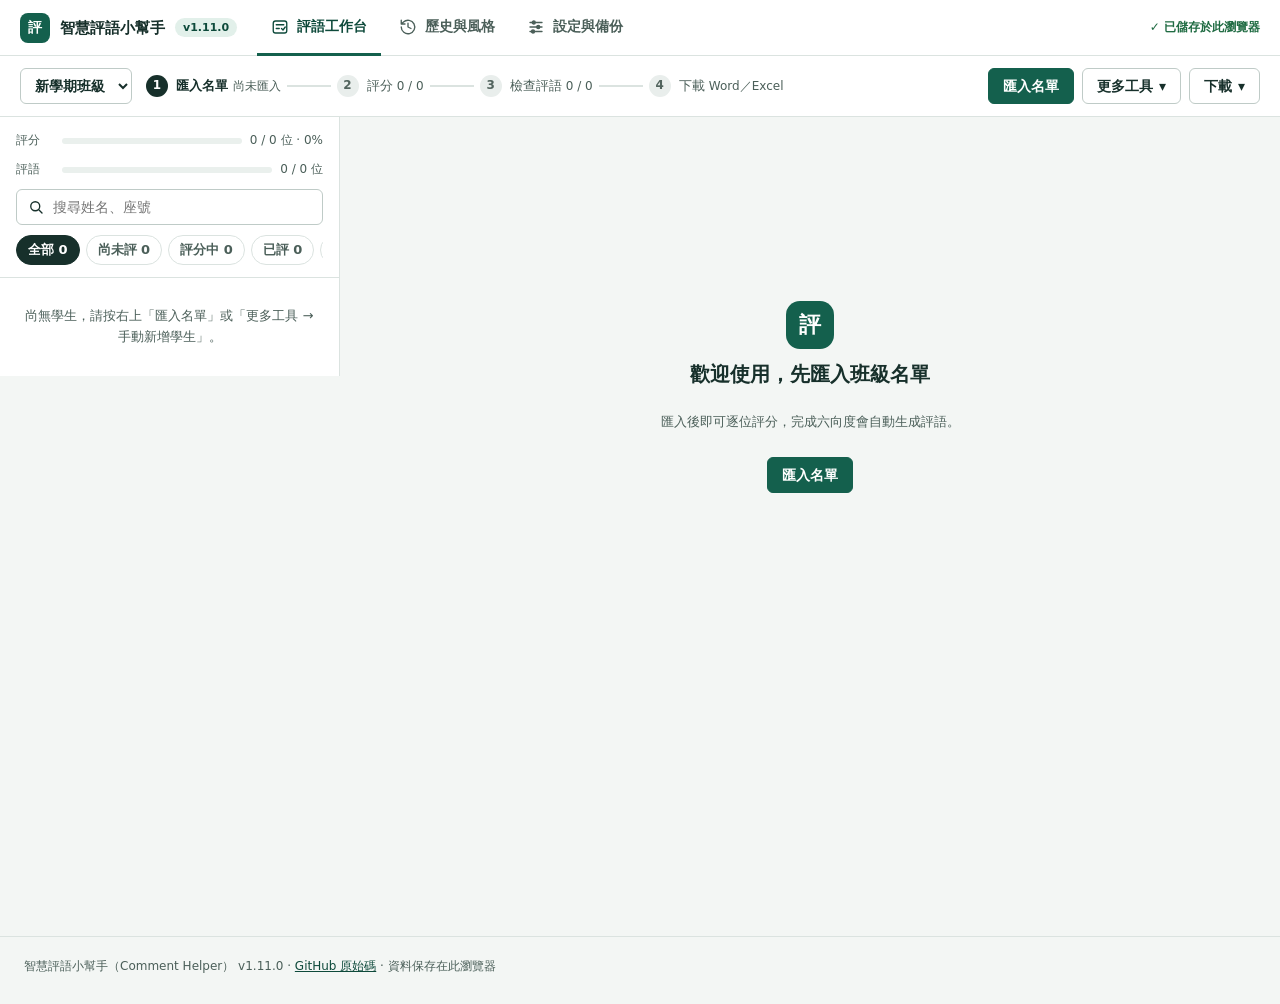
==== index.html @ 434d15a1 "Merge origin/main into redesign; renumber UI redesign to v1.11.0 main already shipped v1.10.0 / NLG " ====
<!doctype html><html lang="zh-Hant"><head><meta charset="utf-8"><meta name="viewport" content="width=device-width,initial-scale=1"><meta http-equiv="Content-Security-Policy" content="connect-src 'self'"><title>智慧評語小幫手（Comment Helper） v1.11.0</title><link rel="stylesheet" href="style.css"><script src="vendor/xlsx.full.min.js" defer></script><script src="vendor/jszip.min.js" defer></script><script type="module" src="app.mjs"></script></head><body><header class="top"><div class="brand"><span class="mark" aria-hidden="true">評</span><span>智慧評語小幫手</span><span class="ver" data-version>v1.11.0</span></div><nav class="tabs" aria-label="主要頁面"><button class="tab" data-tab="work" aria-current="page"><svg class="ic" viewBox="0 0 24 24" fill="none" stroke="currentColor" stroke-width="1.8" stroke-linecap="round" stroke-linejoin="round" aria-hidden="true"><rect x="3" y="4" width="18" height="16" rx="3"/><path d="M7 9h10M7 14h4M14 14l2 2 3-4"/></svg>評語工作台</button><button class="tab" data-tab="history"><svg class="ic" viewBox="0 0 24 24" fill="none" stroke="currentColor" stroke-width="1.8" stroke-linecap="round" stroke-linejoin="round" aria-hidden="true"><path d="M3 12a9 9 0 1 0 3-6.7L3 8m0-5v5h5M12 7v5l4 2"/></svg>歷史與風格</button><button class="tab" data-tab="settings"><svg class="ic" viewBox="0 0 24 24" fill="none" stroke="currentColor" stroke-width="1.8" stroke-linecap="round" aria-hidden="true"><path d="M4 6h16M4 12h16M4 18h16"/><circle cx="9" cy="6" r="2" fill="currentColor"/><circle cx="15" cy="12" r="2" fill="currentColor"/><circle cx="8" cy="18" r="2" fill="currentColor"/></svg>設定與備份</button></nav><div id="saved" role="status" class="saved">本機儲存</div></header><main><section id="work"><div class="ctx"><select id="project" class="sel" aria-label="學期班級"></select><ol class="rail" id="rail" aria-label="工作流程"></ol><div class="acts"><button id="primaryAct" class="btn pri" type="button">匯入名單</button><details class="menu" id="menuTools"><summary class="btn">更多工具 <span aria-hidden="true">▾</span></summary><div class="pop"><h4>班級</h4><button class="pi" id="newProject" type="button"><span><strong>新增學期班級</strong><small>建立另一個班級或學期</small></span></button><button class="pi" id="importBtn" type="button"><span><strong>匯入名單</strong><small>Excel、CSV、Word 報表或貼上文字</small></span></button><button class="pi" id="addStudent" type="button"><span><strong>手動新增學生</strong></span></button><h4>全班作業</h4><button class="pi" id="matrixBtn" type="button"><span><strong>全班快速評分</strong><small>以表格一次評完整班</small></span></button><button class="pi" id="classEditBtn" type="button"><span><strong>全班評語編輯</strong><small>逐位直接修改評語</small></span></button><button class="pi" id="baseline" type="button"><span><strong>全班基準評分</strong><small>只填補尚未評分的向度</small></span></button><button class="pi" id="batch" type="button" title="保留已完成及教師手動編輯的評語"><span><strong>補齊未完成評語</strong><small>為評分完整者生成評語</small></span></button><button class="pi" id="auditBtn" type="button"><span><strong>全班品質檢視</strong><small>下載前檢查字數、重複與提醒</small></span></button><h4>選用 AI 協作</h4><button class="pi handoff-action" id="handoffBtn" type="button"><span><strong>下載 AI 交接檔</strong><small>程式不會替你傳送任何資料</small></span></button><button class="pi handoff-action" id="returnBtn" type="button"><span><strong>匯入 AI 結果</strong></span></button><h4>選項</h4><label class="pi"><input type="checkbox" id="instant" checked><span><strong>自動生成評語</strong><small>完成六向度後立即生成</small></span></label><p class="note2" id="mode"></p></div></details><details class="menu" id="menuDl"><summary class="btn">下載 <span aria-hidden="true">▾</span></summary><div class="pop"><h4>正式評語</h4><button id="word" class="pi download-word" type="button"><span><strong>下載 Word</strong><small>座號、姓名、評語</small></span></button><button id="excel" class="pi download-excel" type="button"><span><strong>下載 Excel</strong><small>座號、姓名、評語</small></span></button><button id="copyAll" class="pi copy-action" type="button"><span><strong>複製正式評語</strong><small>貼到表格或文件</small></span></button><h4>教師留存</h4><button id="fullExcel" class="pi download-excel-full" type="button" title="包含六向度、星等、觀察及草稿的教師內部紀錄"><span><strong>下載完整 Excel</strong><small>含評分、觀察與個資，僅供教師留存</small></span></button></div></details></div></div><div class="split" id="split" data-view="list"><div class="roster"><div class="rhead"><div class="meter"><span>評分</span><div class="progress"><i id="bar"></i></div><span id="progressText" class="num">0 / 0</span></div><div class="meter"><span>評語</span><div class="progress comment-progress"><i id="commentBar"></i></div><span id="commentProgressText" class="num">0 / 0</span></div><label class="search"><svg class="ic" viewBox="0 0 24 24" fill="none" stroke="currentColor" stroke-width="1.8" stroke-linecap="round" aria-hidden="true"><circle cx="11" cy="11" r="6"/><path d="m20 20-4-4"/></svg><input id="search" placeholder="搜尋姓名、座號" aria-label="搜尋姓名、座號"></label><div class="seg" id="seg" role="group" aria-label="篩選學生"></div><select id="filter" hidden aria-hidden="true" tabindex="-1"><option value="all">全部學生</option><option value="new">尚未評</option><option value="doing">評分中</option><option value="done">已評</option><option value="attention">評語需留意</option></select></div><div class="rows" id="list"></div></div><div class="detail" id="panel"></div></div></section><section id="history" class="page" hidden><h2>歷史評語與教師風格</h2><p>匯入含「評語」欄的 Excel／CSV／Word 校務報表，或每行一則評語的文字檔。若有學號，會保留對應關係。</p><input type="file" id="historyFile" accept=".xlsx,.csv,.txt,.docx"><textarea id="historyText" placeholder="每行一則歷史評語"></textarea><button id="addHistory">加入歷史評語</button><div id="styleMetrics" class="style-metrics"></div><pre id="profile"></pre><p id="styleActive" class="muted"></p><div class="toolbar"><button id="styleReview">審核教師風格</button><select id="styleVersionSelect" aria-label="歷史風格版本"></select><button id="styleRestore" disabled>由舊版建立新版本</button></div><div id="styleEditor" hidden><label>教師偏好用詞（以頓號分隔）<textarea id="styleWords"></textarea></label><div class="toolbar"><button id="styleCancel">取消</button><button id="styleApprove" class="primary">確認並儲存新風格版本</button></div></div><label>搜尋歷史評語、姓名或學號<input id="historySearch" placeholder="搜尋歷史資料"></label><p class="muted">沒有學號的歷史資料，請核對後手動補入學號，避免升班或座號改變造成誤連結。</p><div id="historyList"></div></section><section id="settings" class="page" hidden><h2>設定與備份</h2><div class="admin-panel"><h3>學生名單管理</h3><p class="muted">可管理各班名單，不影響其他班級。修改已確認學生的學號會解除評語鎖定以供重新核對；修改姓名或座號則保留原評語。移除學生會移入本機回收區，仍可還原。</p><div class="toolbar"><select id="adminProject" aria-label="管理班級"></select><button id="adminAdd" class="primary">＋ 新增學生</button><input id="adminSearch" placeholder="搜尋姓名、座號、學號" aria-label="搜尋管理名單"></div><div id="adminRoster"></div><details class="trash-panel"><summary id="trashTitle">已移除學生</summary><div id="adminTrash"></div></details></div><p>本機資料不會跨裝置同步，清除瀏覽器資料可能遺失。</p><button id="backup">下載完整 JSON 備份</button><input id="restore" type="file" accept=".json"><div class="admin-panel"><h3>本機深層自然語言引擎</h3><p class="muted">先建立證據、規劃肯定與期許，再組織語句及自動檢查。全程在瀏覽器內處理，不使用大型語言模型。</p><details><summary>查看內建語意主題</summary><p id="semanticBuiltin"></p><label>搜尋內建語意規則<input id="semanticSearch" placeholder="守時、班級服務、溝通"></label><div class="toolbar semantic-filters"><label>評量向度<select id="semanticDimensionFilter" aria-label="語意庫向度"></select></label><span id="semanticResultCount" class="muted" role="status"></span></div><div id="semanticBuiltinList"></div></details><h3>個人語意庫</h3><p class="muted">新增辨識詞與肯定或成長描述；修改保留舊版，停用不刪除。自訂規則會參與本機生成。</p><div class="semantic-form"><label>主題<input id="semanticTopic" placeholder="例如：借閱管理"></label><label>辨識詞（頓號分隔）<input id="semanticKeywords" placeholder="例如：忘記還書、逾期還書"></label><label>用途<select id="semanticKind"><option value="goal">成長期待</option><option value="positive">肯定描述</option></select></label><label>對應描述<input id="semanticPhrase" placeholder="例如：養成按時歸還的習慣"></label><label>對應向度<select id="semanticDim"><option value="">不限</option><option value="0">日常生活表現</option><option value="1">整潔習慣</option><option value="2">禮節</option><option value="3">班級服務</option><option value="4">待人誠信</option><option value="5">自律自重</option></select></label><label>適用等第（留空不限）<input id="semanticGrades" placeholder="1、2"></label><label>優先序 0–9<input id="semanticPriority" type="number" min="0" max="9" value="0"></label><label>排除詞（選填）<input id="semanticExclude" placeholder="已改善、不再"></label><button id="semanticSave" class="primary">儲存語意規則</button></div><div id="semanticList"></div><details class="semantic-lab"><summary>語意試驗區（不修改學生資料）</summary><p class="muted">輸入合成或去識別的觀察與等第，查看實際辨識及生成結果。試驗不儲存、不參與班級歷史去重，也不會改變評語或風格學習。</p><div id="semanticLabScores" class="semantic-form"></div><label>試驗觀察<textarea id="semanticLabNote" placeholder="例如：熱心協助同學，但經常遲到"></textarea></label><label><input type="checkbox" id="semanticLabUnsaved"> 同時試用目前尚未儲存的語意規則</label><div class="toolbar"><button id="semanticLabRun" class="primary">試生成與檢查</button><button id="semanticLabClear">清空試驗</button></div><div id="semanticLabResult" role="status" aria-live="polite"></div></details><p>所有評語生成、風格學習與歷史比對均在瀏覽器內處理，不需要 API 金鑰、不連接任何 AI 端點。若需要慣用 AI 的協助，可從工作台下載交接檔，自行上傳；程式不會替你傳送任何學生資料。</p><button id="settingsHandoff">開啟 AI 交接</button></div></section><footer class="foot">智慧評語小幫手（Comment Helper） <span data-version>v1.11.0</span> · <a href="https://github.com/derliang/comment-helper" target="_blank" rel="noopener noreferrer">GitHub 原始碼</a> · 資料保存在此瀏覽器</footer></main><nav class="tabbar" aria-label="主要頁面（手機）"><button class="tab" data-go="work" aria-current="page">評語工作台</button><button class="tab" data-go="history">歷史與風格</button><button class="tab" data-go="settings">設定與備份</button></nav><dialog id="importDialog"><h2>匯入學生名單</h2><p>支援多工作表 Excel 與校務 Word 報表，可貼上 Excel 表格（座號、姓名、學號、評分向度）或每行一個姓名。</p><input type="file" id="rosterFile" accept=".xlsx,.csv,.txt,.docx"><textarea id="rosterText" placeholder="座號&#9;姓名&#10;01&#9;示範學生"></textarea><div class="toolbar"><button id="previewImport">預覽匯入</button><button id="cancelImport">取消</button><button class="primary" id="applyImport">新增至目前班級</button></div><pre id="importPreview" aria-live="polite"></pre></dialog><dialog id="studentDialog"><h2 id="studentDialogTitle">學生資料</h2><label>座號<input id="studentSeat" inputmode="numeric"></label><label>姓名<input id="studentName" maxlength="60"></label><label>學號（可留空）<input id="studentId" maxlength="32"></label><p id="studentError" role="alert" class="issues"></p><div class="toolbar"><button id="cancelStudent">取消</button><button id="saveStudent" class="primary">儲存</button></div></dialog><dialog id="auditDialog"><div class="section-heading"><div><h2>全班評語品質檢視</h2><p class="muted">本機檢查不代表教育適切性保證；點選學生可返回核對。</p></div><button id="closeAudit">關閉</button></div><div id="auditSummary"></div><div id="auditRows"></div></dialog><dialog id="handoffDialog"><div class="section-heading"><div><h2>AI 交接／提交準備</h2><p>下載評分、現行評語指令及覆評規範，交由你慣用的 AI 自行處理。</p></div><button id="closeHandoff">關閉</button></div><label>交接任務<select id="handoffTask"><option value="generate">從零生成</option><option value="polish" selected>潤飾現有評語</option><option value="review">品質覆評（不改寫）</option><option value="rewrite">針對問題重寫</option></select></label><label>學生範圍<select id="handoffScope"><option value="pending">評分完整且未保護</option><option value="selected">指定學生</option><option value="all">全班評分完整（含已確認）</option></select></label><div id="handoffStudents" class="handoff-students" hidden></div><div class="handoff-options"><label><input type="checkbox" id="handoffNames"> 包含學生姓名與班級名稱（預設不含）</label><label><input type="checkbox" id="handoffHistory"> 包含歷史評語、同生歷史及教師範例（預設不含）</label></div><p class="privacy-note">評分與觀察會寫入檔案。預設省略姓名、學號及班級名稱；已知姓名與長數字會初步遮蔽，但觀察仍可能可辨識學生，請下載後先檢查並依校方規範決定是否上傳。程式不會自動傳送資料。</p><p id="handoffSummary" role="status"></p><details><summary>預覽即將下載的學生資料（不含完整指令）</summary><pre id="handoffPreview"></pre></details><label>交接命令<textarea id="handoffCommand" readonly></textarea></label><div class="toolbar"><button id="copyHandoff">複製交接命令</button><button id="downloadHandoff" class="primary">下載 AI 交接檔（Markdown）</button></div></dialog><dialog id="classDialog"><div class="section-heading"><div><h2 id="classDialogTitle">全班快速評分</h2><p id="classDialogHint"></p></div><button id="closeClassDialog">完成／關閉</button></div><div id="classView"></div></dialog><dialog id="returnDialog"><div class="section-heading"><div><h2>匯入 AI 結果</h2><p>僅處理本機已下載交接批次。預覽不修改資料；選擇採用後才替換單一正式評語。</p></div><button id="closeReturn">關閉</button></div><label>Excel、CSV、TSV<input type="file" id="returnFile" accept=".xlsx,.csv,.tsv,.txt"></label><label>或貼上含欄名的 TSV／CSV<textarea id="returnText" placeholder="資料代碼　座號　姓名　評語"></textarea></label><div class="toolbar"><button id="previewReturn">預覽及檢查</button><button id="applyReturn" class="primary" disabled>採用選取評語</button></div><p id="returnSummary" role="status"></p><div id="returnRows"></div><details id="returnAudit" hidden><summary>AI 覆核紀錄（僅供參考）</summary><pre id="returnAuditText"></pre></details></dialog><div id="toast" role="status"></div></body></html>
---- style.css ----
/* 智慧評語小幫手 — 全站改版樣式（依 docs/design/DESIGN.md）。
   單一外觀（僅淺色）、tokens 定義於 :root；五級評分色固定 5→1。
   斷點：桌機 ≥1000、平板 640–999、手機 <640（頂部單列導覽、名單＋評分面板、手機名單→評分逐層進入）。 */
:root{
  --font:system-ui,"Noto Sans TC","Microsoft JhengHei",sans-serif;
  --bg:#f3f6f4;--surface:#fff;--sunken:#eaf0ed;
  --ink:#17302b;--ink2:#4b5f59;--line:#dbe3e0;--line2:#bfcbc7;
  --accent:#14604d;--accent-d:#0e4a3b;--accent-soft:#e2f0ea;
  --done-fg:#1f6b42;--done-bg:#e0f2e6;--doing-fg:#8a5a0c;--doing-bg:#fdeed0;--new-fg:#52645e;--new-bg:#e9eeec;
  --warn-fg:#7d4f0b;--warn-bg:#fff3dc;--danger:#b32631;--danger-bg:#fff2f2;--danger-line:#e8b4b8;
  --c5:#16a34a;--p5:#dcfce7;--t5:#15803d;--c4:#84cc16;--p4:#ecfccb;--t4:#53782d;--c3:#eab308;--p3:#fef9c3;--t3:#8a6a10;
  --c2:#f97316;--p2:#ffedd5;--t2:#b45309;--c1:#dc2626;--p1:#fee2e2;--t1:#b91c1c;
  --r1:6px;--r2:10px;--r3:14px;--pop:0 10px 30px #12312a2e;
  color-scheme:light;
}
*{box-sizing:border-box}
body{margin:0;background:var(--bg);color:var(--ink);font:14px/1.6 var(--font)}
h1,h2,h3,h4{line-height:1.3}
.muted{color:var(--ink2);font-size:13px}
.num{font-variant-numeric:tabular-nums}
.ic{width:18px;height:18px;flex:none}
section[hidden],[hidden]{display:none!important}

/* 控制項基底 */
button,input,textarea,select{font:inherit;color:inherit}
button,.btn{display:inline-flex;align-items:center;justify-content:center;gap:6px;min-height:36px;padding:0 14px;border:1px solid var(--line2);background:var(--surface);border-radius:var(--r1);font-weight:600;cursor:pointer;transition:background .14s,border-color .14s}
button:hover,.btn:hover{border-color:var(--accent)}
button:disabled,.btn[disabled]{opacity:.45;cursor:not-allowed}
button:disabled:hover{border-color:var(--line2)}
.pri,.primary{background:var(--accent);border-color:var(--accent);color:#fff}
.pri:hover,.primary:hover{background:var(--accent-d);border-color:var(--accent-d)}
.sub{background:var(--accent-soft);border-color:#b9d8cb;color:var(--accent-d)}
.ghost{border-color:transparent;background:transparent}.ghost:hover{background:var(--sunken);border-color:transparent}
.sm{min-height:30px;padding:0 10px;font-size:13px}
.danger-outline{background:var(--danger-bg);border-color:var(--danger-line);color:var(--danger)}
input:not([type=checkbox]):not([type=file]),select,textarea{border:1px solid var(--line2);border-radius:var(--r1);padding:7px 10px;min-height:36px;background:var(--surface);max-width:100%}
textarea{line-height:1.8;resize:vertical}
input[type=checkbox]{accent-color:var(--accent);width:16px;height:16px}
button:focus-visible,input:focus-visible,select:focus-visible,textarea:focus-visible,summary:focus-visible,a:focus-visible{outline:2px solid var(--accent);outline-offset:2px}
.toolbar{display:flex;gap:8px;align-items:center;flex-wrap:wrap;margin:10px 0}

/* 頂部導覽 */
.top{position:sticky;top:0;z-index:5;display:flex;align-items:center;gap:20px;height:56px;padding:0 20px;background:var(--surface);border-bottom:1px solid var(--line)}
.brand{display:flex;align-items:center;gap:10px;font-weight:750;font-size:15px;white-space:nowrap}
.mark{width:30px;height:30px;border-radius:8px;background:var(--accent);color:#fff;display:grid;place-items:center;font-size:14px;font-weight:750}
.ver{font-size:11px;font-weight:650;color:var(--accent-d);background:var(--accent-soft);padding:1px 8px;border-radius:99px}
.tabs{display:flex;gap:4px;height:100%}
.tab{display:flex;align-items:center;gap:8px;padding:0 14px;min-height:0;border:0;border-radius:0;background:none;border-bottom:3px solid transparent;margin-bottom:-1px;font-weight:600;color:var(--ink2)}
.tab:hover{color:var(--ink);border-color:transparent;border-bottom-color:transparent}
.tab[aria-current=page]{color:var(--accent-d);border-bottom-color:var(--accent)}
.saved{margin-left:auto;display:flex;align-items:center;gap:6px;font-size:12px;color:var(--done-fg);font-weight:600;white-space:nowrap}
.tabbar{display:none;position:fixed;left:0;right:0;bottom:0;z-index:6;background:var(--surface);border-top:1px solid var(--line);grid-template-columns:repeat(3,1fr)}
.tabbar .tab{justify-content:center;min-height:56px;font-size:13px;border-bottom:0;border-top:3px solid transparent;margin:-1px 0 0}
.tabbar .tab[aria-current=page]{border-top-color:var(--accent)}
main{max-width:1440px;margin:0 auto}

/* 情境列：班級、四步驟、主要動作、選單 */
.ctx{display:flex;align-items:center;gap:14px;padding:12px 20px;background:var(--surface);border-bottom:1px solid var(--line);flex-wrap:wrap}
.sel{font-weight:650}
.rail{display:flex;align-items:center;gap:6px;flex:1;min-width:0;list-style:none;margin:0;padding:0}
.rs{display:flex;align-items:center;gap:8px;white-space:nowrap;font-size:13px;color:var(--ink2)}
.rs b{display:grid;place-items:center;width:22px;height:22px;border-radius:50%;background:var(--new-bg);color:var(--new-fg);font-size:12px;flex:none}
.rs.done b{background:var(--accent);color:#fff}.rs.cur{color:var(--ink);font-weight:700}.rs.cur b{background:var(--ink);color:#fff}
.rs small{color:var(--ink2);font-weight:500;font-size:12px}
.rline{flex:1;height:2px;background:var(--line);min-width:12px;max-width:44px}
.acts{display:flex;gap:8px;position:relative;align-items:center}
.menu{position:relative}
.menu>summary{list-style:none}.menu>summary::-webkit-details-marker{display:none}
.menu[open]>summary{border-color:var(--accent);background:var(--accent-soft)}
.pop{position:absolute;right:0;top:calc(100% + 6px);z-index:6;width:min(340px,calc(100vw - 32px));max-height:min(78vh,640px);overflow:auto;background:var(--surface);border:1px solid var(--line2);border-radius:var(--r2);box-shadow:var(--pop);padding:6px}
.pop h4{margin:8px 10px 2px;font-size:12px;color:var(--ink2);font-weight:650;letter-spacing:.04em}
.pi{display:flex;gap:10px;align-items:center;width:100%;min-height:0;padding:9px 10px;border:0;background:none;border-radius:var(--r1);text-align:left;font-weight:400;cursor:pointer}
.pi:hover{background:var(--sunken)}.pi span{display:block}.pi small{display:block;color:var(--ink2);font-size:12px}.pi strong{font-weight:650}
.note2{font-size:12px;color:var(--ink2);background:var(--sunken);padding:8px 10px;border-radius:var(--r1);margin:6px 4px 2px}
.note2:empty{display:none}

/* 雙區：名單＋評分面板 */
.split{display:grid;grid-template-columns:340px minmax(0,1fr);min-height:calc(100vh - 56px - 61px)}
.roster{background:var(--surface);border-right:1px solid var(--line);display:flex;flex-direction:column;min-width:0;position:sticky;top:56px;align-self:start;max-height:calc(100vh - 56px)}
.rhead{padding:14px 16px 10px;display:grid;gap:10px;border-bottom:1px solid var(--line)}
.meter{display:grid;grid-template-columns:38px 1fr auto;align-items:center;gap:8px;font-size:12px;color:var(--ink2)}
.progress{height:6px;border-radius:99px;background:var(--sunken);overflow:hidden}.progress i{display:block;height:100%;width:0;background:var(--accent);border-radius:99px;transition:width .2s}
.search{display:flex;align-items:center;gap:8px;border:1px solid var(--line2);border-radius:var(--r1);padding:0 10px;min-height:36px;background:var(--surface)}
.search input:not([type=checkbox]):not([type=file]){border:0;outline:0;flex:1;min-width:0;background:none;min-height:34px;padding:0}
.search:focus-within{outline:2px solid var(--accent);outline-offset:2px}
.seg{display:flex;gap:6px;overflow-x:auto;padding-bottom:2px}
.seg button{flex:none;border:1px solid var(--line);background:var(--surface);border-radius:99px;padding:3px 11px;font-size:13px;font-weight:600;color:var(--ink2);min-height:30px}
.seg button[aria-pressed=true]{background:var(--ink);border-color:var(--ink);color:#fff}
.rows{overflow:auto;flex:1}
.row{display:grid;grid-template-columns:34px minmax(0,1fr) auto;gap:2px 10px;align-items:center;width:100%;min-height:0;padding:11px 16px;border:0;border-radius:0;border-bottom:1px solid var(--line);background:var(--surface);text-align:left;border-left:3px solid transparent;font-weight:400}
.row:hover{background:#f7faf8;border-color:var(--line);border-left-color:transparent}.row[aria-current=true]{background:var(--accent-soft);border-left-color:var(--accent)}
.row .seat{color:var(--ink2);font-size:13px}
.row .nm{font-weight:700;overflow:hidden;text-overflow:ellipsis;white-space:nowrap}
.dots{display:flex;gap:3px;grid-column:2}
.dots i{width:14px;height:6px;border-radius:2px;background:var(--sunken);border:1px solid var(--line2)}
.dots i[data-v="5"]{background:var(--c5);border-color:var(--c5)}.dots i[data-v="4"]{background:var(--c4);border-color:var(--c4)}.dots i[data-v="3"]{background:var(--c3);border-color:var(--c3)}.dots i[data-v="2"]{background:var(--c2);border-color:var(--c2)}.dots i[data-v="1"]{background:var(--c1);border-color:var(--c1)}
.row .rt{display:flex;flex-direction:column;align-items:flex-end;gap:3px;grid-row:1/3;grid-column:3}
.star{font-size:13px;font-weight:700;font-variant-numeric:tabular-nums}.star:before{content:"★ ";color:var(--c3)}
.empty-note{padding:28px 18px;color:var(--ink2);text-align:center;font-size:13px}
.chip{display:inline-flex;align-items:center;gap:4px;padding:2px 9px;border-radius:99px;font-size:12px;font-weight:650;line-height:1.6;white-space:nowrap}
.chip.done{background:var(--done-bg);color:var(--done-fg)}.chip.doing{background:var(--doing-bg);color:var(--doing-fg)}.chip.new{background:var(--new-bg);color:var(--new-fg)}.chip.warn{background:var(--warn-bg);color:var(--warn-fg)}.chip.lock{background:var(--accent-soft);color:var(--accent-d)}
.attention{color:#a85a17;font-size:14px;line-height:1}.attention.critical{color:var(--t1)}

/* 評分面板 */
.detail{min-width:0;padding:20px 24px 0;display:flex;flex-direction:column;gap:14px}
.detail>article{display:flex;flex-direction:column;gap:14px;min-height:calc(100vh - 56px - 61px - 20px)}
.dh{display:flex;align-items:center;gap:12px;flex-wrap:wrap}
.dh h2{margin:0;font-size:22px;line-height:1.2}.dh .seatno{color:var(--ink2);font-weight:600}
.dh .sp{margin-left:auto;display:flex;gap:10px;align-items:center}
.sbtn{display:none}
.stars{display:inline-block;position:relative;font-size:18px;letter-spacing:.7px;color:#d4dad6;white-space:nowrap}.stars span{position:absolute;top:0;left:0;overflow:hidden;white-space:nowrap}
.card{background:var(--surface);border:1px solid var(--line);border-radius:var(--r3);padding:16px 18px;min-width:0}
.card h3{margin:0 0 10px;font-size:14px;display:flex;align-items:center;gap:8px;font-weight:700}
.card h3 small{font-weight:500;color:var(--ink2);font-size:12px;margin-left:auto;text-align:right}
.rate{display:grid;grid-template-columns:104px minmax(0,300px) minmax(0,1fr);gap:10px 14px;align-items:center;padding:6px 0;border-top:1px dashed var(--line)}
.rating .rate:first-child{border-top:0}
.rate label{font-weight:650}
.rate-legend{padding:0 0 2px;border-top:0}.rate-legend .lv span{text-align:center;font-size:12px;color:var(--ink2);font-weight:650}
.lv{display:grid;grid-template-columns:repeat(5,1fr);gap:6px}
.lv button{min-height:40px;padding:0;border-radius:var(--r1);border:1px solid transparent;font-weight:750;font-size:15px;font-variant-numeric:tabular-nums}
.lv button[data-v="5"]{background:var(--p5);color:var(--t5)}.lv button[data-v="4"]{background:var(--p4);color:var(--t4)}.lv button[data-v="3"]{background:var(--p3);color:var(--t3)}.lv button[data-v="2"]{background:var(--p2);color:var(--t2)}.lv button[data-v="1"]{background:var(--p1);color:var(--t1)}
.lv button:hover{border-color:var(--ink2)}
.lv button[aria-pressed=true]{box-shadow:0 0 0 2px var(--surface),0 0 0 4px var(--ink);color:#fff}
.lv button[aria-pressed=true][data-v="5"]{background:var(--c5)}.lv button[aria-pressed=true][data-v="4"]{background:var(--c4);color:var(--ink)}.lv button[aria-pressed=true][data-v="3"]{background:var(--c3);color:var(--ink)}.lv button[aria-pressed=true][data-v="2"]{background:var(--c2)}.lv button[aria-pressed=true][data-v="1"]{background:var(--c1)}
.lv button:disabled{cursor:not-allowed;opacity:.7}
.lvt{font-size:13px;color:var(--ink2);min-height:20px}
.quick{margin:10px 0 0;gap:6px}
.rubric{margin-top:10px;background:var(--sunken);border-radius:var(--r1);padding:8px 12px;font-size:13px}.rubric summary{cursor:pointer;font-weight:650}.rubric details{padding:4px 0}.rubric p{line-height:1.6;margin:4px 0}
.two{display:grid;grid-template-columns:minmax(0,1fr) minmax(0,1.1fr);gap:14px}
.field{display:grid;gap:5px;font-weight:650;font-size:13px;margin:8px 0}
.field input,.field select,.field textarea{font-weight:400;font-size:14px}
textarea.ta,.field textarea{width:100%;min-height:92px}
.prior{background:var(--sunken);border-radius:var(--r1);padding:8px 12px;margin:6px 0;font-size:13px}.prior p{margin:6px 0}
.preview h3{margin:0 0 8px;font-size:14px;display:flex;align-items:center;justify-content:space-between;gap:6px}
.preview{display:block}
.card>.preview h3{font-weight:700}
.count-chip{background:var(--sunken);color:var(--ink2);border-radius:99px;padding:2px 9px;font-size:12px;font-weight:650;font-variant-numeric:tabular-nums}
.preview textarea{width:100%;background:var(--accent-soft);border-color:#c5ddd1;font-size:15px;line-height:1.9;min-height:110px}
.preview textarea:read-only{background:var(--sunken)}
.review-meta{font-size:12px;color:var(--ink2);margin-top:6px}.review-meta:empty,.issues:empty{display:none}
.issues{margin-top:8px;font-size:13px}
.issues:not(:empty){padding:8px 12px;border-radius:var(--r1);background:var(--warn-bg);color:var(--warn-fg);font-weight:600;line-height:1.6}
.comment-actions{margin:8px 0 0;gap:6px}
.comment-actions [data-copy]{margin-left:auto}
.abar{position:sticky;bottom:0;display:flex;align-items:center;gap:10px;padding:12px 0;margin-top:auto;background:var(--bg);border-top:1px solid var(--line)}
.abar .hint{margin-right:auto;font-size:12px;color:var(--ink2)}
.abar .pri{min-width:180px;min-height:40px}

/* 空白狀態 */
.emp{display:grid;place-items:center;padding:56px 20px;min-height:520px}
.emp .eb{max-width:440px;text-align:center;display:grid;gap:12px;justify-items:center}
.emp h2{margin:0;font-size:20px}.emp .mark{width:48px;height:48px;font-size:22px;border-radius:14px}

/* 評分下方的候選與比對 */
.choice-panel{margin-top:10px;padding:10px 12px;border:1px solid var(--line);border-radius:var(--r2);background:var(--surface)}
.choice-title{display:flex;align-items:center;justify-content:space-between;font-size:13px;font-weight:700}.choice-title button{min-height:28px;padding:0 8px;font-size:12px}
.choice-row{display:flex;gap:8px;align-items:center;padding:9px 0;border-top:1px solid var(--line)}
.choice-row p,.match-row p{margin:4px 0;line-height:1.7;font-size:13px;flex:1}.choice-row button{white-space:nowrap;min-height:30px;color:var(--accent-d)}
.match-row{border-bottom:1px solid var(--line);padding:6px 0}.match-row small{font-size:12px;color:var(--ink2)}.choice-panel h4{font-size:12px;margin:10px 0 3px;color:var(--ink2)}

/* 歷史與設定頁 */
.page{padding:22px 24px;max-width:1100px;margin:0 auto;display:block}
.page h2{margin:0 0 6px;font-size:22px}.page h3{margin:22px 0 8px;font-size:16px}
.page>p{color:var(--ink2)}
.page textarea{display:block;width:100%;min-height:90px;margin:10px 0}
.page label{display:block;margin:9px 0;font-weight:600}
.page label input:not([type=checkbox]):not([type=file]),.page label select{font-weight:400}
.page .semantic-form label,.page .semantic-filters label{font-weight:600}
#profile{white-space:pre-wrap;background:var(--accent-soft);border:1px solid #c5ddd1;border-radius:var(--r2);padding:14px;line-height:1.8;font-family:inherit}
.style-metrics{display:grid;grid-template-columns:repeat(4,minmax(0,1fr));gap:10px;margin:14px 0}
.style-metrics>div{padding:12px 14px;background:var(--surface);border:1px solid var(--line);border-radius:var(--r2)}.style-metrics small{display:block;color:var(--ink2);font-size:12px}.style-metrics strong{display:block;font-size:20px;margin-top:4px}
#styleEditor{padding:14px;border:1px solid var(--line2);border-radius:var(--r2);margin:12px 0;background:var(--surface)}
#historySearch{display:block;width:100%;margin:8px 0 12px}
#historyList{display:grid;gap:8px}.historyItem{background:var(--surface);padding:12px 14px;border:1px solid var(--line);border-radius:var(--r2)}.historyItem p{margin:6px 0}
.admin-panel{border:1px solid var(--line);padding:16px 18px;border-radius:var(--r3);background:var(--surface);margin:16px 0 22px}
.admin-panel h3{margin:0 0 8px}.admin-count{font-size:13px;color:var(--ink2);margin:12px 0}
.admin-table-wrap{overflow-x:auto}.admin-table{width:100%;border-collapse:collapse;font-size:14px}
.admin-table th,.admin-table td{text-align:left;padding:9px 10px;border-bottom:1px solid var(--line);white-space:nowrap}
.admin-table th{background:var(--sunken);font-size:12px;color:var(--ink2)}.admin-table td{font-size:13px}.admin-actions{display:flex;gap:6px}
.admin-actions button,.trash-row button{min-height:30px;padding:0 10px;font-size:13px}
.trash-panel{margin-top:16px;padding:10px 12px;background:var(--sunken);border-radius:var(--r1)}
.trash-row{display:flex;align-items:center;justify-content:space-between;padding:8px 0;border-bottom:1px solid var(--line)}
.semantic-form{display:grid;grid-template-columns:1fr 1fr;gap:10px;margin:12px 0}.semantic-form label{display:grid;gap:5px;font-size:13px;margin:0}.semantic-form input,.semantic-form select{width:100%;min-width:0}.semantic-form button{justify-self:start}
.semantic-row{display:flex;align-items:center;gap:8px;padding:10px 0;border-top:1px solid var(--line)}.semantic-row>div{flex:1;min-width:0;overflow-wrap:anywhere}.semantic-row p{margin:4px 0;font-size:13px}.semantic-row small{color:var(--ink2)}
#semanticBuiltin{font-size:13px;line-height:1.8}
.semantic-lab{margin:18px 0;padding:14px;border:1px solid var(--line);border-radius:var(--r2);background:var(--sunken)}.semantic-lab>summary{font-weight:700;color:var(--accent-d);cursor:pointer}.semantic-lab>label{display:block;margin:10px 0;font-size:13px}.semantic-lab textarea{width:100%;min-height:70px}
.builtin-rule{padding:8px 0;border-bottom:1px solid var(--line);font-size:13px}.builtin-rule summary{cursor:pointer;line-height:1.6}.builtin-rule small{color:var(--ink2);margin-left:8px}.builtin-rule dl{display:grid;grid-template-columns:100px minmax(0,1fr);gap:5px;font-size:12px}.builtin-rule dd{margin:0;overflow-wrap:anywhere}.builtin-rule dt{color:var(--ink2)}
.lab-result{display:grid;grid-template-columns:repeat(2,minmax(0,1fr));gap:8px;margin-top:12px}.lab-result>div{background:var(--surface);border:1px solid var(--line);border-radius:var(--r1);padding:10px;font-size:13px;overflow-wrap:anywhere}.lab-result p{margin:6px 0;line-height:1.65}.lab-result .lab-comment{grid-column:1/-1;border-color:#b8d4c9}.lab-comment p{font-size:16px}.lab-comment small{color:var(--ink2)}
.semantic-filters label{display:flex;align-items:center;gap:8px;font-size:13px}.semantic-filters select{min-width:140px}
.foot{margin:36px 0 0;padding:20px 24px 28px;border-top:1px solid var(--line);font-size:12px;color:var(--ink2)}.foot a{color:var(--accent-d)}
pre{white-space:pre-wrap;background:var(--surface);border:1px solid var(--line);padding:14px;border-radius:var(--r2);overflow-wrap:anywhere}

/* 對話框：桌機置中、手機由下方滑出 */
.section-heading{display:flex;align-items:flex-start;justify-content:space-between;gap:12px}.section-heading h2{margin:0;font-size:19px}.section-heading p{margin:4px 0 0;color:var(--ink2);font-size:13px}
dialog{border:0;border-radius:16px;box-shadow:var(--pop);background:var(--surface);color:var(--ink);padding:20px;width:min(560px,calc(100vw - 32px));max-height:90vh;overflow:auto}
dialog::backdrop{background:#16332680}
dialog h2{margin:0 0 6px;font-size:19px}
dialog textarea{width:100%;height:140px;margin:12px 0}
#studentDialog label{display:grid;gap:5px;margin:12px 0;font-weight:600}
#importPreview:empty{display:none}#importPreview{max-height:220px;overflow:auto}
#auditDialog{width:min(730px,calc(100vw - 32px))}#auditSummary{background:var(--accent-soft);border-radius:var(--r1);padding:12px;margin:12px 0;font-size:13px}#auditRows{display:grid;gap:5px}
.audit-row{display:grid;grid-template-columns:minmax(85px,125px) minmax(0,1fr);align-items:start;gap:8px;border-bottom:1px solid var(--line);padding:7px 0}.audit-row button{justify-content:flex-start;text-align:left}.audit-row strong{font-size:13px}.audit-row p{font-size:12px;color:var(--warn-fg);margin:3px 0;line-height:1.5}
#handoffDialog{width:min(690px,calc(100vw - 32px))}#handoffDialog>label{display:grid;gap:6px;margin:12px 0;font-weight:650}#handoffDialog select{width:100%}
.handoff-options{display:grid;gap:7px;margin:10px 0}.handoff-options label{display:flex;gap:8px;align-items:start}
.privacy-note{background:var(--warn-bg);border:1px solid #ecd3a3;padding:10px 12px;border-radius:var(--r1);color:var(--warn-fg);font-size:12px;line-height:1.6}
#handoffSummary{background:var(--accent-soft);border-radius:var(--r1);padding:10px 12px;color:var(--accent-d);font-weight:650}
#handoffPreview{max-height:260px;overflow:auto;font-size:12px}#handoffCommand{height:95px;min-height:75px;margin:0;font-size:13px}#handoffDialog summary{cursor:pointer;font-size:13px}
.handoff-students{display:grid;grid-template-columns:repeat(3,minmax(0,1fr));gap:8px;max-height:180px;overflow:auto;padding:10px;border:1px solid var(--line);border-radius:var(--r1)}.handoff-students label{font-size:13px;overflow-wrap:anywhere;margin:0}
#classDialog{width:min(1030px,calc(100vw - 32px))}#classDialog .section-heading{position:sticky;top:-20px;background:var(--surface);z-index:2;padding:8px 0 13px;border-bottom:1px solid var(--line)}
.matrix-scroll{overflow:auto}.matrix{width:100%;border-collapse:collapse;min-width:560px}.matrix th,.matrix td{padding:6px;border-bottom:1px solid var(--line);text-align:center;font-size:13px}.matrix th:first-child{text-align:left;position:sticky;left:0;background:var(--surface)}.matrix select{width:100%;min-width:48px;text-align:center;font-weight:700}
.class-comment-row{display:grid;grid-template-columns:minmax(95px,135px) minmax(0,1fr);gap:5px 12px;padding:12px 0;border-bottom:1px solid var(--line);align-items:start}.class-comment-row small{display:block;color:var(--ink2);margin-top:5px}.class-comment-row textarea{width:100%;min-height:64px;margin:0;height:auto}.class-comment-row>small{grid-column:2;color:var(--warn-fg);margin:0}.class-comment-row>small:empty{display:none}
#returnDialog{width:min(850px,calc(100vw - 32px))}#returnDialog>label{display:grid;gap:5px;margin:12px 0;font-weight:600}#returnDialog textarea{min-height:80px;height:auto}
#returnSummary{padding:10px 12px;background:var(--sunken);border-radius:var(--r1);font-size:13px;font-weight:650}
.return-row{padding:12px 0;border-bottom:1px solid var(--line)}.return-row label{font-weight:700;font-size:13px}
.return-comparison{display:grid;grid-template-columns:1fr 1fr;gap:8px;margin-top:8px}.return-comparison>div{padding:10px;border-radius:var(--r1);background:var(--sunken)}.return-comparison>div:nth-child(2){background:var(--accent-soft)}.return-comparison p{font-size:14px;line-height:1.6;margin:6px 0}.return-comparison small{color:var(--ink2)}
.return-error{color:var(--warn-fg);font-size:12px;margin:5px 0}.return-error:empty{display:none}#returnAuditText{max-height:200px;overflow:auto}

#toast{position:fixed;bottom:20px;right:20px;z-index:20;background:var(--ink);color:#fff;padding:12px 18px;border-radius:var(--r2);display:none;max-width:90vw;box-shadow:var(--pop)}

/* 平板 640–999 */
@media(max-width:999px){
  .top{padding:0 14px;gap:14px}.tab{padding:0 10px}
  .split{grid-template-columns:260px minmax(0,1fr)}
  .dots{display:none}.row .rt{grid-row:auto}
  .rate{grid-template-columns:90px minmax(0,1fr)}.rate .lvt{grid-column:2}.rate-legend>span:last-child{display:none}
  .two{grid-template-columns:1fr}
  .rs small{display:none}
  .detail{padding:16px 16px 0}
  .style-metrics{grid-template-columns:repeat(2,minmax(0,1fr))}
}
/* 手機 <640 */
@media(max-width:639px){
  body{padding-bottom:56px}
  .top{height:52px}.tabs{display:none}.tabbar{display:grid}.saved{font-size:11px}
  .ctx{padding:10px 14px;gap:10px}.rail{display:none}.acts{width:100%}.acts>.btn,.acts>.menu{flex:1}.acts>.menu>summary{width:100%}
  .pop{position:fixed;left:8px;right:8px;top:auto;bottom:64px;width:auto;max-height:70vh}
  .split{grid-template-columns:1fr;min-height:0}
  .split[data-view=list] .detail,.split[data-view=detail] .roster{display:none}
  .roster{position:static;max-height:none;border-right:0}
  .row{padding:12px 14px;min-height:60px;grid-template-columns:30px minmax(0,1fr) auto}
  .dots{display:flex}.row .rt{grid-row:1/3}
  .detail{padding:14px 14px 0;gap:12px}.detail>article{min-height:0}
  .sbtn{display:inline-flex}.dh h2{font-size:20px}.dh .sp{margin-left:0;width:100%;justify-content:space-between}
  .lv button{min-height:48px}
  .rate{grid-template-columns:1fr;gap:6px;padding:10px 0}.rate .lvt{grid-column:1}.rate-legend{display:none}
  .abar{bottom:56px;padding:10px 0}.abar .hint{display:none}.abar .pri{flex:1;min-height:46px}
  .page{padding:16px 14px}
  button,.btn,.sel{min-height:44px}.sm{min-height:40px}.seg button{min-height:40px}
  .pi{min-height:44px}
  .card{padding:14px}
  .comment-actions [data-copy]{margin-left:0}
  dialog{margin:auto 0 0;width:100%;max-width:100%;border-radius:16px 16px 0 0;max-height:92vh;padding:16px}
  #auditDialog,#handoffDialog,#classDialog,#returnDialog{width:100%}
  #classDialog .section-heading{flex-wrap:wrap;top:-16px}
  .class-comment-row{grid-template-columns:minmax(0,1fr)}.class-comment-row>small{grid-column:1}.class-comment-row>div,.class-comment-row textarea,.class-comment-row small{min-width:0;max-width:100%;overflow-wrap:anywhere}
  .return-comparison{grid-template-columns:1fr}.handoff-students{grid-template-columns:1fr 1fr}
  .semantic-form{grid-template-columns:1fr}.lab-result{grid-template-columns:minmax(0,1fr)}.builtin-rule dl{grid-template-columns:85px minmax(0,1fr)}
  .audit-row{grid-template-columns:1fr}
  .admin-panel{padding:12px}.foot{padding:16px 14px 24px}
  #toast{left:12px;right:12px;bottom:72px;max-width:none}
}
@media(prefers-reduced-motion:reduce){*{transition:none!important;animation:none!important}}
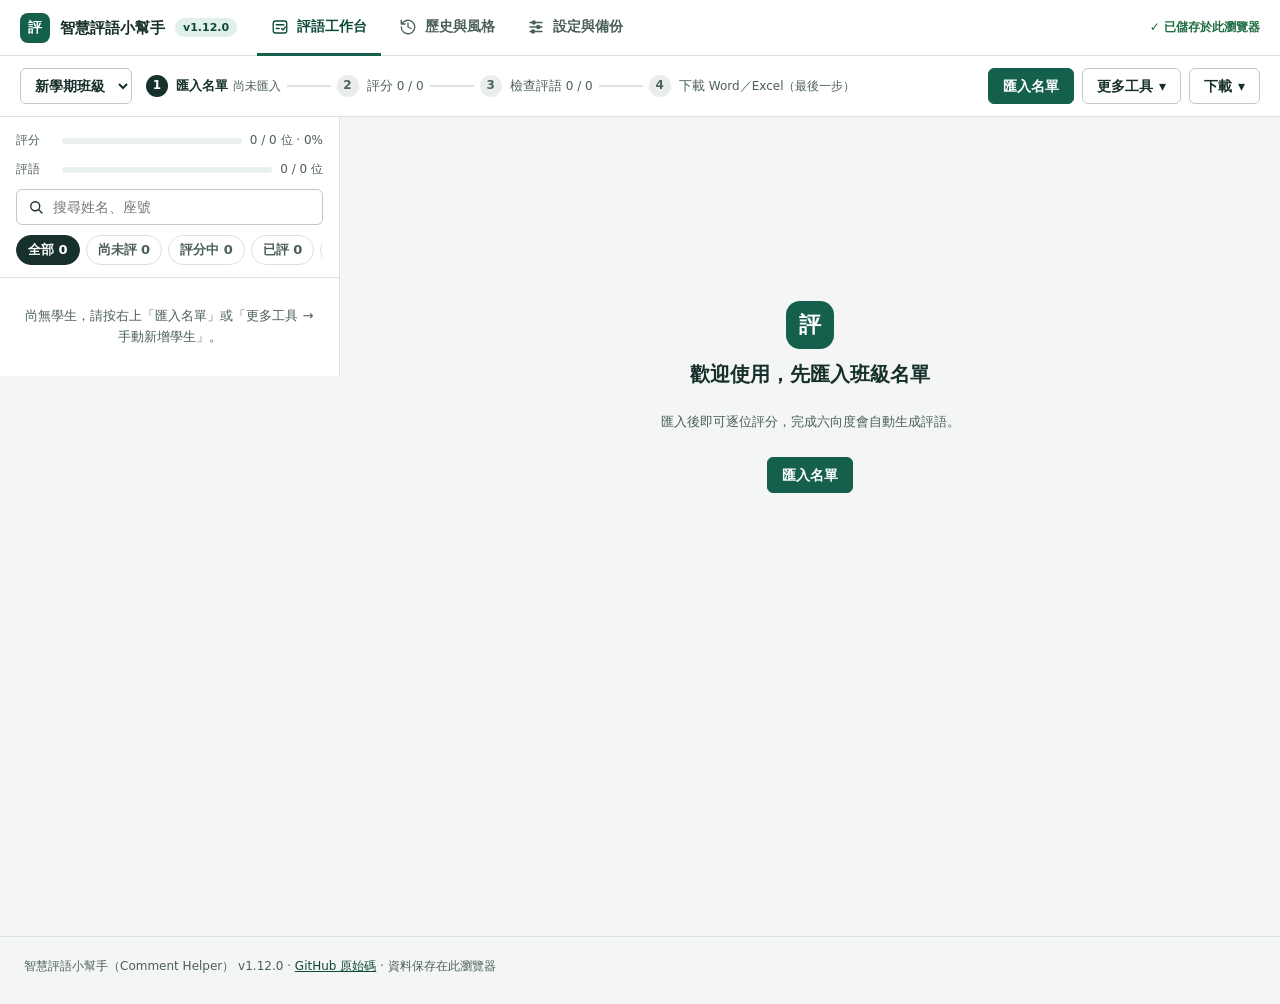
==== commit 88c57e1c: "Synchronize integrated release version without changing UI behavior" ====
--- a/index.html
+++ b/index.html
@@ -1 +1 @@
-<!doctype html><html lang="zh-Hant"><head><meta charset="utf-8"><meta name="viewport" content="width=device-width,initial-scale=1"><meta http-equiv="Content-Security-Policy" content="connect-src 'self'"><title>智慧評語小幫手（Comment Helper） v1.11.0</title><link rel="stylesheet" href="style.css"><script src="vendor/xlsx.full.min.js" defer></script><script src="vendor/jszip.min.js" defer></script><script type="module" src="app.mjs"></script></head><body><header class="top"><div class="brand"><span class="mark" aria-hidden="true">評</span><span>智慧評語小幫手</span><span class="ver" data-version>v1.11.0</span></div><nav class="tabs" aria-label="主要頁面"><button class="tab" data-tab="work" aria-current="page"><svg class="ic" viewBox="0 0 24 24" fill="none" stroke="currentColor" stroke-width="1.8" stroke-linecap="round" stroke-linejoin="round" aria-hidden="true"><rect x="3" y="4" width="18" height="16" rx="3"/><path d="M7 9h10M7 14h4M14 14l2 2 3-4"/></svg>評語工作台</button><button class="tab" data-tab="history"><svg class="ic" viewBox="0 0 24 24" fill="none" stroke="currentColor" stroke-width="1.8" stroke-linecap="round" stroke-linejoin="round" aria-hidden="true"><path d="M3 12a9 9 0 1 0 3-6.7L3 8m0-5v5h5M12 7v5l4 2"/></svg>歷史與風格</button><button class="tab" data-tab="settings"><svg class="ic" viewBox="0 0 24 24" fill="none" stroke="currentColor" stroke-width="1.8" stroke-linecap="round" aria-hidden="true"><path d="M4 6h16M4 12h16M4 18h16"/><circle cx="9" cy="6" r="2" fill="currentColor"/><circle cx="15" cy="12" r="2" fill="currentColor"/><circle cx="8" cy="18" r="2" fill="currentColor"/></svg>設定與備份</button></nav><div id="saved" role="status" class="saved">本機儲存</div></header><main><section id="work"><div class="ctx"><select id="project" class="sel" aria-label="學期班級"></select><ol class="rail" id="rail" aria-label="工作流程"></ol><div class="acts"><button id="primaryAct" class="btn pri" type="button">匯入名單</button><details class="menu" id="menuTools"><summary class="btn">更多工具 <span aria-hidden="true">▾</span></summary><div class="pop"><h4>班級</h4><button class="pi" id="newProject" type="button"><span><strong>新增學期班級</strong><small>建立另一個班級或學期</small></span></button><button class="pi" id="importBtn" type="button"><span><strong>匯入名單</strong><small>Excel、CSV、Word 報表或貼上文字</small></span></button><button class="pi" id="addStudent" type="button"><span><strong>手動新增學生</strong></span></button><h4>全班作業</h4><button class="pi" id="matrixBtn" type="button"><span><strong>全班快速評分</strong><small>以表格一次評完整班</small></span></button><button class="pi" id="classEditBtn" type="button"><span><strong>全班評語編輯</strong><small>逐位直接修改評語</small></span></button><button class="pi" id="baseline" type="button"><span><strong>全班基準評分</strong><small>只填補尚未評分的向度</small></span></button><button class="pi" id="batch" type="button" title="保留已完成及教師手動編輯的評語"><span><strong>補齊未完成評語</strong><small>為評分完整者生成評語</small></span></button><button class="pi" id="auditBtn" type="button"><span><strong>全班品質檢視</strong><small>下載前檢查字數、重複與提醒</small></span></button><h4>選用 AI 協作</h4><button class="pi handoff-action" id="handoffBtn" type="button"><span><strong>下載 AI 交接檔</strong><small>程式不會替你傳送任何資料</small></span></button><button class="pi handoff-action" id="returnBtn" type="button"><span><strong>匯入 AI 結果</strong></span></button><h4>選項</h4><label class="pi"><input type="checkbox" id="instant" checked><span><strong>自動生成評語</strong><small>完成六向度後立即生成</small></span></label><p class="note2" id="mode"></p></div></details><details class="menu" id="menuDl"><summary class="btn">下載 <span aria-hidden="true">▾</span></summary><div class="pop"><h4>正式評語</h4><button id="word" class="pi download-word" type="button"><span><strong>下載 Word</strong><small>座號、姓名、評語</small></span></button><button id="excel" class="pi download-excel" type="button"><span><strong>下載 Excel</strong><small>座號、姓名、評語</small></span></button><button id="copyAll" class="pi copy-action" type="button"><span><strong>複製正式評語</strong><small>貼到表格或文件</small></span></button><h4>教師留存</h4><button id="fullExcel" class="pi download-excel-full" type="button" title="包含六向度、星等、觀察及草稿的教師內部紀錄"><span><strong>下載完整 Excel</strong><small>含評分、觀察與個資，僅供教師留存</small></span></button></div></details></div></div><div class="split" id="split" data-view="list"><div class="roster"><div class="rhead"><div class="meter"><span>評分</span><div class="progress"><i id="bar"></i></div><span id="progressText" class="num">0 / 0</span></div><div class="meter"><span>評語</span><div class="progress comment-progress"><i id="commentBar"></i></div><span id="commentProgressText" class="num">0 / 0</span></div><label class="search"><svg class="ic" viewBox="0 0 24 24" fill="none" stroke="currentColor" stroke-width="1.8" stroke-linecap="round" aria-hidden="true"><circle cx="11" cy="11" r="6"/><path d="m20 20-4-4"/></svg><input id="search" placeholder="搜尋姓名、座號" aria-label="搜尋姓名、座號"></label><div class="seg" id="seg" role="group" aria-label="篩選學生"></div><select id="filter" hidden aria-hidden="true" tabindex="-1"><option value="all">全部學生</option><option value="new">尚未評</option><option value="doing">評分中</option><option value="done">已評</option><option value="attention">評語需留意</option></select></div><div class="rows" id="list"></div></div><div class="detail" id="panel"></div></div></section><section id="history" class="page" hidden><h2>歷史評語與教師風格</h2><p>匯入含「評語」欄的 Excel／CSV／Word 校務報表，或每行一則評語的文字檔。若有學號，會保留對應關係。</p><input type="file" id="historyFile" accept=".xlsx,.csv,.txt,.docx"><textarea id="historyText" placeholder="每行一則歷史評語"></textarea><button id="addHistory">加入歷史評語</button><div id="styleMetrics" class="style-metrics"></div><pre id="profile"></pre><p id="styleActive" class="muted"></p><div class="toolbar"><button id="styleReview">審核教師風格</button><select id="styleVersionSelect" aria-label="歷史風格版本"></select><button id="styleRestore" disabled>由舊版建立新版本</button></div><div id="styleEditor" hidden><label>教師偏好用詞（以頓號分隔）<textarea id="styleWords"></textarea></label><div class="toolbar"><button id="styleCancel">取消</button><button id="styleApprove" class="primary">確認並儲存新風格版本</button></div></div><label>搜尋歷史評語、姓名或學號<input id="historySearch" placeholder="搜尋歷史資料"></label><p class="muted">沒有學號的歷史資料，請核對後手動補入學號，避免升班或座號改變造成誤連結。</p><div id="historyList"></div></section><section id="settings" class="page" hidden><h2>設定與備份</h2><div class="admin-panel"><h3>學生名單管理</h3><p class="muted">可管理各班名單，不影響其他班級。修改已確認學生的學號會解除評語鎖定以供重新核對；修改姓名或座號則保留原評語。移除學生會移入本機回收區，仍可還原。</p><div class="toolbar"><select id="adminProject" aria-label="管理班級"></select><button id="adminAdd" class="primary">＋ 新增學生</button><input id="adminSearch" placeholder="搜尋姓名、座號、學號" aria-label="搜尋管理名單"></div><div id="adminRoster"></div><details class="trash-panel"><summary id="trashTitle">已移除學生</summary><div id="adminTrash"></div></details></div><p>本機資料不會跨裝置同步，清除瀏覽器資料可能遺失。</p><button id="backup">下載完整 JSON 備份</button><input id="restore" type="file" accept=".json"><div class="admin-panel"><h3>本機深層自然語言引擎</h3><p class="muted">先建立證據、規劃肯定與期許，再組織語句及自動檢查。全程在瀏覽器內處理，不使用大型語言模型。</p><details><summary>查看內建語意主題</summary><p id="semanticBuiltin"></p><label>搜尋內建語意規則<input id="semanticSearch" placeholder="守時、班級服務、溝通"></label><div class="toolbar semantic-filters"><label>評量向度<select id="semanticDimensionFilter" aria-label="語意庫向度"></select></label><span id="semanticResultCount" class="muted" role="status"></span></div><div id="semanticBuiltinList"></div></details><h3>個人語意庫</h3><p class="muted">新增辨識詞與肯定或成長描述；修改保留舊版，停用不刪除。自訂規則會參與本機生成。</p><div class="semantic-form"><label>主題<input id="semanticTopic" placeholder="例如：借閱管理"></label><label>辨識詞（頓號分隔）<input id="semanticKeywords" placeholder="例如：忘記還書、逾期還書"></label><label>用途<select id="semanticKind"><option value="goal">成長期待</option><option value="positive">肯定描述</option></select></label><label>對應描述<input id="semanticPhrase" placeholder="例如：養成按時歸還的習慣"></label><label>對應向度<select id="semanticDim"><option value="">不限</option><option value="0">日常生活表現</option><option value="1">整潔習慣</option><option value="2">禮節</option><option value="3">班級服務</option><option value="4">待人誠信</option><option value="5">自律自重</option></select></label><label>適用等第（留空不限）<input id="semanticGrades" placeholder="1、2"></label><label>優先序 0–9<input id="semanticPriority" type="number" min="0" max="9" value="0"></label><label>排除詞（選填）<input id="semanticExclude" placeholder="已改善、不再"></label><button id="semanticSave" class="primary">儲存語意規則</button></div><div id="semanticList"></div><details class="semantic-lab"><summary>語意試驗區（不修改學生資料）</summary><p class="muted">輸入合成或去識別的觀察與等第，查看實際辨識及生成結果。試驗不儲存、不參與班級歷史去重，也不會改變評語或風格學習。</p><div id="semanticLabScores" class="semantic-form"></div><label>試驗觀察<textarea id="semanticLabNote" placeholder="例如：熱心協助同學，但經常遲到"></textarea></label><label><input type="checkbox" id="semanticLabUnsaved"> 同時試用目前尚未儲存的語意規則</label><div class="toolbar"><button id="semanticLabRun" class="primary">試生成與檢查</button><button id="semanticLabClear">清空試驗</button></div><div id="semanticLabResult" role="status" aria-live="polite"></div></details><p>所有評語生成、風格學習與歷史比對均在瀏覽器內處理，不需要 API 金鑰、不連接任何 AI 端點。若需要慣用 AI 的協助，可從工作台下載交接檔，自行上傳；程式不會替你傳送任何學生資料。</p><button id="settingsHandoff">開啟 AI 交接</button></div></section><footer class="foot">智慧評語小幫手（Comment Helper） <span data-version>v1.11.0</span> · <a href="https://github.com/derliang/comment-helper" target="_blank" rel="noopener noreferrer">GitHub 原始碼</a> · 資料保存在此瀏覽器</footer></main><nav class="tabbar" aria-label="主要頁面（手機）"><button class="tab" data-go="work" aria-current="page">評語工作台</button><button class="tab" data-go="history">歷史與風格</button><button class="tab" data-go="settings">設定與備份</button></nav><dialog id="importDialog"><h2>匯入學生名單</h2><p>支援多工作表 Excel 與校務 Word 報表，可貼上 Excel 表格（座號、姓名、學號、評分向度）或每行一個姓名。</p><input type="file" id="rosterFile" accept=".xlsx,.csv,.txt,.docx"><textarea id="rosterText" placeholder="座號&#9;姓名&#10;01&#9;示範學生"></textarea><div class="toolbar"><button id="previewImport">預覽匯入</button><button id="cancelImport">取消</button><button class="primary" id="applyImport">新增至目前班級</button></div><pre id="importPreview" aria-live="polite"></pre></dialog><dialog id="studentDialog"><h2 id="studentDialogTitle">學生資料</h2><label>座號<input id="studentSeat" inputmode="numeric"></label><label>姓名<input id="studentName" maxlength="60"></label><label>學號（可留空）<input id="studentId" maxlength="32"></label><p id="studentError" role="alert" class="issues"></p><div class="toolbar"><button id="cancelStudent">取消</button><button id="saveStudent" class="primary">儲存</button></div></dialog><dialog id="auditDialog"><div class="section-heading"><div><h2>全班評語品質檢視</h2><p class="muted">本機檢查不代表教育適切性保證；點選學生可返回核對。</p></div><button id="closeAudit">關閉</button></div><div id="auditSummary"></div><div id="auditRows"></div></dialog><dialog id="handoffDialog"><div class="section-heading"><div><h2>AI 交接／提交準備</h2><p>下載評分、現行評語指令及覆評規範，交由你慣用的 AI 自行處理。</p></div><button id="closeHandoff">關閉</button></div><label>交接任務<select id="handoffTask"><option value="generate">從零生成</option><option value="polish" selected>潤飾現有評語</option><option value="review">品質覆評（不改寫）</option><option value="rewrite">針對問題重寫</option></select></label><label>學生範圍<select id="handoffScope"><option value="pending">評分完整且未保護</option><option value="selected">指定學生</option><option value="all">全班評分完整（含已確認）</option></select></label><div id="handoffStudents" class="handoff-students" hidden></div><div class="handoff-options"><label><input type="checkbox" id="handoffNames"> 包含學生姓名與班級名稱（預設不含）</label><label><input type="checkbox" id="handoffHistory"> 包含歷史評語、同生歷史及教師範例（預設不含）</label></div><p class="privacy-note">評分與觀察會寫入檔案。預設省略姓名、學號及班級名稱；已知姓名與長數字會初步遮蔽，但觀察仍可能可辨識學生，請下載後先檢查並依校方規範決定是否上傳。程式不會自動傳送資料。</p><p id="handoffSummary" role="status"></p><details><summary>預覽即將下載的學生資料（不含完整指令）</summary><pre id="handoffPreview"></pre></details><label>交接命令<textarea id="handoffCommand" readonly></textarea></label><div class="toolbar"><button id="copyHandoff">複製交接命令</button><button id="downloadHandoff" class="primary">下載 AI 交接檔（Markdown）</button></div></dialog><dialog id="classDialog"><div class="section-heading"><div><h2 id="classDialogTitle">全班快速評分</h2><p id="classDialogHint"></p></div><button id="closeClassDialog">完成／關閉</button></div><div id="classView"></div></dialog><dialog id="returnDialog"><div class="section-heading"><div><h2>匯入 AI 結果</h2><p>僅處理本機已下載交接批次。預覽不修改資料；選擇採用後才替換單一正式評語。</p></div><button id="closeReturn">關閉</button></div><label>Excel、CSV、TSV<input type="file" id="returnFile" accept=".xlsx,.csv,.tsv,.txt"></label><label>或貼上含欄名的 TSV／CSV<textarea id="returnText" placeholder="資料代碼　座號　姓名　評語"></textarea></label><div class="toolbar"><button id="previewReturn">預覽及檢查</button><button id="applyReturn" class="primary" disabled>採用選取評語</button></div><p id="returnSummary" role="status"></p><div id="returnRows"></div><details id="returnAudit" hidden><summary>AI 覆核紀錄（僅供參考）</summary><pre id="returnAuditText"></pre></details></dialog><div id="toast" role="status"></div></body></html>
+<!doctype html><html lang="zh-Hant"><head><meta charset="utf-8"><meta name="viewport" content="width=device-width,initial-scale=1"><meta http-equiv="Content-Security-Policy" content="connect-src 'self'"><title>智慧評語小幫手（Comment Helper） v1.12.0</title><link rel="stylesheet" href="style.css"><script src="vendor/xlsx.full.min.js" defer></script><script src="vendor/jszip.min.js" defer></script><script type="module" src="app.mjs"></script></head><body><header class="top"><div class="brand"><span class="mark" aria-hidden="true">評</span><span>智慧評語小幫手</span><span class="ver" data-version>v1.12.0</span></div><nav class="tabs" aria-label="主要頁面"><button class="tab" data-tab="work" aria-current="page"><svg class="ic" viewBox="0 0 24 24" fill="none" stroke="currentColor" stroke-width="1.8" stroke-linecap="round" stroke-linejoin="round" aria-hidden="true"><rect x="3" y="4" width="18" height="16" rx="3"/><path d="M7 9h10M7 14h4M14 14l2 2 3-4"/></svg>評語工作台</button><button class="tab" data-tab="history"><svg class="ic" viewBox="0 0 24 24" fill="none" stroke="currentColor" stroke-width="1.8" stroke-linecap="round" stroke-linejoin="round" aria-hidden="true"><path d="M3 12a9 9 0 1 0 3-6.7L3 8m0-5v5h5M12 7v5l4 2"/></svg>歷史與風格</button><button class="tab" data-tab="settings"><svg class="ic" viewBox="0 0 24 24" fill="none" stroke="currentColor" stroke-width="1.8" stroke-linecap="round" aria-hidden="true"><path d="M4 6h16M4 12h16M4 18h16"/><circle cx="9" cy="6" r="2" fill="currentColor"/><circle cx="15" cy="12" r="2" fill="currentColor"/><circle cx="8" cy="18" r="2" fill="currentColor"/></svg>設定與備份</button></nav><div id="saved" role="status" class="saved">本機儲存</div></header><main><section id="work"><div class="ctx"><select id="project" class="sel" aria-label="學期班級"></select><ol class="rail" id="rail" aria-label="工作流程"></ol><div class="acts"><button id="primaryAct" class="btn pri" type="button">匯入名單</button><details class="menu" id="menuTools"><summary class="btn">更多工具 <span aria-hidden="true">▾</span></summary><div class="pop"><h4>班級</h4><button class="pi" id="newProject" type="button"><span><strong>新增學期班級</strong><small>建立另一個班級或學期</small></span></button><button class="pi" id="importBtn" type="button"><span><strong>匯入名單</strong><small>Excel、CSV、Word 報表或貼上文字</small></span></button><button class="pi" id="addStudent" type="button"><span><strong>手動新增學生</strong></span></button><h4>全班作業</h4><button class="pi" id="matrixBtn" type="button"><span><strong>全班快速評分</strong><small>以表格一次評完整班</small></span></button><button class="pi" id="classEditBtn" type="button"><span><strong>全班評語編輯</strong><small>逐位直接修改評語</small></span></button><button class="pi" id="baseline" type="button"><span><strong>全班基準評分</strong><small>只填補尚未評分的向度</small></span></button><button class="pi" id="batch" type="button" title="保留已完成及教師手動編輯的評語"><span><strong>補齊未完成評語</strong><small>為評分完整者生成評語</small></span></button><button class="pi" id="auditBtn" type="button"><span><strong>全班品質檢視</strong><small>下載前檢查字數、重複與提醒</small></span></button><h4>選用 AI 協作</h4><button class="pi handoff-action" id="handoffBtn" type="button"><span><strong>下載 AI 交接檔</strong><small>程式不會替你傳送任何資料</small></span></button><button class="pi handoff-action" id="returnBtn" type="button"><span><strong>匯入 AI 結果</strong></span></button><h4>選項</h4><label class="pi"><input type="checkbox" id="instant" checked><span><strong>自動生成評語</strong><small>完成六向度後立即生成</small></span></label><p class="note2" id="mode"></p></div></details><details class="menu" id="menuDl"><summary class="btn">下載 <span aria-hidden="true">▾</span></summary><div class="pop"><h4>正式評語</h4><button id="word" class="pi download-word" type="button"><span><strong>下載 Word</strong><small>座號、姓名、評語</small></span></button><button id="excel" class="pi download-excel" type="button"><span><strong>下載 Excel</strong><small>座號、姓名、評語</small></span></button><button id="copyAll" class="pi copy-action" type="button"><span><strong>複製正式評語</strong><small>貼到表格或文件</small></span></button><h4>教師留存</h4><button id="fullExcel" class="pi download-excel-full" type="button" title="包含六向度、星等、觀察及草稿的教師內部紀錄"><span><strong>下載完整 Excel</strong><small>含評分、觀察與個資，僅供教師留存</small></span></button></div></details></div></div><div class="split" id="split" data-view="list"><div class="roster"><div class="rhead"><div class="meter"><span>評分</span><div class="progress"><i id="bar"></i></div><span id="progressText" class="num">0 / 0</span></div><div class="meter"><span>評語</span><div class="progress comment-progress"><i id="commentBar"></i></div><span id="commentProgressText" class="num">0 / 0</span></div><label class="search"><svg class="ic" viewBox="0 0 24 24" fill="none" stroke="currentColor" stroke-width="1.8" stroke-linecap="round" aria-hidden="true"><circle cx="11" cy="11" r="6"/><path d="m20 20-4-4"/></svg><input id="search" placeholder="搜尋姓名、座號" aria-label="搜尋姓名、座號"></label><div class="seg" id="seg" role="group" aria-label="篩選學生"></div><select id="filter" hidden aria-hidden="true" tabindex="-1"><option value="all">全部學生</option><option value="new">尚未評</option><option value="doing">評分中</option><option value="done">已評</option><option value="attention">評語需留意</option></select></div><div class="rows" id="list"></div></div><div class="detail" id="panel"></div></div></section><section id="history" class="page" hidden><h2>歷史評語與教師風格</h2><p>匯入含「評語」欄的 Excel／CSV／Word 校務報表，或每行一則評語的文字檔。若有學號，會保留對應關係。</p><input type="file" id="historyFile" accept=".xlsx,.csv,.txt,.docx"><textarea id="historyText" placeholder="每行一則歷史評語"></textarea><button id="addHistory">加入歷史評語</button><div id="styleMetrics" class="style-metrics"></div><pre id="profile"></pre><p id="styleActive" class="muted"></p><div class="toolbar"><button id="styleReview">審核教師風格</button><select id="styleVersionSelect" aria-label="歷史風格版本"></select><button id="styleRestore" disabled>由舊版建立新版本</button></div><div id="styleEditor" hidden><label>教師偏好用詞（以頓號分隔）<textarea id="styleWords"></textarea></label><div class="toolbar"><button id="styleCancel">取消</button><button id="styleApprove" class="primary">確認並儲存新風格版本</button></div></div><label>搜尋歷史評語、姓名或學號<input id="historySearch" placeholder="搜尋歷史資料"></label><p class="muted">沒有學號的歷史資料，請核對後手動補入學號，避免升班或座號改變造成誤連結。</p><div id="historyList"></div></section><section id="settings" class="page" hidden><h2>設定與備份</h2><div class="admin-panel"><h3>學生名單管理</h3><p class="muted">可管理各班名單，不影響其他班級。修改已確認學生的學號會解除評語鎖定以供重新核對；修改姓名或座號則保留原評語。移除學生會移入本機回收區，仍可還原。</p><div class="toolbar"><select id="adminProject" aria-label="管理班級"></select><button id="adminAdd" class="primary">＋ 新增學生</button><input id="adminSearch" placeholder="搜尋姓名、座號、學號" aria-label="搜尋管理名單"></div><div id="adminRoster"></div><details class="trash-panel"><summary id="trashTitle">已移除學生</summary><div id="adminTrash"></div></details></div><p>本機資料不會跨裝置同步，清除瀏覽器資料可能遺失。</p><button id="backup">下載完整 JSON 備份</button><input id="restore" type="file" accept=".json" aria-label="還原備份"><div class="admin-panel"><h3>本機深層自然語言引擎</h3><p class="muted">先建立證據、規劃肯定與期許，再組織語句及自動檢查。全程在瀏覽器內處理，不使用大型語言模型。</p><details><summary>查看內建語意主題</summary><p id="semanticBuiltin"></p><label>搜尋內建語意規則<input id="semanticSearch" placeholder="守時、班級服務、溝通"></label><div class="toolbar semantic-filters"><label>評量向度<select id="semanticDimensionFilter" aria-label="語意庫向度"></select></label><span id="semanticResultCount" class="muted" role="status"></span></div><div id="semanticBuiltinList"></div></details><h3>個人語意庫</h3><p class="muted">新增辨識詞與肯定或成長描述；修改保留舊版，停用不刪除。自訂規則會參與本機生成。</p><div class="semantic-form"><label>主題<input id="semanticTopic" placeholder="例如：借閱管理"></label><label>辨識詞（頓號分隔）<input id="semanticKeywords" placeholder="例如：忘記還書、逾期還書"></label><label>用途<select id="semanticKind"><option value="goal">成長期待</option><option value="positive">肯定描述</option></select></label><label>對應描述<input id="semanticPhrase" placeholder="例如：養成按時歸還的習慣"></label><label>對應向度<select id="semanticDim"><option value="">不限</option><option value="0">日常生活表現</option><option value="1">整潔習慣</option><option value="2">禮節</option><option value="3">班級服務</option><option value="4">待人誠信</option><option value="5">自律自重</option></select></label><label>適用等第（留空不限）<input id="semanticGrades" placeholder="1、2"></label><label>優先序 0–9<input id="semanticPriority" type="number" min="0" max="9" value="0"></label><label>排除詞（選填）<input id="semanticExclude" placeholder="已改善、不再"></label><button id="semanticSave" class="primary">儲存語意規則</button></div><div id="semanticList"></div><details class="semantic-lab"><summary>語意試驗區（不修改學生資料）</summary><p class="muted">輸入合成或去識別的觀察與等第，查看實際辨識及生成結果。試驗不儲存、不參與班級歷史去重，也不會改變評語或風格學習。</p><div id="semanticLabScores" class="semantic-form"></div><label>試驗觀察<textarea id="semanticLabNote" placeholder="例如：熱心協助同學，但經常遲到"></textarea></label><label><input type="checkbox" id="semanticLabUnsaved"> 同時試用目前尚未儲存的語意規則</label><div class="toolbar"><button id="semanticLabRun" class="primary">試生成與檢查</button><button id="semanticLabClear">清空試驗</button></div><div id="semanticLabResult" role="status" aria-live="polite"></div></details><p>所有評語生成、風格學習與歷史比對均在瀏覽器內處理，不需要 API 金鑰、不連接任何 AI 端點。若需要慣用 AI 的協助，可從工作台下載交接檔，自行上傳；程式不會替你傳送任何學生資料。</p><button id="settingsHandoff">開啟 AI 交接</button></div></section><footer class="foot">智慧評語小幫手（Comment Helper） <span data-version>v1.12.0</span> · <a href="https://github.com/derliang/comment-helper" target="_blank" rel="noopener noreferrer">GitHub 原始碼</a> · 資料保存在此瀏覽器</footer></main><nav class="tabbar" aria-label="主要頁面（手機）"><button class="tab" data-go="work" aria-current="page">評語工作台</button><button class="tab" data-go="history">歷史與風格</button><button class="tab" data-go="settings">設定與備份</button></nav><dialog id="importDialog"><h2>匯入學生名單</h2><p>支援多工作表 Excel 與校務 Word 報表，可貼上 Excel 表格（座號、姓名、學號、評分向度）或每行一個姓名。</p><input type="file" id="rosterFile" accept=".xlsx,.csv,.txt,.docx"><textarea id="rosterText" placeholder="座號&#9;姓名&#10;01&#9;示範學生"></textarea><div class="toolbar"><button id="previewImport">預覽匯入</button><button id="cancelImport">取消</button><button class="primary" id="applyImport">新增至目前班級</button></div><pre id="importPreview" aria-live="polite"></pre></dialog><dialog id="studentDialog"><h2 id="studentDialogTitle">學生資料</h2><label>座號<input id="studentSeat" inputmode="numeric"></label><label>姓名<input id="studentName" maxlength="60"></label><label>學號（可留空）<input id="studentId" maxlength="32"></label><p id="studentError" role="alert" class="issues"></p><div class="toolbar"><button id="cancelStudent">取消</button><button id="saveStudent" class="primary">儲存</button></div></dialog><dialog id="auditDialog"><div class="section-heading"><div><h2>全班評語品質檢視</h2><p class="muted">本機檢查不代表教育適切性保證；點選學生可返回核對。</p></div><button id="closeAudit">關閉</button></div><div id="auditSummary"></div><div id="auditRows"></div></dialog><dialog id="handoffDialog"><div class="section-heading"><div><h2>AI 交接／提交準備</h2><p>下載評分、現行評語指令及覆評規範，交由你慣用的 AI 自行處理。</p></div><button id="closeHandoff">關閉</button></div><label>交接任務<select id="handoffTask"><option value="generate">從零生成</option><option value="polish" selected>潤飾現有評語</option><option value="review">品質覆評（不改寫）</option><option value="rewrite">針對問題重寫</option></select></label><label>學生範圍<select id="handoffScope"><option value="pending">評分完整且未保護</option><option value="selected">指定學生</option><option value="all">全班評分完整（含已確認）</option></select></label><div id="handoffStudents" class="handoff-students" hidden></div><div class="handoff-options"><label><input type="checkbox" id="handoffNames"> 包含學生姓名與班級名稱（預設不含）</label><label><input type="checkbox" id="handoffHistory"> 包含歷史評語、同生歷史及教師範例（預設不含）</label></div><p class="privacy-note">評分與觀察會寫入檔案。預設省略姓名、學號及班級名稱；已知姓名與長數字會初步遮蔽，但觀察仍可能可辨識學生，請下載後先檢查並依校方規範決定是否上傳。程式不會自動傳送資料。</p><p id="handoffSummary" role="status"></p><details><summary>預覽即將下載的學生資料（不含完整指令）</summary><pre id="handoffPreview"></pre></details><label>交接命令<textarea id="handoffCommand" readonly></textarea></label><div class="toolbar"><button id="copyHandoff">複製交接命令</button><button id="downloadHandoff" class="primary">下載 AI 交接檔（Markdown）</button></div></dialog><dialog id="classDialog"><div class="section-heading"><div><h2 id="classDialogTitle">全班快速評分</h2><p id="classDialogHint"></p></div><button id="closeClassDialog">完成／關閉</button></div><div id="classView"></div></dialog><dialog id="returnDialog"><div class="section-heading"><div><h2>匯入 AI 結果</h2><p>僅處理本機已下載交接批次。預覽不修改資料；選擇採用後才替換單一正式評語。</p></div><button id="closeReturn">關閉</button></div><label>Excel、CSV、TSV<input type="file" id="returnFile" accept=".xlsx,.csv,.tsv,.txt"></label><label>或貼上含欄名的 TSV／CSV<textarea id="returnText" placeholder="資料代碼　座號　姓名　評語"></textarea></label><div class="toolbar"><button id="previewReturn">預覽及檢查</button><button id="applyReturn" class="primary" disabled>採用選取評語</button></div><p id="returnSummary" role="status"></p><div id="returnRows"></div><details id="returnAudit" hidden><summary>AI 覆核紀錄（僅供參考）</summary><pre id="returnAuditText"></pre></details></dialog><div id="toast" role="status"></div></body></html>
--- a/style.css
+++ b/style.css
@@ -260,3 +260,5 @@
   #toast{left:12px;right:12px;bottom:72px;max-width:none}
 }
 @media(prefers-reduced-motion:reduce){*{transition:none!important;animation:none!important}}
+
+@media(max-width:760px){#menuTools>summary{white-space:nowrap} .admin-table-wrap{max-width:100%;min-width:0} .admin-panel{min-width:0}}
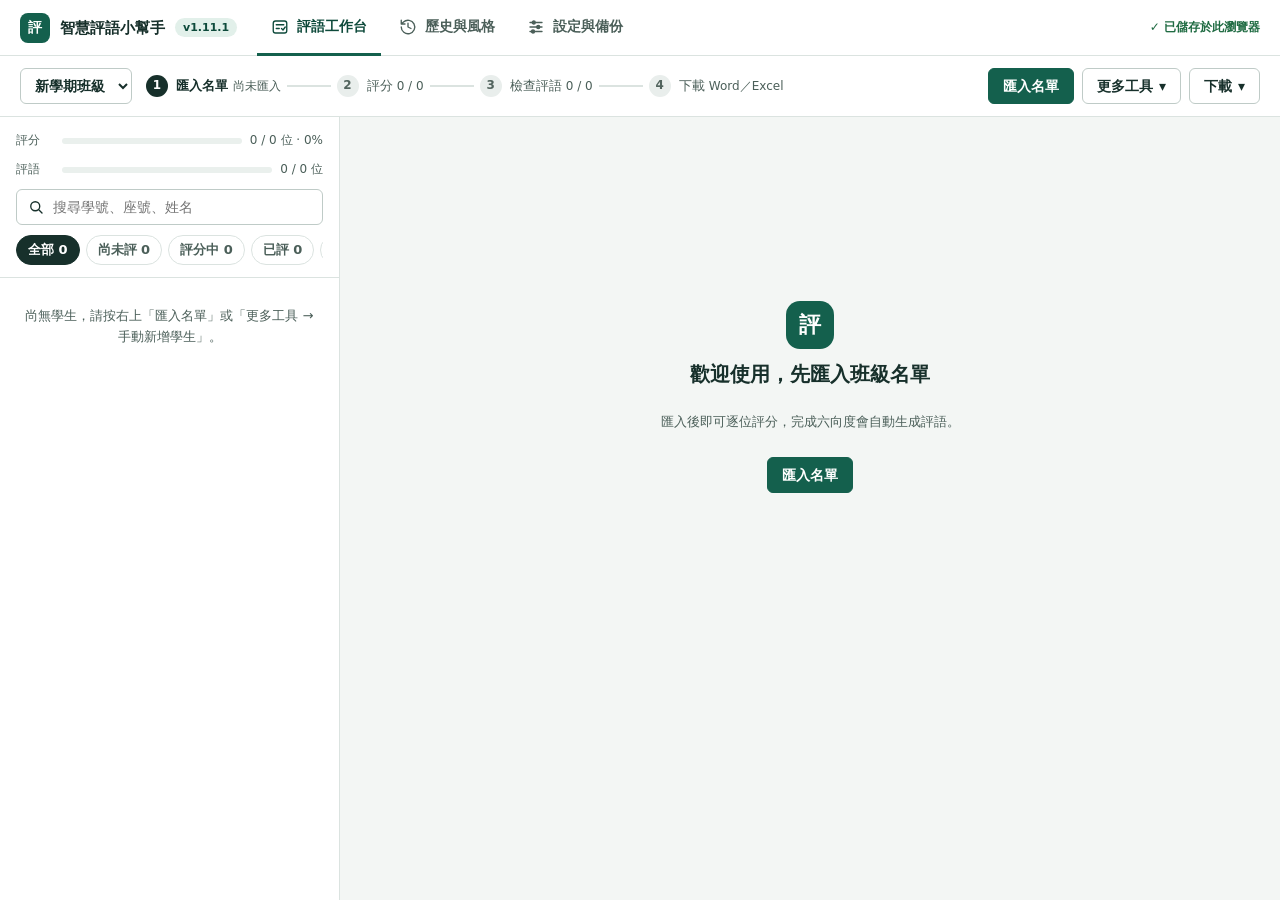
==== commit 59b46136: "feat: v1.11.1 scoring page fits one screen, field order, UI fixes - Desktop scoring page fits the vi" ====
--- a/index.html
+++ b/index.html
@@ -1 +1 @@
-<!doctype html><html lang="zh-Hant"><head><meta charset="utf-8"><meta name="viewport" content="width=device-width,initial-scale=1"><meta http-equiv="Content-Security-Policy" content="connect-src 'self'"><title>智慧評語小幫手（Comment Helper） v1.12.0</title><link rel="stylesheet" href="style.css"><script src="vendor/xlsx.full.min.js" defer></script><script src="vendor/jszip.min.js" defer></script><script type="module" src="app.mjs"></script></head><body><header class="top"><div class="brand"><span class="mark" aria-hidden="true">評</span><span>智慧評語小幫手</span><span class="ver" data-version>v1.12.0</span></div><nav class="tabs" aria-label="主要頁面"><button class="tab" data-tab="work" aria-current="page"><svg class="ic" viewBox="0 0 24 24" fill="none" stroke="currentColor" stroke-width="1.8" stroke-linecap="round" stroke-linejoin="round" aria-hidden="true"><rect x="3" y="4" width="18" height="16" rx="3"/><path d="M7 9h10M7 14h4M14 14l2 2 3-4"/></svg>評語工作台</button><button class="tab" data-tab="history"><svg class="ic" viewBox="0 0 24 24" fill="none" stroke="currentColor" stroke-width="1.8" stroke-linecap="round" stroke-linejoin="round" aria-hidden="true"><path d="M3 12a9 9 0 1 0 3-6.7L3 8m0-5v5h5M12 7v5l4 2"/></svg>歷史與風格</button><button class="tab" data-tab="settings"><svg class="ic" viewBox="0 0 24 24" fill="none" stroke="currentColor" stroke-width="1.8" stroke-linecap="round" aria-hidden="true"><path d="M4 6h16M4 12h16M4 18h16"/><circle cx="9" cy="6" r="2" fill="currentColor"/><circle cx="15" cy="12" r="2" fill="currentColor"/><circle cx="8" cy="18" r="2" fill="currentColor"/></svg>設定與備份</button></nav><div id="saved" role="status" class="saved">本機儲存</div></header><main><section id="work"><div class="ctx"><select id="project" class="sel" aria-label="學期班級"></select><ol class="rail" id="rail" aria-label="工作流程"></ol><div class="acts"><button id="primaryAct" class="btn pri" type="button">匯入名單</button><details class="menu" id="menuTools"><summary class="btn">更多工具 <span aria-hidden="true">▾</span></summary><div class="pop"><h4>班級</h4><button class="pi" id="newProject" type="button"><span><strong>新增學期班級</strong><small>建立另一個班級或學期</small></span></button><button class="pi" id="importBtn" type="button"><span><strong>匯入名單</strong><small>Excel、CSV、Word 報表或貼上文字</small></span></button><button class="pi" id="addStudent" type="button"><span><strong>手動新增學生</strong></span></button><h4>全班作業</h4><button class="pi" id="matrixBtn" type="button"><span><strong>全班快速評分</strong><small>以表格一次評完整班</small></span></button><button class="pi" id="classEditBtn" type="button"><span><strong>全班評語編輯</strong><small>逐位直接修改評語</small></span></button><button class="pi" id="baseline" type="button"><span><strong>全班基準評分</strong><small>只填補尚未評分的向度</small></span></button><button class="pi" id="batch" type="button" title="保留已完成及教師手動編輯的評語"><span><strong>補齊未完成評語</strong><small>為評分完整者生成評語</small></span></button><button class="pi" id="auditBtn" type="button"><span><strong>全班品質檢視</strong><small>下載前檢查字數、重複與提醒</small></span></button><h4>選用 AI 協作</h4><button class="pi handoff-action" id="handoffBtn" type="button"><span><strong>下載 AI 交接檔</strong><small>程式不會替你傳送任何資料</small></span></button><button class="pi handoff-action" id="returnBtn" type="button"><span><strong>匯入 AI 結果</strong></span></button><h4>選項</h4><label class="pi"><input type="checkbox" id="instant" checked><span><strong>自動生成評語</strong><small>完成六向度後立即生成</small></span></label><p class="note2" id="mode"></p></div></details><details class="menu" id="menuDl"><summary class="btn">下載 <span aria-hidden="true">▾</span></summary><div class="pop"><h4>正式評語</h4><button id="word" class="pi download-word" type="button"><span><strong>下載 Word</strong><small>座號、姓名、評語</small></span></button><button id="excel" class="pi download-excel" type="button"><span><strong>下載 Excel</strong><small>座號、姓名、評語</small></span></button><button id="copyAll" class="pi copy-action" type="button"><span><strong>複製正式評語</strong><small>貼到表格或文件</small></span></button><h4>教師留存</h4><button id="fullExcel" class="pi download-excel-full" type="button" title="包含六向度、星等、觀察及草稿的教師內部紀錄"><span><strong>下載完整 Excel</strong><small>含評分、觀察與個資，僅供教師留存</small></span></button></div></details></div></div><div class="split" id="split" data-view="list"><div class="roster"><div class="rhead"><div class="meter"><span>評分</span><div class="progress"><i id="bar"></i></div><span id="progressText" class="num">0 / 0</span></div><div class="meter"><span>評語</span><div class="progress comment-progress"><i id="commentBar"></i></div><span id="commentProgressText" class="num">0 / 0</span></div><label class="search"><svg class="ic" viewBox="0 0 24 24" fill="none" stroke="currentColor" stroke-width="1.8" stroke-linecap="round" aria-hidden="true"><circle cx="11" cy="11" r="6"/><path d="m20 20-4-4"/></svg><input id="search" placeholder="搜尋姓名、座號" aria-label="搜尋姓名、座號"></label><div class="seg" id="seg" role="group" aria-label="篩選學生"></div><select id="filter" hidden aria-hidden="true" tabindex="-1"><option value="all">全部學生</option><option value="new">尚未評</option><option value="doing">評分中</option><option value="done">已評</option><option value="attention">評語需留意</option></select></div><div class="rows" id="list"></div></div><div class="detail" id="panel"></div></div></section><section id="history" class="page" hidden><h2>歷史評語與教師風格</h2><p>匯入含「評語」欄的 Excel／CSV／Word 校務報表，或每行一則評語的文字檔。若有學號，會保留對應關係。</p><input type="file" id="historyFile" accept=".xlsx,.csv,.txt,.docx"><textarea id="historyText" placeholder="每行一則歷史評語"></textarea><button id="addHistory">加入歷史評語</button><div id="styleMetrics" class="style-metrics"></div><pre id="profile"></pre><p id="styleActive" class="muted"></p><div class="toolbar"><button id="styleReview">審核教師風格</button><select id="styleVersionSelect" aria-label="歷史風格版本"></select><button id="styleRestore" disabled>由舊版建立新版本</button></div><div id="styleEditor" hidden><label>教師偏好用詞（以頓號分隔）<textarea id="styleWords"></textarea></label><div class="toolbar"><button id="styleCancel">取消</button><button id="styleApprove" class="primary">確認並儲存新風格版本</button></div></div><label>搜尋歷史評語、姓名或學號<input id="historySearch" placeholder="搜尋歷史資料"></label><p class="muted">沒有學號的歷史資料，請核對後手動補入學號，避免升班或座號改變造成誤連結。</p><div id="historyList"></div></section><section id="settings" class="page" hidden><h2>設定與備份</h2><div class="admin-panel"><h3>學生名單管理</h3><p class="muted">可管理各班名單，不影響其他班級。修改已確認學生的學號會解除評語鎖定以供重新核對；修改姓名或座號則保留原評語。移除學生會移入本機回收區，仍可還原。</p><div class="toolbar"><select id="adminProject" aria-label="管理班級"></select><button id="adminAdd" class="primary">＋ 新增學生</button><input id="adminSearch" placeholder="搜尋姓名、座號、學號" aria-label="搜尋管理名單"></div><div id="adminRoster"></div><details class="trash-panel"><summary id="trashTitle">已移除學生</summary><div id="adminTrash"></div></details></div><p>本機資料不會跨裝置同步，清除瀏覽器資料可能遺失。</p><button id="backup">下載完整 JSON 備份</button><input id="restore" type="file" accept=".json" aria-label="還原備份"><div class="admin-panel"><h3>本機深層自然語言引擎</h3><p class="muted">先建立證據、規劃肯定與期許，再組織語句及自動檢查。全程在瀏覽器內處理，不使用大型語言模型。</p><details><summary>查看內建語意主題</summary><p id="semanticBuiltin"></p><label>搜尋內建語意規則<input id="semanticSearch" placeholder="守時、班級服務、溝通"></label><div class="toolbar semantic-filters"><label>評量向度<select id="semanticDimensionFilter" aria-label="語意庫向度"></select></label><span id="semanticResultCount" class="muted" role="status"></span></div><div id="semanticBuiltinList"></div></details><h3>個人語意庫</h3><p class="muted">新增辨識詞與肯定或成長描述；修改保留舊版，停用不刪除。自訂規則會參與本機生成。</p><div class="semantic-form"><label>主題<input id="semanticTopic" placeholder="例如：借閱管理"></label><label>辨識詞（頓號分隔）<input id="semanticKeywords" placeholder="例如：忘記還書、逾期還書"></label><label>用途<select id="semanticKind"><option value="goal">成長期待</option><option value="positive">肯定描述</option></select></label><label>對應描述<input id="semanticPhrase" placeholder="例如：養成按時歸還的習慣"></label><label>對應向度<select id="semanticDim"><option value="">不限</option><option value="0">日常生活表現</option><option value="1">整潔習慣</option><option value="2">禮節</option><option value="3">班級服務</option><option value="4">待人誠信</option><option value="5">自律自重</option></select></label><label>適用等第（留空不限）<input id="semanticGrades" placeholder="1、2"></label><label>優先序 0–9<input id="semanticPriority" type="number" min="0" max="9" value="0"></label><label>排除詞（選填）<input id="semanticExclude" placeholder="已改善、不再"></label><button id="semanticSave" class="primary">儲存語意規則</button></div><div id="semanticList"></div><details class="semantic-lab"><summary>語意試驗區（不修改學生資料）</summary><p class="muted">輸入合成或去識別的觀察與等第，查看實際辨識及生成結果。試驗不儲存、不參與班級歷史去重，也不會改變評語或風格學習。</p><div id="semanticLabScores" class="semantic-form"></div><label>試驗觀察<textarea id="semanticLabNote" placeholder="例如：熱心協助同學，但經常遲到"></textarea></label><label><input type="checkbox" id="semanticLabUnsaved"> 同時試用目前尚未儲存的語意規則</label><div class="toolbar"><button id="semanticLabRun" class="primary">試生成與檢查</button><button id="semanticLabClear">清空試驗</button></div><div id="semanticLabResult" role="status" aria-live="polite"></div></details><p>所有評語生成、風格學習與歷史比對均在瀏覽器內處理，不需要 API 金鑰、不連接任何 AI 端點。若需要慣用 AI 的協助，可從工作台下載交接檔，自行上傳；程式不會替你傳送任何學生資料。</p><button id="settingsHandoff">開啟 AI 交接</button></div></section><footer class="foot">智慧評語小幫手（Comment Helper） <span data-version>v1.12.0</span> · <a href="https://github.com/derliang/comment-helper" target="_blank" rel="noopener noreferrer">GitHub 原始碼</a> · 資料保存在此瀏覽器</footer></main><nav class="tabbar" aria-label="主要頁面（手機）"><button class="tab" data-go="work" aria-current="page">評語工作台</button><button class="tab" data-go="history">歷史與風格</button><button class="tab" data-go="settings">設定與備份</button></nav><dialog id="importDialog"><h2>匯入學生名單</h2><p>支援多工作表 Excel 與校務 Word 報表，可貼上 Excel 表格（座號、姓名、學號、評分向度）或每行一個姓名。</p><input type="file" id="rosterFile" accept=".xlsx,.csv,.txt,.docx"><textarea id="rosterText" placeholder="座號&#9;姓名&#10;01&#9;示範學生"></textarea><div class="toolbar"><button id="previewImport">預覽匯入</button><button id="cancelImport">取消</button><button class="primary" id="applyImport">新增至目前班級</button></div><pre id="importPreview" aria-live="polite"></pre></dialog><dialog id="studentDialog"><h2 id="studentDialogTitle">學生資料</h2><label>座號<input id="studentSeat" inputmode="numeric"></label><label>姓名<input id="studentName" maxlength="60"></label><label>學號（可留空）<input id="studentId" maxlength="32"></label><p id="studentError" role="alert" class="issues"></p><div class="toolbar"><button id="cancelStudent">取消</button><button id="saveStudent" class="primary">儲存</button></div></dialog><dialog id="auditDialog"><div class="section-heading"><div><h2>全班評語品質檢視</h2><p class="muted">本機檢查不代表教育適切性保證；點選學生可返回核對。</p></div><button id="closeAudit">關閉</button></div><div id="auditSummary"></div><div id="auditRows"></div></dialog><dialog id="handoffDialog"><div class="section-heading"><div><h2>AI 交接／提交準備</h2><p>下載評分、現行評語指令及覆評規範，交由你慣用的 AI 自行處理。</p></div><button id="closeHandoff">關閉</button></div><label>交接任務<select id="handoffTask"><option value="generate">從零生成</option><option value="polish" selected>潤飾現有評語</option><option value="review">品質覆評（不改寫）</option><option value="rewrite">針對問題重寫</option></select></label><label>學生範圍<select id="handoffScope"><option value="pending">評分完整且未保護</option><option value="selected">指定學生</option><option value="all">全班評分完整（含已確認）</option></select></label><div id="handoffStudents" class="handoff-students" hidden></div><div class="handoff-options"><label><input type="checkbox" id="handoffNames"> 包含學生姓名與班級名稱（預設不含）</label><label><input type="checkbox" id="handoffHistory"> 包含歷史評語、同生歷史及教師範例（預設不含）</label></div><p class="privacy-note">評分與觀察會寫入檔案。預設省略姓名、學號及班級名稱；已知姓名與長數字會初步遮蔽，但觀察仍可能可辨識學生，請下載後先檢查並依校方規範決定是否上傳。程式不會自動傳送資料。</p><p id="handoffSummary" role="status"></p><details><summary>預覽即將下載的學生資料（不含完整指令）</summary><pre id="handoffPreview"></pre></details><label>交接命令<textarea id="handoffCommand" readonly></textarea></label><div class="toolbar"><button id="copyHandoff">複製交接命令</button><button id="downloadHandoff" class="primary">下載 AI 交接檔（Markdown）</button></div></dialog><dialog id="classDialog"><div class="section-heading"><div><h2 id="classDialogTitle">全班快速評分</h2><p id="classDialogHint"></p></div><button id="closeClassDialog">完成／關閉</button></div><div id="classView"></div></dialog><dialog id="returnDialog"><div class="section-heading"><div><h2>匯入 AI 結果</h2><p>僅處理本機已下載交接批次。預覽不修改資料；選擇採用後才替換單一正式評語。</p></div><button id="closeReturn">關閉</button></div><label>Excel、CSV、TSV<input type="file" id="returnFile" accept=".xlsx,.csv,.tsv,.txt"></label><label>或貼上含欄名的 TSV／CSV<textarea id="returnText" placeholder="資料代碼　座號　姓名　評語"></textarea></label><div class="toolbar"><button id="previewReturn">預覽及檢查</button><button id="applyReturn" class="primary" disabled>採用選取評語</button></div><p id="returnSummary" role="status"></p><div id="returnRows"></div><details id="returnAudit" hidden><summary>AI 覆核紀錄（僅供參考）</summary><pre id="returnAuditText"></pre></details></dialog><div id="toast" role="status"></div></body></html>
+<!doctype html><html lang="zh-Hant"><head><meta charset="utf-8"><meta name="viewport" content="width=device-width,initial-scale=1"><meta http-equiv="Content-Security-Policy" content="connect-src 'self'"><title>智慧評語小幫手（Comment Helper） v1.11.1</title><link rel="stylesheet" href="style.css"><script src="vendor/xlsx.full.min.js" defer></script><script src="vendor/jszip.min.js" defer></script><script type="module" src="app.mjs"></script></head><body><header class="top"><div class="brand"><span class="mark" aria-hidden="true">評</span><span>智慧評語小幫手</span><span class="ver" data-version>v1.11.1</span></div><nav class="tabs" aria-label="主要頁面"><button class="tab" data-tab="work" aria-current="page"><svg class="ic" viewBox="0 0 24 24" fill="none" stroke="currentColor" stroke-width="1.8" stroke-linecap="round" stroke-linejoin="round" aria-hidden="true"><rect x="3" y="4" width="18" height="16" rx="3"/><path d="M7 9h10M7 14h4M14 14l2 2 3-4"/></svg>評語工作台</button><button class="tab" data-tab="history"><svg class="ic" viewBox="0 0 24 24" fill="none" stroke="currentColor" stroke-width="1.8" stroke-linecap="round" stroke-linejoin="round" aria-hidden="true"><path d="M3 12a9 9 0 1 0 3-6.7L3 8m0-5v5h5M12 7v5l4 2"/></svg>歷史與風格</button><button class="tab" data-tab="settings"><svg class="ic" viewBox="0 0 24 24" fill="none" stroke="currentColor" stroke-width="1.8" stroke-linecap="round" aria-hidden="true"><path d="M4 6h16M4 12h16M4 18h16"/><circle cx="9" cy="6" r="2" fill="currentColor"/><circle cx="15" cy="12" r="2" fill="currentColor"/><circle cx="8" cy="18" r="2" fill="currentColor"/></svg>設定與備份</button></nav><div id="saved" role="status" class="saved">本機儲存</div></header><main><section id="work"><div class="ctx"><select id="project" class="sel" aria-label="學期班級"></select><ol class="rail" id="rail" aria-label="工作流程"></ol><div class="acts"><button id="primaryAct" class="btn pri" type="button">匯入名單</button><details class="menu" id="menuTools"><summary class="btn">更多工具 <span aria-hidden="true">▾</span></summary><div class="pop tools-pop"><div class="tree-group"><h4>班級</h4><ul class="tree"><li><button class="pi" id="newProject" type="button"><svg class="ic" viewBox="0 0 24 24" fill="none" stroke="currentColor" stroke-width="1.8" stroke-linecap="round" stroke-linejoin="round" aria-hidden="true"><path d="M12 5v14M5 12h14"/></svg><span><strong>新增學期班級</strong><small>建立另一個班級或學期</small></span></button></li><li><button class="pi" id="importBtn" type="button"><svg class="ic" viewBox="0 0 24 24" fill="none" stroke="currentColor" stroke-width="1.8" stroke-linecap="round" stroke-linejoin="round" aria-hidden="true"><path d="M12 4v11M7 10l5 5 5-5M5 20h14"/></svg><span><strong>匯入名單</strong><small>Excel、CSV、Word 報表或貼上文字</small></span></button></li><li><button class="pi" id="addStudent" type="button"><svg class="ic" viewBox="0 0 24 24" fill="none" stroke="currentColor" stroke-width="1.8" stroke-linecap="round" stroke-linejoin="round" aria-hidden="true"><path d="M16 19v-2a4 4 0 0 0-4-4H6a4 4 0 0 0-4 4v2M9 11a4 4 0 1 0 0-8 4 4 0 0 0 0 8M19 8v6M22 11h-6"/></svg><span><strong>手動新增學生</strong></span></button></li></ul></div><div class="tree-group"><h4>全班作業</h4><ul class="tree"><li><button class="pi" id="matrixBtn" type="button"><svg class="ic" viewBox="0 0 24 24" fill="none" stroke="currentColor" stroke-width="1.8" stroke-linecap="round" stroke-linejoin="round" aria-hidden="true"><path d="M4 4h16v16H4zM4 9h16M4 14h16M9 4v16"/></svg><span><strong>全班快速評分</strong><small>以表格一次評完整班</small></span></button></li><li><button class="pi" id="classEditBtn" type="button"><svg class="ic" viewBox="0 0 24 24" fill="none" stroke="currentColor" stroke-width="1.8" stroke-linecap="round" stroke-linejoin="round" aria-hidden="true"><path d="M4 20h4L19 9l-4-4L4 16z"/></svg><span><strong>全班評語編輯</strong><small>逐位直接修改評語</small></span></button></li><li><button class="pi" id="baseline" type="button"><svg class="ic" viewBox="0 0 24 24" fill="none" stroke="currentColor" stroke-width="1.8" stroke-linecap="round" stroke-linejoin="round" aria-hidden="true"><path d="M5 12l4 4 10-10"/></svg><span><strong>全班基準評分</strong><small>只填補尚未評分的向度</small></span></button></li><li><button class="pi" id="batch" type="button" title="保留已完成及教師手動編輯的評語"><svg class="ic" viewBox="0 0 24 24" fill="none" stroke="currentColor" stroke-width="1.8" stroke-linecap="round" stroke-linejoin="round" aria-hidden="true"><path d="M12 3l2 5 5 2-5 2-2 5-2-5-5-2 5-2z"/></svg><span><strong>補齊未完成評語</strong><small>為評分完整者生成評語</small></span></button></li><li><button class="pi" id="auditBtn" type="button"><svg class="ic" viewBox="0 0 24 24" fill="none" stroke="currentColor" stroke-width="1.8" stroke-linecap="round" stroke-linejoin="round" aria-hidden="true"><path d="M4 12.5l4.5 4.5L20 7"/></svg><span><strong>全班品質檢視</strong><small>下載前檢查字數、重複與提醒</small></span></button></li></ul></div><div class="tree-group"><h4>選用 AI 協作</h4><ul class="tree"><li><button class="pi handoff-action" id="handoffBtn" type="button"><svg class="ic" viewBox="0 0 24 24" fill="none" stroke="currentColor" stroke-width="1.8" stroke-linecap="round" stroke-linejoin="round" aria-hidden="true"><path d="M4 12h10M10 8l4 4-4 4M14 4h6v16h-6"/></svg><span><strong>下載 AI 交接檔</strong><small>程式不會替你傳送任何資料</small></span></button></li><li><button class="pi" id="returnBtn" type="button"><svg class="ic" viewBox="0 0 24 24" fill="none" stroke="currentColor" stroke-width="1.8" stroke-linecap="round" stroke-linejoin="round" aria-hidden="true"><path d="M20 12H10M14 8l-4 4 4 4M10 4H4v16h6"/></svg><span><strong>匯入 AI 結果</strong></span></button></li></ul></div><div class="tree-group"><h4>選項</h4><ul class="tree"><li><label class="pi"><input type="checkbox" id="instant" checked><span><strong>自動生成評語</strong><small>完成六向度後立即生成</small></span></label></li></ul><p class="note2" id="mode"></p></div></div></details><details class="menu" id="menuDl"><summary class="btn">下載 <span aria-hidden="true">▾</span></summary><div class="pop"><h4>正式評語</h4><button id="word" class="pi download-word" type="button"><span><strong>下載 Word</strong><small>學號、座號、姓名、評語</small></span></button><button id="excel" class="pi download-excel" type="button"><span><strong>下載 Excel</strong><small>學號、座號、姓名、評語</small></span></button><button id="copyAll" class="pi copy-action" type="button"><span><strong>複製正式評語</strong><small>貼到表格或文件</small></span></button><h4>教師留存</h4><button id="fullExcel" class="pi download-excel-full" type="button" title="包含六向度、星等、觀察及草稿的教師內部紀錄"><span><strong>下載完整 Excel</strong><small>含評分、觀察與個資，僅供教師留存</small></span></button></div></details></div></div><div class="split" id="split" data-view="list"><div class="roster"><div class="rhead"><div class="meter"><span>評分</span><div class="progress"><i id="bar"></i></div><span id="progressText" class="num">0 / 0</span></div><div class="meter"><span>評語</span><div class="progress comment-progress"><i id="commentBar"></i></div><span id="commentProgressText" class="num">0 / 0</span></div><label class="search"><svg class="ic" viewBox="0 0 24 24" fill="none" stroke="currentColor" stroke-width="1.8" stroke-linecap="round" aria-hidden="true"><circle cx="11" cy="11" r="6"/><path d="m20 20-4-4"/></svg><input id="search" placeholder="搜尋學號、座號、姓名" aria-label="搜尋學號、座號、姓名"></label><div class="seg" id="seg" role="group" aria-label="篩選學生"></div><select id="filter" hidden aria-hidden="true" tabindex="-1"><option value="all">全部學生</option><option value="new">尚未評</option><option value="doing">評分中</option><option value="done">已評</option><option value="attention">評語需留意</option></select></div><div class="rows" id="list"></div></div><div class="detail" id="panel"></div></div></section><section id="history" class="page" hidden><h2>歷史評語與教師風格</h2><p>匯入含「評語」欄的 Excel／CSV／Word 校務報表，或每行一則評語的文字檔。若有學號，會保留對應關係。</p><input type="file" id="historyFile" accept=".xlsx,.csv,.txt,.docx"><textarea id="historyText" placeholder="每行一則歷史評語"></textarea><button id="addHistory">加入歷史評語</button><div id="styleMetrics" class="style-metrics"></div><pre id="profile"></pre><p id="styleActive" class="muted"></p><div class="toolbar"><button id="styleReview">審核教師風格</button><select id="styleVersionSelect" aria-label="歷史風格版本"></select><button id="styleRestore" disabled>由舊版建立新版本</button></div><div id="styleEditor" hidden><label>教師偏好用詞（以頓號分隔）<textarea id="styleWords"></textarea></label><div class="toolbar"><button id="styleCancel">取消</button><button id="styleApprove" class="primary">確認並儲存新風格版本</button></div></div><label>搜尋歷史評語、姓名或學號<input id="historySearch" placeholder="搜尋歷史資料"></label><p class="muted">沒有學號的歷史資料，請核對後手動補入學號，避免升班或座號改變造成誤連結。</p><div id="historyList"></div></section><section id="settings" class="page" hidden><h2>設定與備份</h2><div class="admin-panel"><h3>學生名單管理</h3><p class="muted">可管理各班名單，不影響其他班級。修改已確認學生的學號會解除評語鎖定以供重新核對；修改姓名或座號則保留原評語。移除學生會移入本機回收區，仍可還原。</p><div class="toolbar"><select id="adminProject" aria-label="管理班級"></select><button id="adminAdd" class="primary">＋ 新增學生</button><input id="adminSearch" placeholder="搜尋學號、座號、姓名" aria-label="搜尋管理名單"></div><div id="adminRoster"></div><details class="trash-panel"><summary id="trashTitle">已移除學生</summary><div id="adminTrash"></div></details></div><p>本機資料不會跨裝置同步，清除瀏覽器資料可能遺失。</p><button id="backup">下載完整 JSON 備份</button><input id="restore" type="file" accept=".json" aria-label="還原備份"><div class="admin-panel"><h3>本機深層自然語言引擎</h3><p class="muted">先建立證據、規劃肯定與期許，再組織語句及自動檢查。全程在瀏覽器內處理，不使用大型語言模型。</p><details><summary>查看內建語意主題</summary><p id="semanticBuiltin"></p><label>搜尋內建語意規則<input id="semanticSearch" placeholder="守時、班級服務、溝通"></label><div class="toolbar semantic-filters"><label>評量向度<select id="semanticDimensionFilter" aria-label="語意庫向度"></select></label><span id="semanticResultCount" class="muted" role="status"></span></div><div id="semanticBuiltinList"></div></details><h3>個人語意庫</h3><p class="muted">新增辨識詞與肯定或成長描述；修改保留舊版，停用不刪除。自訂規則會參與本機生成。</p><div class="semantic-form"><label>主題<input id="semanticTopic" placeholder="例如：借閱管理"></label><label>辨識詞（頓號分隔）<input id="semanticKeywords" placeholder="例如：忘記還書、逾期還書"></label><label>用途<select id="semanticKind"><option value="goal">成長期待</option><option value="positive">肯定描述</option></select></label><label>對應描述<input id="semanticPhrase" placeholder="例如：養成按時歸還的習慣"></label><label>對應向度<select id="semanticDim"><option value="">不限</option><option value="0">日常生活表現</option><option value="1">整潔習慣</option><option value="2">禮節</option><option value="3">班級服務</option><option value="4">待人誠信</option><option value="5">自律自重</option></select></label><label>適用等第（留空不限）<input id="semanticGrades" placeholder="1、2"></label><label>優先序 0–9<input id="semanticPriority" type="number" min="0" max="9" value="0"></label><label>排除詞（選填）<input id="semanticExclude" placeholder="已改善、不再"></label><button id="semanticSave" class="primary">儲存語意規則</button></div><div id="semanticList"></div><details class="semantic-lab"><summary>語意試驗區（不修改學生資料）</summary><p class="muted">輸入合成或去識別的觀察與等第，查看實際辨識及生成結果。試驗不儲存、不參與班級歷史去重，也不會改變評語或風格學習。</p><div id="semanticLabScores" class="semantic-form"></div><label>試驗觀察<textarea id="semanticLabNote" placeholder="例如：熱心協助同學，但經常遲到"></textarea></label><label><input type="checkbox" id="semanticLabUnsaved"> 同時試用目前尚未儲存的語意規則</label><div class="toolbar"><button id="semanticLabRun" class="primary">試生成與檢查</button><button id="semanticLabClear">清空試驗</button></div><div id="semanticLabResult" role="status" aria-live="polite"></div></details><p>所有評語生成、風格學習與歷史比對均在瀏覽器內處理，不需要 API 金鑰、不連接任何 AI 端點。若需要慣用 AI 的協助，可從工作台下載交接檔，自行上傳；程式不會替你傳送任何學生資料。</p><button id="settingsHandoff">開啟 AI 交接</button></div></section><footer class="foot">智慧評語小幫手（Comment Helper） <span data-version>v1.11.1</span> · <a href="https://github.com/derliang/comment-helper" target="_blank" rel="noopener noreferrer">GitHub 原始碼</a> · 資料保存在此瀏覽器</footer></main><nav class="tabbar" aria-label="主要頁面（手機）"><button class="tab" data-go="work" aria-current="page">評語工作台</button><button class="tab" data-go="history">歷史與風格</button><button class="tab" data-go="settings">設定與備份</button></nav><dialog id="importDialog"><h2>匯入學生名單</h2><p>支援多工作表 Excel 與校務 Word 報表，可貼上 Excel 表格（學號、座號、姓名、評分向度）或每行一個姓名。</p><input type="file" id="rosterFile" accept=".xlsx,.csv,.txt,.docx"><textarea id="rosterText" placeholder="學號&#9;座號&#9;姓名&#10;000001&#9;01&#9;示範學生"></textarea><div class="toolbar"><button id="previewImport">預覽匯入</button><button id="cancelImport">取消</button><button class="primary" id="applyImport">新增至目前班級</button></div><pre id="importPreview" aria-live="polite"></pre></dialog><dialog id="studentDialog"><h2 id="studentDialogTitle">學生資料</h2><label>學號（可留空）<input id="studentId" maxlength="32"></label><label>座號<input id="studentSeat" inputmode="numeric"></label><label>姓名<input id="studentName" maxlength="60"></label><p id="studentError" role="alert" class="issues"></p><div class="toolbar"><button id="cancelStudent">取消</button><button id="saveStudent" class="primary">儲存</button></div></dialog><dialog id="auditDialog"><div class="section-heading"><div><h2>全班評語品質檢視</h2><p class="muted">本機檢查不代表教育適切性保證；點選學生可返回核對。</p></div><button id="closeAudit">關閉</button></div><div id="auditSummary"></div><div id="auditRows"></div></dialog><dialog id="handoffDialog"><div class="section-heading"><div><h2>AI 交接／提交準備</h2><p>下載評分、現行評語指令及覆評規範，交由你慣用的 AI 自行處理。</p></div><button id="closeHandoff">關閉</button></div><label>交接任務<select id="handoffTask"><option value="generate">從零生成</option><option value="polish" selected>潤飾現有評語</option><option value="review">品質覆評（不改寫）</option><option value="rewrite">針對問題重寫</option></select></label><label>學生範圍<select id="handoffScope"><option value="pending">評分完整且未保護</option><option value="selected">指定學生</option><option value="all">全班評分完整（含已確認）</option></select></label><div id="handoffStudents" class="handoff-students" hidden></div><div class="handoff-options"><label><input type="checkbox" id="handoffNames"> 包含學生姓名與班級名稱（預設不含）</label><label><input type="checkbox" id="handoffHistory"> 包含歷史評語、同生歷史及教師範例（預設不含）</label></div><p class="privacy-note">評分與觀察會寫入檔案。預設省略姓名、學號及班級名稱；已知姓名與長數字會初步遮蔽，但觀察仍可能可辨識學生，請下載後先檢查並依校方規範決定是否上傳。程式不會自動傳送資料。</p><p id="handoffSummary" role="status"></p><details><summary>預覽即將下載的學生資料（不含完整指令）</summary><pre id="handoffPreview"></pre></details><label>交接命令<textarea id="handoffCommand" readonly></textarea></label><div class="toolbar"><button id="copyHandoff">複製交接命令</button><button id="downloadHandoff" class="primary">下載 AI 交接檔（Markdown）</button></div></dialog><dialog id="classDialog"><div class="section-heading"><div><h2 id="classDialogTitle">全班快速評分</h2><p id="classDialogHint"></p></div><button id="closeClassDialog">完成／關閉</button></div><div id="classView"></div></dialog><dialog id="returnDialog"><div class="section-heading"><div><h2>匯入 AI 結果</h2><p>僅處理本機已下載交接批次。預覽不修改資料；選擇採用後才替換單一正式評語。</p></div><button id="closeReturn">關閉</button></div><label>Excel、CSV、TSV<input type="file" id="returnFile" accept=".xlsx,.csv,.tsv,.txt"></label><label>或貼上含欄名的 TSV／CSV<textarea id="returnText" placeholder="資料代碼　座號　姓名　評語"></textarea></label><div class="toolbar"><button id="previewReturn">預覽及檢查</button><button id="applyReturn" class="primary" disabled>採用選取評語</button></div><p id="returnSummary" role="status"></p><div id="returnRows"></div><details id="returnAudit" hidden><summary>AI 覆核紀錄（僅供參考）</summary><pre id="returnAuditText"></pre></details></dialog><div id="toast" role="status"></div></body></html>
--- a/style.css
+++ b/style.css
@@ -262,3 +262,44 @@
 @media(prefers-reduced-motion:reduce){*{transition:none!important;animation:none!important}}
 
 @media(max-width:760px){#menuTools>summary{white-space:nowrap} .admin-table-wrap{max-width:100%;min-width:0} .admin-panel{min-width:0}}
+
+/* v1.11.1 更多工具：樹狀分組＋代表圖示 */
+.tools-pop{width:min(360px,calc(100vw - 32px))}
+.tree-group{margin:4px 0 6px}
+.tree-group>h4{margin:8px 10px 4px}
+.tree{list-style:none;margin:0 0 0 14px;padding:0 0 0 14px;border-left:2px solid var(--line2)}
+.tree li{position:relative}
+.tree li::before{content:"";position:absolute;left:-14px;top:50%;width:12px;border-top:2px solid var(--line2)}
+.tree .pi{padding:7px 8px}
+.tree .pi .ic{color:var(--accent)}
+
+/* v1.11.1 評分頁單頁不捲動（寬螢幕）：評分與評語並排，整頁高度固定，只在面板內部捲動 */
+@media(min-width:1000px){
+  .split{height:calc(100vh - 117px);min-height:0;overflow:hidden}
+  .roster{max-height:none;height:100%}
+  .detail{min-height:0;height:100%;overflow:hidden}
+  .detail>article{height:100%;min-height:0;display:grid;grid-template-columns:minmax(0,1.3fr) minmax(0,1fr);grid-template-rows:auto minmax(0,1fr) auto;gap:10px 14px;padding-top:12px;overflow:hidden}
+  .detail>article>.dh{grid-column:1/-1}
+  .detail>article>.score-pane{grid-column:1;grid-row:2;min-height:0;overflow:auto;padding:12px 14px}
+  .detail>article>.two{grid-column:2;grid-row:2;display:flex;flex-direction:column;gap:10px;min-height:0}
+  .detail>article>.two>.card{flex:1 1 0;min-height:0;overflow:auto;padding:12px 14px}
+  .detail>article>.abar{grid-column:1/-1;grid-row:3;margin-top:0;position:static}
+  .rate{padding:2px 0;grid-template-columns:84px minmax(0,220px) minmax(0,1fr)}
+  .rate .lvt{white-space:nowrap;overflow:hidden;text-overflow:ellipsis;min-width:0}
+  .lv button{min-height:26px;font-size:14px}
+  .rubric{margin-top:6px;padding:6px 10px}
+  .preview{display:flex;flex-direction:column;height:100%;min-height:0}
+  .preview textarea{flex:1 1 auto;min-height:72px}
+}
+@media(min-width:1000px){
+  main:has(#work:not([hidden])){height:calc(100vh - 56px);overflow:hidden}
+  main:has(#work:not([hidden])) .foot{display:none}
+  .detail>article>.score-pane .rate:first-child{border-top:0}
+}
+/* v1.11.1 快速設定：加大點擊範圍，避免點不到 */
+.toolbar.quick{gap:8px;margin-top:8px}
+.toolbar.quick .btn{min-height:34px;min-width:52px;padding:0 12px;touch-action:manipulation}
+@media(min-width:1000px){
+  .toolbar.quick{gap:6px;margin-top:6px}
+  .toolbar.quick .btn{min-height:28px;min-width:0;padding:0 9px}
+}
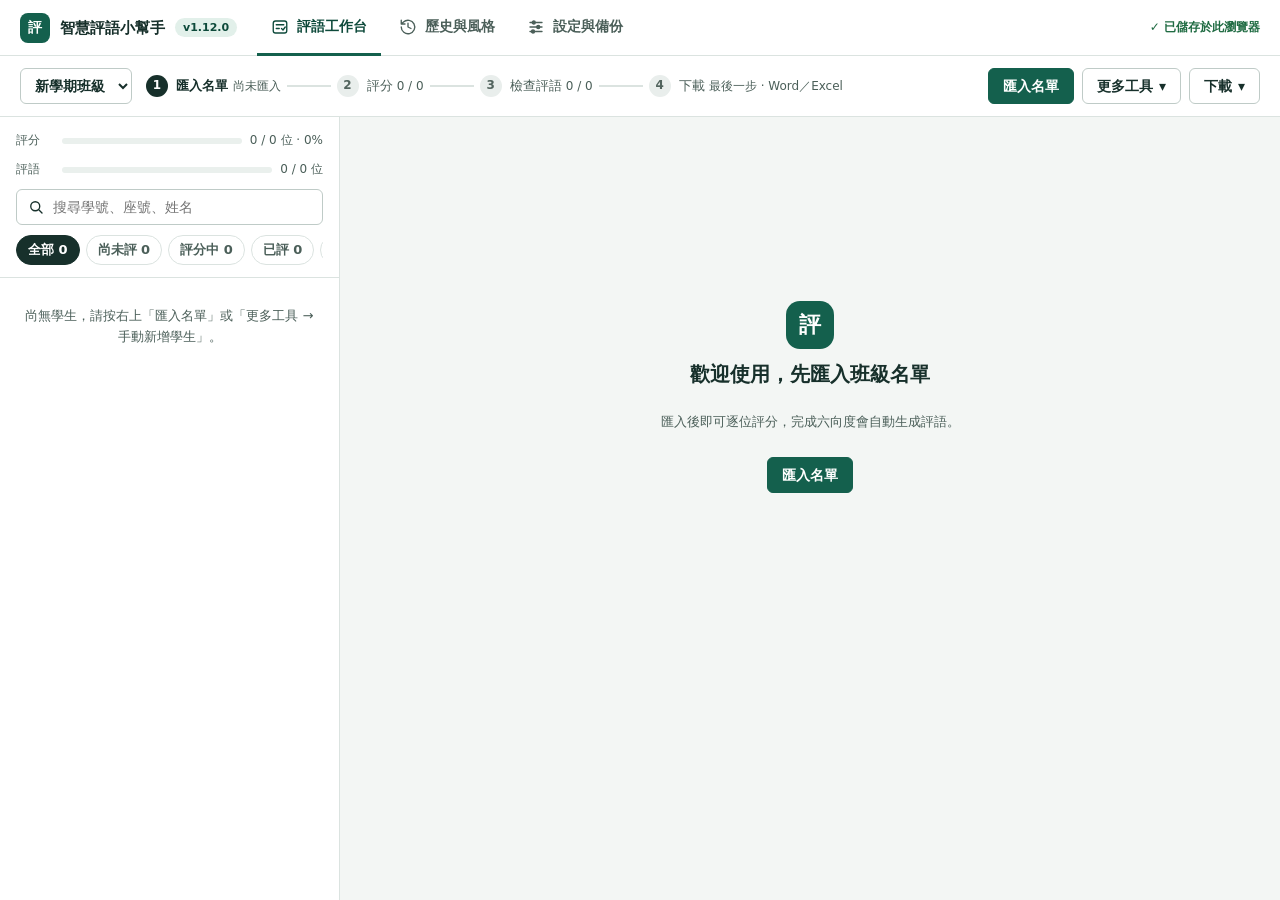
==== commit 73dce2e1: "fix: 流程列「檢查評語／下載」可用 Enter／Space 操作；補上表單控制項的可存取名稱 (#39 #40) - app：流程列補 keydown（Enter／Space 轉為 click）；" ====
--- a/index.html
+++ b/index.html
@@ -1 +1 @@
-<!doctype html><html lang="zh-Hant"><head><meta charset="utf-8"><meta name="viewport" content="width=device-width,initial-scale=1"><meta http-equiv="Content-Security-Policy" content="connect-src 'self'"><title>智慧評語小幫手（Comment Helper） v1.11.1</title><link rel="stylesheet" href="style.css"><script src="vendor/xlsx.full.min.js" defer></script><script src="vendor/jszip.min.js" defer></script><script type="module" src="app.mjs"></script></head><body><header class="top"><div class="brand"><span class="mark" aria-hidden="true">評</span><span>智慧評語小幫手</span><span class="ver" data-version>v1.11.1</span></div><nav class="tabs" aria-label="主要頁面"><button class="tab" data-tab="work" aria-current="page"><svg class="ic" viewBox="0 0 24 24" fill="none" stroke="currentColor" stroke-width="1.8" stroke-linecap="round" stroke-linejoin="round" aria-hidden="true"><rect x="3" y="4" width="18" height="16" rx="3"/><path d="M7 9h10M7 14h4M14 14l2 2 3-4"/></svg>評語工作台</button><button class="tab" data-tab="history"><svg class="ic" viewBox="0 0 24 24" fill="none" stroke="currentColor" stroke-width="1.8" stroke-linecap="round" stroke-linejoin="round" aria-hidden="true"><path d="M3 12a9 9 0 1 0 3-6.7L3 8m0-5v5h5M12 7v5l4 2"/></svg>歷史與風格</button><button class="tab" data-tab="settings"><svg class="ic" viewBox="0 0 24 24" fill="none" stroke="currentColor" stroke-width="1.8" stroke-linecap="round" aria-hidden="true"><path d="M4 6h16M4 12h16M4 18h16"/><circle cx="9" cy="6" r="2" fill="currentColor"/><circle cx="15" cy="12" r="2" fill="currentColor"/><circle cx="8" cy="18" r="2" fill="currentColor"/></svg>設定與備份</button></nav><div id="saved" role="status" class="saved">本機儲存</div></header><main><section id="work"><div class="ctx"><select id="project" class="sel" aria-label="學期班級"></select><ol class="rail" id="rail" aria-label="工作流程"></ol><div class="acts"><button id="primaryAct" class="btn pri" type="button">匯入名單</button><details class="menu" id="menuTools"><summary class="btn">更多工具 <span aria-hidden="true">▾</span></summary><div class="pop tools-pop"><div class="tree-group"><h4>班級</h4><ul class="tree"><li><button class="pi" id="newProject" type="button"><svg class="ic" viewBox="0 0 24 24" fill="none" stroke="currentColor" stroke-width="1.8" stroke-linecap="round" stroke-linejoin="round" aria-hidden="true"><path d="M12 5v14M5 12h14"/></svg><span><strong>新增學期班級</strong><small>建立另一個班級或學期</small></span></button></li><li><button class="pi" id="importBtn" type="button"><svg class="ic" viewBox="0 0 24 24" fill="none" stroke="currentColor" stroke-width="1.8" stroke-linecap="round" stroke-linejoin="round" aria-hidden="true"><path d="M12 4v11M7 10l5 5 5-5M5 20h14"/></svg><span><strong>匯入名單</strong><small>Excel、CSV、Word 報表或貼上文字</small></span></button></li><li><button class="pi" id="addStudent" type="button"><svg class="ic" viewBox="0 0 24 24" fill="none" stroke="currentColor" stroke-width="1.8" stroke-linecap="round" stroke-linejoin="round" aria-hidden="true"><path d="M16 19v-2a4 4 0 0 0-4-4H6a4 4 0 0 0-4 4v2M9 11a4 4 0 1 0 0-8 4 4 0 0 0 0 8M19 8v6M22 11h-6"/></svg><span><strong>手動新增學生</strong></span></button></li></ul></div><div class="tree-group"><h4>全班作業</h4><ul class="tree"><li><button class="pi" id="matrixBtn" type="button"><svg class="ic" viewBox="0 0 24 24" fill="none" stroke="currentColor" stroke-width="1.8" stroke-linecap="round" stroke-linejoin="round" aria-hidden="true"><path d="M4 4h16v16H4zM4 9h16M4 14h16M9 4v16"/></svg><span><strong>全班快速評分</strong><small>以表格一次評完整班</small></span></button></li><li><button class="pi" id="classEditBtn" type="button"><svg class="ic" viewBox="0 0 24 24" fill="none" stroke="currentColor" stroke-width="1.8" stroke-linecap="round" stroke-linejoin="round" aria-hidden="true"><path d="M4 20h4L19 9l-4-4L4 16z"/></svg><span><strong>全班評語編輯</strong><small>逐位直接修改評語</small></span></button></li><li><button class="pi" id="baseline" type="button"><svg class="ic" viewBox="0 0 24 24" fill="none" stroke="currentColor" stroke-width="1.8" stroke-linecap="round" stroke-linejoin="round" aria-hidden="true"><path d="M5 12l4 4 10-10"/></svg><span><strong>全班基準評分</strong><small>只填補尚未評分的向度</small></span></button></li><li><button class="pi" id="batch" type="button" title="保留已完成及教師手動編輯的評語"><svg class="ic" viewBox="0 0 24 24" fill="none" stroke="currentColor" stroke-width="1.8" stroke-linecap="round" stroke-linejoin="round" aria-hidden="true"><path d="M12 3l2 5 5 2-5 2-2 5-2-5-5-2 5-2z"/></svg><span><strong>補齊未完成評語</strong><small>為評分完整者生成評語</small></span></button></li><li><button class="pi" id="auditBtn" type="button"><svg class="ic" viewBox="0 0 24 24" fill="none" stroke="currentColor" stroke-width="1.8" stroke-linecap="round" stroke-linejoin="round" aria-hidden="true"><path d="M4 12.5l4.5 4.5L20 7"/></svg><span><strong>全班品質檢視</strong><small>下載前檢查字數、重複與提醒</small></span></button></li></ul></div><div class="tree-group"><h4>選用 AI 協作</h4><ul class="tree"><li><button class="pi handoff-action" id="handoffBtn" type="button"><svg class="ic" viewBox="0 0 24 24" fill="none" stroke="currentColor" stroke-width="1.8" stroke-linecap="round" stroke-linejoin="round" aria-hidden="true"><path d="M4 12h10M10 8l4 4-4 4M14 4h6v16h-6"/></svg><span><strong>下載 AI 交接檔</strong><small>程式不會替你傳送任何資料</small></span></button></li><li><button class="pi" id="returnBtn" type="button"><svg class="ic" viewBox="0 0 24 24" fill="none" stroke="currentColor" stroke-width="1.8" stroke-linecap="round" stroke-linejoin="round" aria-hidden="true"><path d="M20 12H10M14 8l-4 4 4 4M10 4H4v16h6"/></svg><span><strong>匯入 AI 結果</strong></span></button></li></ul></div><div class="tree-group"><h4>選項</h4><ul class="tree"><li><label class="pi"><input type="checkbox" id="instant" checked><span><strong>自動生成評語</strong><small>完成六向度後立即生成</small></span></label></li></ul><p class="note2" id="mode"></p></div></div></details><details class="menu" id="menuDl"><summary class="btn">下載 <span aria-hidden="true">▾</span></summary><div class="pop"><h4>正式評語</h4><button id="word" class="pi download-word" type="button"><span><strong>下載 Word</strong><small>學號、座號、姓名、評語</small></span></button><button id="excel" class="pi download-excel" type="button"><span><strong>下載 Excel</strong><small>學號、座號、姓名、評語</small></span></button><button id="copyAll" class="pi copy-action" type="button"><span><strong>複製正式評語</strong><small>貼到表格或文件</small></span></button><h4>教師留存</h4><button id="fullExcel" class="pi download-excel-full" type="button" title="包含六向度、星等、觀察及草稿的教師內部紀錄"><span><strong>下載完整 Excel</strong><small>含評分、觀察與個資，僅供教師留存</small></span></button></div></details></div></div><div class="split" id="split" data-view="list"><div class="roster"><div class="rhead"><div class="meter"><span>評分</span><div class="progress"><i id="bar"></i></div><span id="progressText" class="num">0 / 0</span></div><div class="meter"><span>評語</span><div class="progress comment-progress"><i id="commentBar"></i></div><span id="commentProgressText" class="num">0 / 0</span></div><label class="search"><svg class="ic" viewBox="0 0 24 24" fill="none" stroke="currentColor" stroke-width="1.8" stroke-linecap="round" aria-hidden="true"><circle cx="11" cy="11" r="6"/><path d="m20 20-4-4"/></svg><input id="search" placeholder="搜尋學號、座號、姓名" aria-label="搜尋學號、座號、姓名"></label><div class="seg" id="seg" role="group" aria-label="篩選學生"></div><select id="filter" hidden aria-hidden="true" tabindex="-1"><option value="all">全部學生</option><option value="new">尚未評</option><option value="doing">評分中</option><option value="done">已評</option><option value="attention">評語需留意</option></select></div><div class="rows" id="list"></div></div><div class="detail" id="panel"></div></div></section><section id="history" class="page" hidden><h2>歷史評語與教師風格</h2><p>匯入含「評語」欄的 Excel／CSV／Word 校務報表，或每行一則評語的文字檔。若有學號，會保留對應關係。</p><input type="file" id="historyFile" accept=".xlsx,.csv,.txt,.docx"><textarea id="historyText" placeholder="每行一則歷史評語"></textarea><button id="addHistory">加入歷史評語</button><div id="styleMetrics" class="style-metrics"></div><pre id="profile"></pre><p id="styleActive" class="muted"></p><div class="toolbar"><button id="styleReview">審核教師風格</button><select id="styleVersionSelect" aria-label="歷史風格版本"></select><button id="styleRestore" disabled>由舊版建立新版本</button></div><div id="styleEditor" hidden><label>教師偏好用詞（以頓號分隔）<textarea id="styleWords"></textarea></label><div class="toolbar"><button id="styleCancel">取消</button><button id="styleApprove" class="primary">確認並儲存新風格版本</button></div></div><label>搜尋歷史評語、姓名或學號<input id="historySearch" placeholder="搜尋歷史資料"></label><p class="muted">沒有學號的歷史資料，請核對後手動補入學號，避免升班或座號改變造成誤連結。</p><div id="historyList"></div></section><section id="settings" class="page" hidden><h2>設定與備份</h2><div class="admin-panel"><h3>學生名單管理</h3><p class="muted">可管理各班名單，不影響其他班級。修改已確認學生的學號會解除評語鎖定以供重新核對；修改姓名或座號則保留原評語。移除學生會移入本機回收區，仍可還原。</p><div class="toolbar"><select id="adminProject" aria-label="管理班級"></select><button id="adminAdd" class="primary">＋ 新增學生</button><input id="adminSearch" placeholder="搜尋學號、座號、姓名" aria-label="搜尋管理名單"></div><div id="adminRoster"></div><details class="trash-panel"><summary id="trashTitle">已移除學生</summary><div id="adminTrash"></div></details></div><p>本機資料不會跨裝置同步，清除瀏覽器資料可能遺失。</p><button id="backup">下載完整 JSON 備份</button><input id="restore" type="file" accept=".json" aria-label="還原備份"><div class="admin-panel"><h3>本機深層自然語言引擎</h3><p class="muted">先建立證據、規劃肯定與期許，再組織語句及自動檢查。全程在瀏覽器內處理，不使用大型語言模型。</p><details><summary>查看內建語意主題</summary><p id="semanticBuiltin"></p><label>搜尋內建語意規則<input id="semanticSearch" placeholder="守時、班級服務、溝通"></label><div class="toolbar semantic-filters"><label>評量向度<select id="semanticDimensionFilter" aria-label="語意庫向度"></select></label><span id="semanticResultCount" class="muted" role="status"></span></div><div id="semanticBuiltinList"></div></details><h3>個人語意庫</h3><p class="muted">新增辨識詞與肯定或成長描述；修改保留舊版，停用不刪除。自訂規則會參與本機生成。</p><div class="semantic-form"><label>主題<input id="semanticTopic" placeholder="例如：借閱管理"></label><label>辨識詞（頓號分隔）<input id="semanticKeywords" placeholder="例如：忘記還書、逾期還書"></label><label>用途<select id="semanticKind"><option value="goal">成長期待</option><option value="positive">肯定描述</option></select></label><label>對應描述<input id="semanticPhrase" placeholder="例如：養成按時歸還的習慣"></label><label>對應向度<select id="semanticDim"><option value="">不限</option><option value="0">日常生活表現</option><option value="1">整潔習慣</option><option value="2">禮節</option><option value="3">班級服務</option><option value="4">待人誠信</option><option value="5">自律自重</option></select></label><label>適用等第（留空不限）<input id="semanticGrades" placeholder="1、2"></label><label>優先序 0–9<input id="semanticPriority" type="number" min="0" max="9" value="0"></label><label>排除詞（選填）<input id="semanticExclude" placeholder="已改善、不再"></label><button id="semanticSave" class="primary">儲存語意規則</button></div><div id="semanticList"></div><details class="semantic-lab"><summary>語意試驗區（不修改學生資料）</summary><p class="muted">輸入合成或去識別的觀察與等第，查看實際辨識及生成結果。試驗不儲存、不參與班級歷史去重，也不會改變評語或風格學習。</p><div id="semanticLabScores" class="semantic-form"></div><label>試驗觀察<textarea id="semanticLabNote" placeholder="例如：熱心協助同學，但經常遲到"></textarea></label><label><input type="checkbox" id="semanticLabUnsaved"> 同時試用目前尚未儲存的語意規則</label><div class="toolbar"><button id="semanticLabRun" class="primary">試生成與檢查</button><button id="semanticLabClear">清空試驗</button></div><div id="semanticLabResult" role="status" aria-live="polite"></div></details><p>所有評語生成、風格學習與歷史比對均在瀏覽器內處理，不需要 API 金鑰、不連接任何 AI 端點。若需要慣用 AI 的協助，可從工作台下載交接檔，自行上傳；程式不會替你傳送任何學生資料。</p><button id="settingsHandoff">開啟 AI 交接</button></div></section><footer class="foot">智慧評語小幫手（Comment Helper） <span data-version>v1.11.1</span> · <a href="https://github.com/derliang/comment-helper" target="_blank" rel="noopener noreferrer">GitHub 原始碼</a> · 資料保存在此瀏覽器</footer></main><nav class="tabbar" aria-label="主要頁面（手機）"><button class="tab" data-go="work" aria-current="page">評語工作台</button><button class="tab" data-go="history">歷史與風格</button><button class="tab" data-go="settings">設定與備份</button></nav><dialog id="importDialog"><h2>匯入學生名單</h2><p>支援多工作表 Excel 與校務 Word 報表，可貼上 Excel 表格（學號、座號、姓名、評分向度）或每行一個姓名。</p><input type="file" id="rosterFile" accept=".xlsx,.csv,.txt,.docx"><textarea id="rosterText" placeholder="學號&#9;座號&#9;姓名&#10;000001&#9;01&#9;示範學生"></textarea><div class="toolbar"><button id="previewImport">預覽匯入</button><button id="cancelImport">取消</button><button class="primary" id="applyImport">新增至目前班級</button></div><pre id="importPreview" aria-live="polite"></pre></dialog><dialog id="studentDialog"><h2 id="studentDialogTitle">學生資料</h2><label>學號（可留空）<input id="studentId" maxlength="32"></label><label>座號<input id="studentSeat" inputmode="numeric"></label><label>姓名<input id="studentName" maxlength="60"></label><p id="studentError" role="alert" class="issues"></p><div class="toolbar"><button id="cancelStudent">取消</button><button id="saveStudent" class="primary">儲存</button></div></dialog><dialog id="auditDialog"><div class="section-heading"><div><h2>全班評語品質檢視</h2><p class="muted">本機檢查不代表教育適切性保證；點選學生可返回核對。</p></div><button id="closeAudit">關閉</button></div><div id="auditSummary"></div><div id="auditRows"></div></dialog><dialog id="handoffDialog"><div class="section-heading"><div><h2>AI 交接／提交準備</h2><p>下載評分、現行評語指令及覆評規範，交由你慣用的 AI 自行處理。</p></div><button id="closeHandoff">關閉</button></div><label>交接任務<select id="handoffTask"><option value="generate">從零生成</option><option value="polish" selected>潤飾現有評語</option><option value="review">品質覆評（不改寫）</option><option value="rewrite">針對問題重寫</option></select></label><label>學生範圍<select id="handoffScope"><option value="pending">評分完整且未保護</option><option value="selected">指定學生</option><option value="all">全班評分完整（含已確認）</option></select></label><div id="handoffStudents" class="handoff-students" hidden></div><div class="handoff-options"><label><input type="checkbox" id="handoffNames"> 包含學生姓名與班級名稱（預設不含）</label><label><input type="checkbox" id="handoffHistory"> 包含歷史評語、同生歷史及教師範例（預設不含）</label></div><p class="privacy-note">評分與觀察會寫入檔案。預設省略姓名、學號及班級名稱；已知姓名與長數字會初步遮蔽，但觀察仍可能可辨識學生，請下載後先檢查並依校方規範決定是否上傳。程式不會自動傳送資料。</p><p id="handoffSummary" role="status"></p><details><summary>預覽即將下載的學生資料（不含完整指令）</summary><pre id="handoffPreview"></pre></details><label>交接命令<textarea id="handoffCommand" readonly></textarea></label><div class="toolbar"><button id="copyHandoff">複製交接命令</button><button id="downloadHandoff" class="primary">下載 AI 交接檔（Markdown）</button></div></dialog><dialog id="classDialog"><div class="section-heading"><div><h2 id="classDialogTitle">全班快速評分</h2><p id="classDialogHint"></p></div><button id="closeClassDialog">完成／關閉</button></div><div id="classView"></div></dialog><dialog id="returnDialog"><div class="section-heading"><div><h2>匯入 AI 結果</h2><p>僅處理本機已下載交接批次。預覽不修改資料；選擇採用後才替換單一正式評語。</p></div><button id="closeReturn">關閉</button></div><label>Excel、CSV、TSV<input type="file" id="returnFile" accept=".xlsx,.csv,.tsv,.txt"></label><label>或貼上含欄名的 TSV／CSV<textarea id="returnText" placeholder="資料代碼　座號　姓名　評語"></textarea></label><div class="toolbar"><button id="previewReturn">預覽及檢查</button><button id="applyReturn" class="primary" disabled>採用選取評語</button></div><p id="returnSummary" role="status"></p><div id="returnRows"></div><details id="returnAudit" hidden><summary>AI 覆核紀錄（僅供參考）</summary><pre id="returnAuditText"></pre></details></dialog><div id="toast" role="status"></div></body></html>
+<!doctype html><html lang="zh-Hant"><head><meta charset="utf-8"><meta name="viewport" content="width=device-width,initial-scale=1"><meta http-equiv="Content-Security-Policy" content="connect-src 'self'"><title>智慧評語小幫手（Comment Helper） v1.12.0</title><link rel="stylesheet" href="style.css"><script src="vendor/xlsx.full.min.js" defer></script><script src="vendor/jszip.min.js" defer></script><script type="module" src="app.mjs"></script></head><body><header class="top"><div class="brand"><span class="mark" aria-hidden="true">評</span><span>智慧評語小幫手</span><span class="ver" data-version>v1.12.0</span></div><nav class="tabs" aria-label="主要頁面"><button class="tab" data-tab="work" aria-current="page"><svg class="ic" viewBox="0 0 24 24" fill="none" stroke="currentColor" stroke-width="1.8" stroke-linecap="round" stroke-linejoin="round" aria-hidden="true"><rect x="3" y="4" width="18" height="16" rx="3"/><path d="M7 9h10M7 14h4M14 14l2 2 3-4"/></svg>評語工作台</button><button class="tab" data-tab="history"><svg class="ic" viewBox="0 0 24 24" fill="none" stroke="currentColor" stroke-width="1.8" stroke-linecap="round" stroke-linejoin="round" aria-hidden="true"><path d="M3 12a9 9 0 1 0 3-6.7L3 8m0-5v5h5M12 7v5l4 2"/></svg>歷史與風格</button><button class="tab" data-tab="settings"><svg class="ic" viewBox="0 0 24 24" fill="none" stroke="currentColor" stroke-width="1.8" stroke-linecap="round" aria-hidden="true"><path d="M4 6h16M4 12h16M4 18h16"/><circle cx="9" cy="6" r="2" fill="currentColor"/><circle cx="15" cy="12" r="2" fill="currentColor"/><circle cx="8" cy="18" r="2" fill="currentColor"/></svg>設定與備份</button></nav><div id="saved" role="status" class="saved">本機儲存</div></header><main><section id="work"><div class="ctx"><select id="project" class="sel" aria-label="學期班級"></select><ol class="rail" id="rail" aria-label="工作流程"></ol><div class="acts"><button id="primaryAct" class="btn pri" type="button">匯入名單</button><details class="menu" id="menuTools"><summary class="btn">更多工具 <span aria-hidden="true">▾</span></summary><div class="pop tools-pop"><div class="tree-group"><h4>班級</h4><ul class="tree"><li><button class="pi" id="newProject" type="button"><svg class="ic" viewBox="0 0 24 24" fill="none" stroke="currentColor" stroke-width="1.8" stroke-linecap="round" stroke-linejoin="round" aria-hidden="true"><path d="M12 5v14M5 12h14"/></svg><span><strong>新增學期班級</strong><small>建立另一個班級或學期</small></span></button></li><li><button class="pi" id="importBtn" type="button"><svg class="ic" viewBox="0 0 24 24" fill="none" stroke="currentColor" stroke-width="1.8" stroke-linecap="round" stroke-linejoin="round" aria-hidden="true"><path d="M12 4v11M7 10l5 5 5-5M5 20h14"/></svg><span><strong>匯入名單</strong><small>Excel、CSV、Word 報表或貼上文字</small></span></button></li><li><button class="pi" id="addStudent" type="button"><svg class="ic" viewBox="0 0 24 24" fill="none" stroke="currentColor" stroke-width="1.8" stroke-linecap="round" stroke-linejoin="round" aria-hidden="true"><path d="M16 19v-2a4 4 0 0 0-4-4H6a4 4 0 0 0-4 4v2M9 11a4 4 0 1 0 0-8 4 4 0 0 0 0 8M19 8v6M22 11h-6"/></svg><span><strong>手動新增學生</strong></span></button></li></ul></div><div class="tree-group"><h4>全班作業</h4><ul class="tree"><li><button class="pi" id="matrixBtn" type="button"><svg class="ic" viewBox="0 0 24 24" fill="none" stroke="currentColor" stroke-width="1.8" stroke-linecap="round" stroke-linejoin="round" aria-hidden="true"><path d="M4 4h16v16H4zM4 9h16M4 14h16M9 4v16"/></svg><span><strong>全班快速評分</strong><small>以表格一次評完整班</small></span></button></li><li><button class="pi" id="classEditBtn" type="button"><svg class="ic" viewBox="0 0 24 24" fill="none" stroke="currentColor" stroke-width="1.8" stroke-linecap="round" stroke-linejoin="round" aria-hidden="true"><path d="M4 20h4L19 9l-4-4L4 16z"/></svg><span><strong>全班評語編輯</strong><small>逐位直接修改評語</small></span></button></li><li><button class="pi" id="baseline" type="button"><svg class="ic" viewBox="0 0 24 24" fill="none" stroke="currentColor" stroke-width="1.8" stroke-linecap="round" stroke-linejoin="round" aria-hidden="true"><path d="M5 12l4 4 10-10"/></svg><span><strong>全班基準評分</strong><small>只填補尚未評分的向度</small></span></button></li><li><button class="pi" id="batch" type="button" title="保留已完成及教師手動編輯的評語"><svg class="ic" viewBox="0 0 24 24" fill="none" stroke="currentColor" stroke-width="1.8" stroke-linecap="round" stroke-linejoin="round" aria-hidden="true"><path d="M12 3l2 5 5 2-5 2-2 5-2-5-5-2 5-2z"/></svg><span><strong>補齊未完成評語</strong><small>為評分完整者生成評語</small></span></button></li><li><button class="pi" id="auditBtn" type="button"><svg class="ic" viewBox="0 0 24 24" fill="none" stroke="currentColor" stroke-width="1.8" stroke-linecap="round" stroke-linejoin="round" aria-hidden="true"><path d="M4 12.5l4.5 4.5L20 7"/></svg><span><strong>全班品質檢視</strong><small>下載前檢查字數、重複與提醒</small></span></button></li></ul></div><div class="tree-group"><h4>選用 AI 協作</h4><ul class="tree"><li><button class="pi handoff-action" id="handoffBtn" type="button"><svg class="ic" viewBox="0 0 24 24" fill="none" stroke="currentColor" stroke-width="1.8" stroke-linecap="round" stroke-linejoin="round" aria-hidden="true"><path d="M4 12h10M10 8l4 4-4 4M14 4h6v16h-6"/></svg><span><strong>下載 AI 交接檔</strong><small>程式不會替你傳送任何資料</small></span></button></li><li><button class="pi" id="returnBtn" type="button"><svg class="ic" viewBox="0 0 24 24" fill="none" stroke="currentColor" stroke-width="1.8" stroke-linecap="round" stroke-linejoin="round" aria-hidden="true"><path d="M20 12H10M14 8l-4 4 4 4M10 4H4v16h6"/></svg><span><strong>匯入 AI 結果</strong></span></button></li></ul></div><div class="tree-group"><h4>選項</h4><ul class="tree"><li><label class="pi"><input type="checkbox" id="instant" checked><span><strong>自動生成評語</strong><small>完成六向度後立即生成</small></span></label></li></ul><p class="note2" id="mode"></p></div></div></details><details class="menu" id="menuDl"><summary class="btn">下載 <span aria-hidden="true">▾</span></summary><div class="pop"><h4>正式評語</h4><button id="word" class="pi download-word" type="button"><span><strong>下載 Word</strong><small>學號、座號、姓名、評語</small></span></button><button id="excel" class="pi download-excel" type="button"><span><strong>下載 Excel</strong><small>學號、座號、姓名、評語</small></span></button><button id="copyAll" class="pi copy-action" type="button"><span><strong>複製正式評語</strong><small>貼到表格或文件</small></span></button><h4>教師留存</h4><button id="fullExcel" class="pi download-excel-full" type="button" title="包含六向度、星等、觀察及草稿的教師內部紀錄"><span><strong>下載完整 Excel</strong><small>含評分、觀察與個資，僅供教師留存</small></span></button></div></details></div></div><div class="split" id="split" data-view="list"><div class="roster"><div class="rhead"><div class="meter"><span>評分</span><div class="progress"><i id="bar"></i></div><span id="progressText" class="num">0 / 0</span></div><div class="meter"><span>評語</span><div class="progress comment-progress"><i id="commentBar"></i></div><span id="commentProgressText" class="num">0 / 0</span></div><label class="search"><svg class="ic" viewBox="0 0 24 24" fill="none" stroke="currentColor" stroke-width="1.8" stroke-linecap="round" aria-hidden="true"><circle cx="11" cy="11" r="6"/><path d="m20 20-4-4"/></svg><input id="search" placeholder="搜尋學號、座號、姓名" aria-label="搜尋學號、座號、姓名"></label><div class="seg" id="seg" role="group" aria-label="篩選學生"></div><select id="filter" hidden aria-hidden="true" tabindex="-1"><option value="all">全部學生</option><option value="new">尚未評</option><option value="doing">評分中</option><option value="done">已評</option><option value="attention">評語需留意</option></select></div><div class="rows" id="list"></div></div><div class="detail" id="panel"></div></div></section><section id="history" class="page" hidden><h2>歷史評語與教師風格</h2><p>匯入含「評語」欄的 Excel／CSV／Word 校務報表，或每行一則評語的文字檔。若有學號，會保留對應關係。</p><input type="file" id="historyFile" aria-label="歷史評語檔案" accept=".xlsx,.csv,.txt,.docx"><textarea id="historyText" aria-label="歷史評語文字" placeholder="每行一則歷史評語"></textarea><button id="addHistory">加入歷史評語</button><div id="styleMetrics" class="style-metrics"></div><pre id="profile"></pre><p id="styleActive" class="muted"></p><div class="toolbar"><button id="styleReview">審核教師風格</button><select id="styleVersionSelect" aria-label="歷史風格版本"></select><button id="styleRestore" disabled>由舊版建立新版本</button></div><div id="styleEditor" hidden><label>教師偏好用詞（以頓號分隔）<textarea id="styleWords"></textarea></label><div class="toolbar"><button id="styleCancel">取消</button><button id="styleApprove" class="primary">確認並儲存新風格版本</button></div></div><label>搜尋歷史評語、姓名或學號<input id="historySearch" placeholder="搜尋歷史資料"></label><p class="muted">沒有學號的歷史資料，請核對後手動補入學號，避免升班或座號改變造成誤連結。</p><div id="historyList"></div></section><section id="settings" class="page" hidden><h2>設定與備份</h2><div class="admin-panel"><h3>學生名單管理</h3><p class="muted">可管理各班名單，不影響其他班級。修改已確認學生的學號會解除評語鎖定以供重新核對；修改姓名或座號則保留原評語。移除學生會移入本機回收區，仍可還原。</p><div class="toolbar"><select id="adminProject" aria-label="管理班級"></select><button id="adminAdd" class="primary">＋ 新增學生</button><input id="adminSearch" placeholder="搜尋學號、座號、姓名" aria-label="搜尋管理名單"></div><div id="adminRoster"></div><details class="trash-panel"><summary id="trashTitle">已移除學生</summary><div id="adminTrash"></div></details></div><p>本機資料不會跨裝置同步，清除瀏覽器資料可能遺失。</p><button id="backup">下載完整 JSON 備份</button><input id="restore" type="file" accept=".json" aria-label="還原備份"><div class="admin-panel"><h3>本機深層自然語言引擎</h3><p class="muted">先建立證據、規劃肯定與期許，再組織語句及自動檢查。全程在瀏覽器內處理，不使用大型語言模型。</p><details><summary>查看內建語意主題</summary><p id="semanticBuiltin"></p><label>搜尋內建語意規則<input id="semanticSearch" placeholder="守時、班級服務、溝通"></label><div class="toolbar semantic-filters"><label>評量向度<select id="semanticDimensionFilter" aria-label="語意庫向度"></select></label><span id="semanticResultCount" class="muted" role="status"></span></div><div id="semanticBuiltinList"></div></details><h3>個人語意庫</h3><p class="muted">新增辨識詞與肯定或成長描述；修改保留舊版，停用不刪除。自訂規則會參與本機生成。</p><div class="semantic-form"><label>主題<input id="semanticTopic" placeholder="例如：借閱管理"></label><label>辨識詞（頓號分隔）<input id="semanticKeywords" placeholder="例如：忘記還書、逾期還書"></label><label>用途<select id="semanticKind"><option value="goal">成長期待</option><option value="positive">肯定描述</option></select></label><label>對應描述<input id="semanticPhrase" placeholder="例如：養成按時歸還的習慣"></label><label>對應向度<select id="semanticDim"><option value="">不限</option><option value="0">日常生活表現</option><option value="1">整潔習慣</option><option value="2">禮節</option><option value="3">班級服務</option><option value="4">待人誠信</option><option value="5">自律自重</option></select></label><label>適用等第（留空不限）<input id="semanticGrades" placeholder="1、2"></label><label>優先序 0–9<input id="semanticPriority" type="number" min="0" max="9" value="0"></label><label>排除詞（選填）<input id="semanticExclude" placeholder="已改善、不再"></label><button id="semanticSave" class="primary">儲存語意規則</button></div><div id="semanticList"></div><details class="semantic-lab"><summary>語意試驗區（不修改學生資料）</summary><p class="muted">輸入合成或去識別的觀察與等第，查看實際辨識及生成結果。試驗不儲存、不參與班級歷史去重，也不會改變評語或風格學習。</p><div id="semanticLabScores" class="semantic-form"></div><label>試驗觀察<textarea id="semanticLabNote" placeholder="例如：熱心協助同學，但經常遲到"></textarea></label><label><input type="checkbox" id="semanticLabUnsaved"> 同時試用目前尚未儲存的語意規則</label><div class="toolbar"><button id="semanticLabRun" class="primary">試生成與檢查</button><button id="semanticLabClear">清空試驗</button></div><div id="semanticLabResult" role="status" aria-live="polite"></div></details><p>所有評語生成、風格學習與歷史比對均在瀏覽器內處理，不需要 API 金鑰、不連接任何 AI 端點。若需要慣用 AI 的協助，可從工作台下載交接檔，自行上傳；程式不會替你傳送任何學生資料。</p><button id="settingsHandoff">開啟 AI 交接</button></div></section><footer class="foot">智慧評語小幫手（Comment Helper） <span data-version>v1.12.0</span> · <a href="https://github.com/derliang/comment-helper" target="_blank" rel="noopener noreferrer">GitHub 原始碼</a> · 資料保存在此瀏覽器</footer></main><nav class="tabbar" aria-label="主要頁面（手機）"><button class="tab" data-go="work" aria-current="page">評語工作台</button><button class="tab" data-go="history">歷史與風格</button><button class="tab" data-go="settings">設定與備份</button></nav><dialog id="importDialog"><h2>匯入學生名單</h2><p>支援多工作表 Excel 與校務 Word 報表，可貼上 Excel 表格（學號、座號、姓名、評分向度）或每行一個姓名。</p><input type="file" id="rosterFile" aria-label="名單檔案" accept=".xlsx,.csv,.txt,.docx"><textarea id="rosterText" aria-label="貼上名單文字" placeholder="學號&#9;座號&#9;姓名&#10;000001&#9;01&#9;示範學生"></textarea><div class="toolbar"><button id="previewImport">預覽匯入</button><button id="cancelImport">取消</button><button class="primary" id="applyImport">新增至目前班級</button></div><pre id="importPreview" aria-live="polite"></pre></dialog><dialog id="studentDialog"><h2 id="studentDialogTitle">學生資料</h2><label>學號（可留空）<input id="studentId" maxlength="32"></label><label>座號<input id="studentSeat" inputmode="numeric"></label><label>姓名<input id="studentName" maxlength="60"></label><p id="studentError" role="alert" class="issues"></p><div class="toolbar"><button id="cancelStudent">取消</button><button id="saveStudent" class="primary">儲存</button></div></dialog><dialog id="auditDialog"><div class="section-heading"><div><h2>全班評語品質檢視</h2><p class="muted">本機檢查不代表教育適切性保證；點選學生可返回核對。</p></div><button id="closeAudit">關閉</button></div><div id="auditSummary"></div><div id="auditRows"></div></dialog><dialog id="handoffDialog"><div class="section-heading"><div><h2>AI 交接／提交準備</h2><p>下載評分、現行評語指令及覆評規範，交由你慣用的 AI 自行處理。</p></div><button id="closeHandoff">關閉</button></div><label>交接任務<select id="handoffTask"><option value="generate">從零生成</option><option value="polish" selected>潤飾現有評語</option><option value="review">品質覆評（不改寫）</option><option value="rewrite">針對問題重寫</option></select></label><label>學生範圍<select id="handoffScope"><option value="pending">評分完整且未保護</option><option value="selected">指定學生</option><option value="all">全班評分完整（含已確認）</option></select></label><div id="handoffStudents" class="handoff-students" hidden></div><div class="handoff-options"><label><input type="checkbox" id="handoffNames"> 包含學生姓名與班級名稱（預設不含）</label><label><input type="checkbox" id="handoffHistory"> 包含歷史評語、同生歷史及教師範例（預設不含）</label></div><p class="privacy-note">評分與觀察會寫入檔案。預設省略姓名、學號及班級名稱；已知姓名與長數字會初步遮蔽，但觀察仍可能可辨識學生，請下載後先檢查並依校方規範決定是否上傳。程式不會自動傳送資料。</p><p id="handoffSummary" role="status"></p><details><summary>預覽即將下載的學生資料（不含完整指令）</summary><pre id="handoffPreview"></pre></details><label>交接命令<textarea id="handoffCommand" readonly></textarea></label><div class="toolbar"><button id="copyHandoff">複製交接命令</button><button id="downloadHandoff" class="primary">下載 AI 交接檔（Markdown）</button></div></dialog><dialog id="classDialog"><div class="section-heading"><div><h2 id="classDialogTitle">全班快速評分</h2><p id="classDialogHint"></p></div><button id="closeClassDialog">完成／關閉</button></div><div id="classView"></div></dialog><dialog id="returnDialog"><div class="section-heading"><div><h2>匯入 AI 結果</h2><p>僅處理本機已下載交接批次。預覽不修改資料；選擇採用後才替換單一正式評語。</p></div><button id="closeReturn">關閉</button></div><label>Excel、CSV、TSV<input type="file" id="returnFile" accept=".xlsx,.csv,.tsv,.txt"></label><label>或貼上含欄名的 TSV／CSV<textarea id="returnText" placeholder="資料代碼　座號　姓名　評語"></textarea></label><div class="toolbar"><button id="previewReturn">預覽及檢查</button><button id="applyReturn" class="primary" disabled>採用選取評語</button></div><p id="returnSummary" role="status"></p><div id="returnRows"></div><details id="returnAudit" hidden><summary>AI 覆核紀錄（僅供參考）</summary><pre id="returnAuditText"></pre></details></dialog><div id="toast" role="status"></div></body></html>
--- a/style.css
+++ b/style.css
@@ -303,3 +303,30 @@
   .toolbar.quick{gap:6px;margin-top:6px}
   .toolbar.quick .btn{min-height:28px;min-width:0;padding:0 9px}
 }
+
+/* v1.12.1 UI 精修（設計員審視 2026-11-27）：只修版面與觸控，不改結構 */
+/* S1 桌機工作台真正單頁不捲動：split 的單列要可收縮，否則 .detail 被內容撐高而裁掉草稿與操作列 */
+@media(min-width:1000px){.split{grid-template-rows:minmax(0,1fr)}}
+/* S2 更多工具／下載選單項目靠左，圖示與文字對齊樹狀線 */
+.pi{justify-content:flex-start}
+/* S3 評分欄標題 4 字平均斷成 2＋2 */
+.rate-legend .lv span{text-wrap:balance}
+/* S6 原生選檔鈕套用按鈕樣式 */
+input[type=file]{max-width:100%;color:var(--ink2);font-size:13px}
+input[type=file]::file-selector-button{margin-right:10px;min-height:36px;padding:0 14px;border:1px solid var(--line2);border-radius:var(--r1);background:var(--surface);color:var(--ink);font:inherit;font-weight:600;cursor:pointer;transition:border-color .14s}
+input[type=file]::file-selector-button:hover{border-color:var(--accent)}
+/* S7 設定頁收合區與後續標題之間留白 */
+.admin-panel>details{margin-bottom:14px}
+.admin-panel>details+h3{margin-top:18px}
+@media(max-width:639px){
+  /* S4 快速設定按鈕符合手機 .sm 高度 */
+  .toolbar.quick .btn{min-height:40px}
+  /* S5 評分卡標題與提示分兩行 */
+  .card h3{flex-wrap:wrap}.card h3 small{flex-basis:100%;margin-left:0;text-align:left}
+  /* S8 設定與歷史頁的控制項達觸控尺寸 */
+  .page input:not([type=checkbox]):not([type=file]),.page select,.page textarea{min-height:44px}
+  .admin-actions button,.trash-row button{min-height:40px}
+  input[type=file]::file-selector-button{min-height:44px}
+}
+@media(min-width:640px){.tools-pop{max-height:min(78vh,calc(100vh - 150px))}}
+#backup{margin-right:10px}
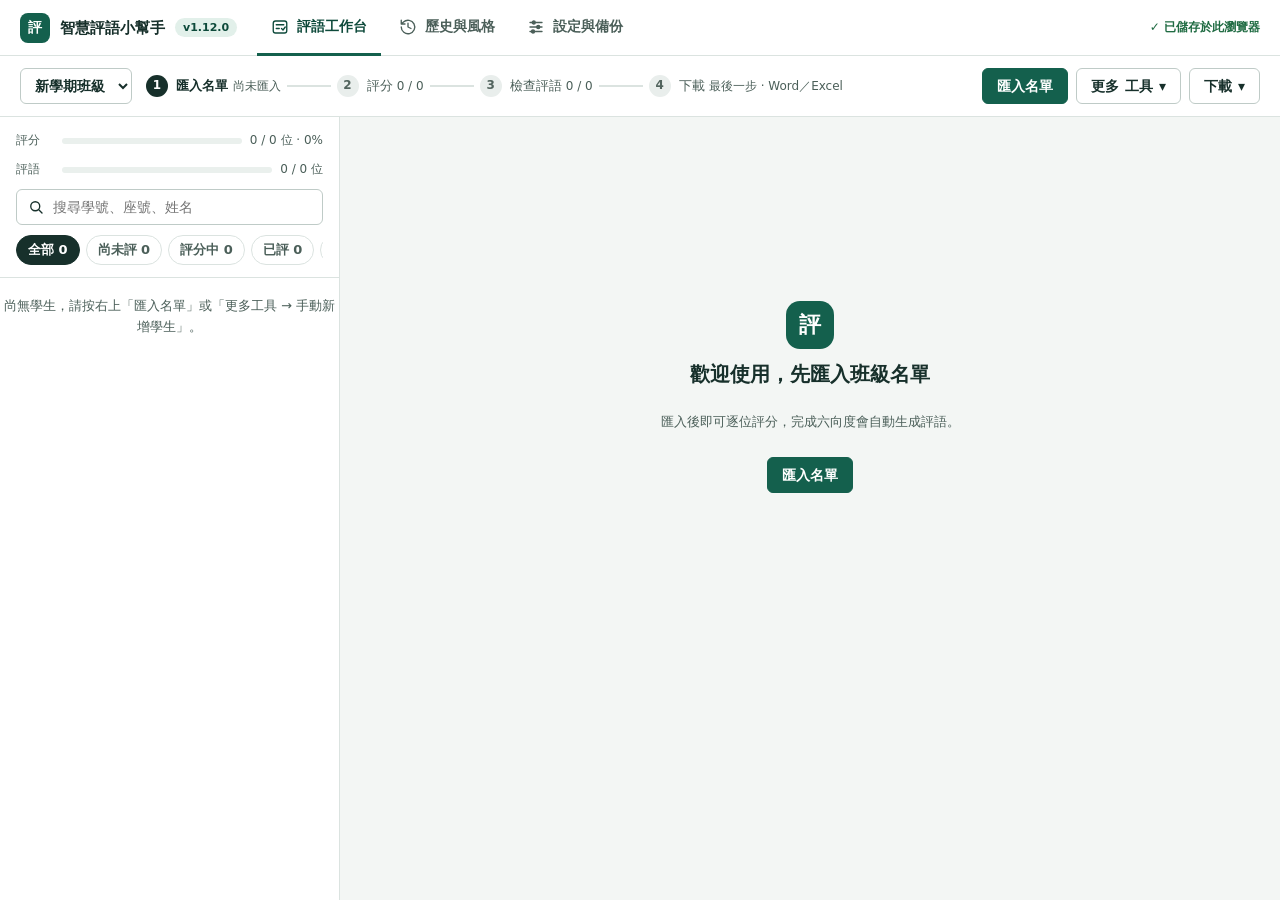
==== commit e0c5a02d: "style: UI 結構調整——歷史與設定頁依定案模擬頁重做、手機單列情境列與底部選單、學號移到修改基本資料 - L1 歷史與風格頁：①匯入②教師風格③歷史清單三步卡片（桌機①②並排）；風格摘要四格＋" ====
--- a/index.html
+++ b/index.html
@@ -1 +1 @@
-<!doctype html><html lang="zh-Hant"><head><meta charset="utf-8"><meta name="viewport" content="width=device-width,initial-scale=1"><meta http-equiv="Content-Security-Policy" content="connect-src 'self'"><title>智慧評語小幫手（Comment Helper） v1.12.0</title><link rel="stylesheet" href="style.css"><script src="vendor/xlsx.full.min.js" defer></script><script src="vendor/jszip.min.js" defer></script><script type="module" src="app.mjs"></script></head><body><header class="top"><div class="brand"><span class="mark" aria-hidden="true">評</span><span>智慧評語小幫手</span><span class="ver" data-version>v1.12.0</span></div><nav class="tabs" aria-label="主要頁面"><button class="tab" data-tab="work" aria-current="page"><svg class="ic" viewBox="0 0 24 24" fill="none" stroke="currentColor" stroke-width="1.8" stroke-linecap="round" stroke-linejoin="round" aria-hidden="true"><rect x="3" y="4" width="18" height="16" rx="3"/><path d="M7 9h10M7 14h4M14 14l2 2 3-4"/></svg>評語工作台</button><button class="tab" data-tab="history"><svg class="ic" viewBox="0 0 24 24" fill="none" stroke="currentColor" stroke-width="1.8" stroke-linecap="round" stroke-linejoin="round" aria-hidden="true"><path d="M3 12a9 9 0 1 0 3-6.7L3 8m0-5v5h5M12 7v5l4 2"/></svg>歷史與風格</button><button class="tab" data-tab="settings"><svg class="ic" viewBox="0 0 24 24" fill="none" stroke="currentColor" stroke-width="1.8" stroke-linecap="round" aria-hidden="true"><path d="M4 6h16M4 12h16M4 18h16"/><circle cx="9" cy="6" r="2" fill="currentColor"/><circle cx="15" cy="12" r="2" fill="currentColor"/><circle cx="8" cy="18" r="2" fill="currentColor"/></svg>設定與備份</button></nav><div id="saved" role="status" class="saved">本機儲存</div></header><main><section id="work"><div class="ctx"><select id="project" class="sel" aria-label="學期班級"></select><ol class="rail" id="rail" aria-label="工作流程"></ol><div class="acts"><button id="primaryAct" class="btn pri" type="button">匯入名單</button><details class="menu" id="menuTools"><summary class="btn">更多工具 <span aria-hidden="true">▾</span></summary><div class="pop tools-pop"><div class="tree-group"><h4>班級</h4><ul class="tree"><li><button class="pi" id="newProject" type="button"><svg class="ic" viewBox="0 0 24 24" fill="none" stroke="currentColor" stroke-width="1.8" stroke-linecap="round" stroke-linejoin="round" aria-hidden="true"><path d="M12 5v14M5 12h14"/></svg><span><strong>新增學期班級</strong><small>建立另一個班級或學期</small></span></button></li><li><button class="pi" id="importBtn" type="button"><svg class="ic" viewBox="0 0 24 24" fill="none" stroke="currentColor" stroke-width="1.8" stroke-linecap="round" stroke-linejoin="round" aria-hidden="true"><path d="M12 4v11M7 10l5 5 5-5M5 20h14"/></svg><span><strong>匯入名單</strong><small>Excel、CSV、Word 報表或貼上文字</small></span></button></li><li><button class="pi" id="addStudent" type="button"><svg class="ic" viewBox="0 0 24 24" fill="none" stroke="currentColor" stroke-width="1.8" stroke-linecap="round" stroke-linejoin="round" aria-hidden="true"><path d="M16 19v-2a4 4 0 0 0-4-4H6a4 4 0 0 0-4 4v2M9 11a4 4 0 1 0 0-8 4 4 0 0 0 0 8M19 8v6M22 11h-6"/></svg><span><strong>手動新增學生</strong></span></button></li></ul></div><div class="tree-group"><h4>全班作業</h4><ul class="tree"><li><button class="pi" id="matrixBtn" type="button"><svg class="ic" viewBox="0 0 24 24" fill="none" stroke="currentColor" stroke-width="1.8" stroke-linecap="round" stroke-linejoin="round" aria-hidden="true"><path d="M4 4h16v16H4zM4 9h16M4 14h16M9 4v16"/></svg><span><strong>全班快速評分</strong><small>以表格一次評完整班</small></span></button></li><li><button class="pi" id="classEditBtn" type="button"><svg class="ic" viewBox="0 0 24 24" fill="none" stroke="currentColor" stroke-width="1.8" stroke-linecap="round" stroke-linejoin="round" aria-hidden="true"><path d="M4 20h4L19 9l-4-4L4 16z"/></svg><span><strong>全班評語編輯</strong><small>逐位直接修改評語</small></span></button></li><li><button class="pi" id="baseline" type="button"><svg class="ic" viewBox="0 0 24 24" fill="none" stroke="currentColor" stroke-width="1.8" stroke-linecap="round" stroke-linejoin="round" aria-hidden="true"><path d="M5 12l4 4 10-10"/></svg><span><strong>全班基準評分</strong><small>只填補尚未評分的向度</small></span></button></li><li><button class="pi" id="batch" type="button" title="保留已完成及教師手動編輯的評語"><svg class="ic" viewBox="0 0 24 24" fill="none" stroke="currentColor" stroke-width="1.8" stroke-linecap="round" stroke-linejoin="round" aria-hidden="true"><path d="M12 3l2 5 5 2-5 2-2 5-2-5-5-2 5-2z"/></svg><span><strong>補齊未完成評語</strong><small>為評分完整者生成評語</small></span></button></li><li><button class="pi" id="auditBtn" type="button"><svg class="ic" viewBox="0 0 24 24" fill="none" stroke="currentColor" stroke-width="1.8" stroke-linecap="round" stroke-linejoin="round" aria-hidden="true"><path d="M4 12.5l4.5 4.5L20 7"/></svg><span><strong>全班品質檢視</strong><small>下載前檢查字數、重複與提醒</small></span></button></li></ul></div><div class="tree-group"><h4>選用 AI 協作</h4><ul class="tree"><li><button class="pi handoff-action" id="handoffBtn" type="button"><svg class="ic" viewBox="0 0 24 24" fill="none" stroke="currentColor" stroke-width="1.8" stroke-linecap="round" stroke-linejoin="round" aria-hidden="true"><path d="M4 12h10M10 8l4 4-4 4M14 4h6v16h-6"/></svg><span><strong>下載 AI 交接檔</strong><small>程式不會替你傳送任何資料</small></span></button></li><li><button class="pi" id="returnBtn" type="button"><svg class="ic" viewBox="0 0 24 24" fill="none" stroke="currentColor" stroke-width="1.8" stroke-linecap="round" stroke-linejoin="round" aria-hidden="true"><path d="M20 12H10M14 8l-4 4 4 4M10 4H4v16h6"/></svg><span><strong>匯入 AI 結果</strong></span></button></li></ul></div><div class="tree-group"><h4>選項</h4><ul class="tree"><li><label class="pi"><input type="checkbox" id="instant" checked><span><strong>自動生成評語</strong><small>完成六向度後立即生成</small></span></label></li></ul><p class="note2" id="mode"></p></div></div></details><details class="menu" id="menuDl"><summary class="btn">下載 <span aria-hidden="true">▾</span></summary><div class="pop"><h4>正式評語</h4><button id="word" class="pi download-word" type="button"><span><strong>下載 Word</strong><small>學號、座號、姓名、評語</small></span></button><button id="excel" class="pi download-excel" type="button"><span><strong>下載 Excel</strong><small>學號、座號、姓名、評語</small></span></button><button id="copyAll" class="pi copy-action" type="button"><span><strong>複製正式評語</strong><small>貼到表格或文件</small></span></button><h4>教師留存</h4><button id="fullExcel" class="pi download-excel-full" type="button" title="包含六向度、星等、觀察及草稿的教師內部紀錄"><span><strong>下載完整 Excel</strong><small>含評分、觀察與個資，僅供教師留存</small></span></button></div></details></div></div><div class="split" id="split" data-view="list"><div class="roster"><div class="rhead"><div class="meter"><span>評分</span><div class="progress"><i id="bar"></i></div><span id="progressText" class="num">0 / 0</span></div><div class="meter"><span>評語</span><div class="progress comment-progress"><i id="commentBar"></i></div><span id="commentProgressText" class="num">0 / 0</span></div><label class="search"><svg class="ic" viewBox="0 0 24 24" fill="none" stroke="currentColor" stroke-width="1.8" stroke-linecap="round" aria-hidden="true"><circle cx="11" cy="11" r="6"/><path d="m20 20-4-4"/></svg><input id="search" placeholder="搜尋學號、座號、姓名" aria-label="搜尋學號、座號、姓名"></label><div class="seg" id="seg" role="group" aria-label="篩選學生"></div><select id="filter" hidden aria-hidden="true" tabindex="-1"><option value="all">全部學生</option><option value="new">尚未評</option><option value="doing">評分中</option><option value="done">已評</option><option value="attention">評語需留意</option></select></div><div class="rows" id="list"></div></div><div class="detail" id="panel"></div></div></section><section id="history" class="page" hidden><h2>歷史評語與教師風格</h2><p>匯入含「評語」欄的 Excel／CSV／Word 校務報表，或每行一則評語的文字檔。若有學號，會保留對應關係。</p><input type="file" id="historyFile" aria-label="歷史評語檔案" accept=".xlsx,.csv,.txt,.docx"><textarea id="historyText" aria-label="歷史評語文字" placeholder="每行一則歷史評語"></textarea><button id="addHistory">加入歷史評語</button><div id="styleMetrics" class="style-metrics"></div><pre id="profile"></pre><p id="styleActive" class="muted"></p><div class="toolbar"><button id="styleReview">審核教師風格</button><select id="styleVersionSelect" aria-label="歷史風格版本"></select><button id="styleRestore" disabled>由舊版建立新版本</button></div><div id="styleEditor" hidden><label>教師偏好用詞（以頓號分隔）<textarea id="styleWords"></textarea></label><div class="toolbar"><button id="styleCancel">取消</button><button id="styleApprove" class="primary">確認並儲存新風格版本</button></div></div><label>搜尋歷史評語、姓名或學號<input id="historySearch" placeholder="搜尋歷史資料"></label><p class="muted">沒有學號的歷史資料，請核對後手動補入學號，避免升班或座號改變造成誤連結。</p><div id="historyList"></div></section><section id="settings" class="page" hidden><h2>設定與備份</h2><div class="admin-panel"><h3>學生名單管理</h3><p class="muted">可管理各班名單，不影響其他班級。修改已確認學生的學號會解除評語鎖定以供重新核對；修改姓名或座號則保留原評語。移除學生會移入本機回收區，仍可還原。</p><div class="toolbar"><select id="adminProject" aria-label="管理班級"></select><button id="adminAdd" class="primary">＋ 新增學生</button><input id="adminSearch" placeholder="搜尋學號、座號、姓名" aria-label="搜尋管理名單"></div><div id="adminRoster"></div><details class="trash-panel"><summary id="trashTitle">已移除學生</summary><div id="adminTrash"></div></details></div><p>本機資料不會跨裝置同步，清除瀏覽器資料可能遺失。</p><button id="backup">下載完整 JSON 備份</button><input id="restore" type="file" accept=".json" aria-label="還原備份"><div class="admin-panel"><h3>本機深層自然語言引擎</h3><p class="muted">先建立證據、規劃肯定與期許，再組織語句及自動檢查。全程在瀏覽器內處理，不使用大型語言模型。</p><details><summary>查看內建語意主題</summary><p id="semanticBuiltin"></p><label>搜尋內建語意規則<input id="semanticSearch" placeholder="守時、班級服務、溝通"></label><div class="toolbar semantic-filters"><label>評量向度<select id="semanticDimensionFilter" aria-label="語意庫向度"></select></label><span id="semanticResultCount" class="muted" role="status"></span></div><div id="semanticBuiltinList"></div></details><h3>個人語意庫</h3><p class="muted">新增辨識詞與肯定或成長描述；修改保留舊版，停用不刪除。自訂規則會參與本機生成。</p><div class="semantic-form"><label>主題<input id="semanticTopic" placeholder="例如：借閱管理"></label><label>辨識詞（頓號分隔）<input id="semanticKeywords" placeholder="例如：忘記還書、逾期還書"></label><label>用途<select id="semanticKind"><option value="goal">成長期待</option><option value="positive">肯定描述</option></select></label><label>對應描述<input id="semanticPhrase" placeholder="例如：養成按時歸還的習慣"></label><label>對應向度<select id="semanticDim"><option value="">不限</option><option value="0">日常生活表現</option><option value="1">整潔習慣</option><option value="2">禮節</option><option value="3">班級服務</option><option value="4">待人誠信</option><option value="5">自律自重</option></select></label><label>適用等第（留空不限）<input id="semanticGrades" placeholder="1、2"></label><label>優先序 0–9<input id="semanticPriority" type="number" min="0" max="9" value="0"></label><label>排除詞（選填）<input id="semanticExclude" placeholder="已改善、不再"></label><button id="semanticSave" class="primary">儲存語意規則</button></div><div id="semanticList"></div><details class="semantic-lab"><summary>語意試驗區（不修改學生資料）</summary><p class="muted">輸入合成或去識別的觀察與等第，查看實際辨識及生成結果。試驗不儲存、不參與班級歷史去重，也不會改變評語或風格學習。</p><div id="semanticLabScores" class="semantic-form"></div><label>試驗觀察<textarea id="semanticLabNote" placeholder="例如：熱心協助同學，但經常遲到"></textarea></label><label><input type="checkbox" id="semanticLabUnsaved"> 同時試用目前尚未儲存的語意規則</label><div class="toolbar"><button id="semanticLabRun" class="primary">試生成與檢查</button><button id="semanticLabClear">清空試驗</button></div><div id="semanticLabResult" role="status" aria-live="polite"></div></details><p>所有評語生成、風格學習與歷史比對均在瀏覽器內處理，不需要 API 金鑰、不連接任何 AI 端點。若需要慣用 AI 的協助，可從工作台下載交接檔，自行上傳；程式不會替你傳送任何學生資料。</p><button id="settingsHandoff">開啟 AI 交接</button></div></section><footer class="foot">智慧評語小幫手（Comment Helper） <span data-version>v1.12.0</span> · <a href="https://github.com/derliang/comment-helper" target="_blank" rel="noopener noreferrer">GitHub 原始碼</a> · 資料保存在此瀏覽器</footer></main><nav class="tabbar" aria-label="主要頁面（手機）"><button class="tab" data-go="work" aria-current="page">評語工作台</button><button class="tab" data-go="history">歷史與風格</button><button class="tab" data-go="settings">設定與備份</button></nav><dialog id="importDialog"><h2>匯入學生名單</h2><p>支援多工作表 Excel 與校務 Word 報表，可貼上 Excel 表格（學號、座號、姓名、評分向度）或每行一個姓名。</p><input type="file" id="rosterFile" aria-label="名單檔案" accept=".xlsx,.csv,.txt,.docx"><textarea id="rosterText" aria-label="貼上名單文字" placeholder="學號&#9;座號&#9;姓名&#10;000001&#9;01&#9;示範學生"></textarea><div class="toolbar"><button id="previewImport">預覽匯入</button><button id="cancelImport">取消</button><button class="primary" id="applyImport">新增至目前班級</button></div><pre id="importPreview" aria-live="polite"></pre></dialog><dialog id="studentDialog"><h2 id="studentDialogTitle">學生資料</h2><label>學號（可留空）<input id="studentId" maxlength="32"></label><label>座號<input id="studentSeat" inputmode="numeric"></label><label>姓名<input id="studentName" maxlength="60"></label><p id="studentError" role="alert" class="issues"></p><div class="toolbar"><button id="cancelStudent">取消</button><button id="saveStudent" class="primary">儲存</button></div></dialog><dialog id="auditDialog"><div class="section-heading"><div><h2>全班評語品質檢視</h2><p class="muted">本機檢查不代表教育適切性保證；點選學生可返回核對。</p></div><button id="closeAudit">關閉</button></div><div id="auditSummary"></div><div id="auditRows"></div></dialog><dialog id="handoffDialog"><div class="section-heading"><div><h2>AI 交接／提交準備</h2><p>下載評分、現行評語指令及覆評規範，交由你慣用的 AI 自行處理。</p></div><button id="closeHandoff">關閉</button></div><label>交接任務<select id="handoffTask"><option value="generate">從零生成</option><option value="polish" selected>潤飾現有評語</option><option value="review">品質覆評（不改寫）</option><option value="rewrite">針對問題重寫</option></select></label><label>學生範圍<select id="handoffScope"><option value="pending">評分完整且未保護</option><option value="selected">指定學生</option><option value="all">全班評分完整（含已確認）</option></select></label><div id="handoffStudents" class="handoff-students" hidden></div><div class="handoff-options"><label><input type="checkbox" id="handoffNames"> 包含學生姓名與班級名稱（預設不含）</label><label><input type="checkbox" id="handoffHistory"> 包含歷史評語、同生歷史及教師範例（預設不含）</label></div><p class="privacy-note">評分與觀察會寫入檔案。預設省略姓名、學號及班級名稱；已知姓名與長數字會初步遮蔽，但觀察仍可能可辨識學生，請下載後先檢查並依校方規範決定是否上傳。程式不會自動傳送資料。</p><p id="handoffSummary" role="status"></p><details><summary>預覽即將下載的學生資料（不含完整指令）</summary><pre id="handoffPreview"></pre></details><label>交接命令<textarea id="handoffCommand" readonly></textarea></label><div class="toolbar"><button id="copyHandoff">複製交接命令</button><button id="downloadHandoff" class="primary">下載 AI 交接檔（Markdown）</button></div></dialog><dialog id="classDialog"><div class="section-heading"><div><h2 id="classDialogTitle">全班快速評分</h2><p id="classDialogHint"></p></div><button id="closeClassDialog">完成／關閉</button></div><div id="classView"></div></dialog><dialog id="returnDialog"><div class="section-heading"><div><h2>匯入 AI 結果</h2><p>僅處理本機已下載交接批次。預覽不修改資料；選擇採用後才替換單一正式評語。</p></div><button id="closeReturn">關閉</button></div><label>Excel、CSV、TSV<input type="file" id="returnFile" accept=".xlsx,.csv,.tsv,.txt"></label><label>或貼上含欄名的 TSV／CSV<textarea id="returnText" placeholder="資料代碼　座號　姓名　評語"></textarea></label><div class="toolbar"><button id="previewReturn">預覽及檢查</button><button id="applyReturn" class="primary" disabled>採用選取評語</button></div><p id="returnSummary" role="status"></p><div id="returnRows"></div><details id="returnAudit" hidden><summary>AI 覆核紀錄（僅供參考）</summary><pre id="returnAuditText"></pre></details></dialog><div id="toast" role="status"></div></body></html>
+<!doctype html><html lang="zh-Hant"><head><meta charset="utf-8"><meta name="viewport" content="width=device-width,initial-scale=1"><meta http-equiv="Content-Security-Policy" content="connect-src 'self'"><title>智慧評語小幫手（Comment Helper） v1.12.0</title><link rel="stylesheet" href="style.css"><script src="vendor/xlsx.full.min.js" defer></script><script src="vendor/jszip.min.js" defer></script><script type="module" src="app.mjs"></script></head><body><header class="top"><div class="brand"><span class="mark" aria-hidden="true">評</span><span>智慧評語小幫手</span><span class="ver" data-version>v1.12.0</span></div><nav class="tabs" aria-label="主要頁面"><button class="tab" data-tab="work" aria-current="page"><svg class="ic" viewBox="0 0 24 24" fill="none" stroke="currentColor" stroke-width="1.8" stroke-linecap="round" stroke-linejoin="round" aria-hidden="true"><rect x="3" y="4" width="18" height="16" rx="3"/><path d="M7 9h10M7 14h4M14 14l2 2 3-4"/></svg>評語工作台</button><button class="tab" data-tab="history"><svg class="ic" viewBox="0 0 24 24" fill="none" stroke="currentColor" stroke-width="1.8" stroke-linecap="round" stroke-linejoin="round" aria-hidden="true"><path d="M3 12a9 9 0 1 0 3-6.7L3 8m0-5v5h5M12 7v5l4 2"/></svg>歷史與風格</button><button class="tab" data-tab="settings"><svg class="ic" viewBox="0 0 24 24" fill="none" stroke="currentColor" stroke-width="1.8" stroke-linecap="round" aria-hidden="true"><path d="M4 6h16M4 12h16M4 18h16"/><circle cx="9" cy="6" r="2" fill="currentColor"/><circle cx="15" cy="12" r="2" fill="currentColor"/><circle cx="8" cy="18" r="2" fill="currentColor"/></svg>設定與備份</button></nav><div id="saved" role="status" class="saved">本機儲存</div></header><main><section id="work"><div class="ctx"><select id="project" class="sel" aria-label="學期班級"></select><ol class="rail" id="rail" aria-label="工作流程"></ol><div class="acts"><button id="primaryAct" class="btn pri" type="button">匯入名單</button><details class="menu" id="menuTools"><summary class="btn">更多<span class="opt">工具</span> <span aria-hidden="true">▾</span></summary><div class="pop tools-pop"><div class="tree-group"><h4>班級</h4><ul class="tree"><li><button class="pi" id="newProject" type="button"><svg class="ic" viewBox="0 0 24 24" fill="none" stroke="currentColor" stroke-width="1.8" stroke-linecap="round" stroke-linejoin="round" aria-hidden="true"><path d="M12 5v14M5 12h14"/></svg><span><strong>新增學期班級</strong><small>建立另一個班級或學期</small></span></button></li><li><button class="pi" id="importBtn" type="button"><svg class="ic" viewBox="0 0 24 24" fill="none" stroke="currentColor" stroke-width="1.8" stroke-linecap="round" stroke-linejoin="round" aria-hidden="true"><path d="M12 4v11M7 10l5 5 5-5M5 20h14"/></svg><span><strong>匯入名單</strong><small>Excel、CSV、Word 報表或貼上文字</small></span></button></li><li><button class="pi" id="addStudent" type="button"><svg class="ic" viewBox="0 0 24 24" fill="none" stroke="currentColor" stroke-width="1.8" stroke-linecap="round" stroke-linejoin="round" aria-hidden="true"><path d="M16 19v-2a4 4 0 0 0-4-4H6a4 4 0 0 0-4 4v2M9 11a4 4 0 1 0 0-8 4 4 0 0 0 0 8M19 8v6M22 11h-6"/></svg><span><strong>手動新增學生</strong></span></button></li></ul></div><div class="tree-group"><h4>全班作業</h4><ul class="tree"><li><button class="pi" id="matrixBtn" type="button"><svg class="ic" viewBox="0 0 24 24" fill="none" stroke="currentColor" stroke-width="1.8" stroke-linecap="round" stroke-linejoin="round" aria-hidden="true"><path d="M4 4h16v16H4zM4 9h16M4 14h16M9 4v16"/></svg><span><strong>全班快速評分</strong><small>以表格一次評完整班</small></span></button></li><li><button class="pi" id="classEditBtn" type="button"><svg class="ic" viewBox="0 0 24 24" fill="none" stroke="currentColor" stroke-width="1.8" stroke-linecap="round" stroke-linejoin="round" aria-hidden="true"><path d="M4 20h4L19 9l-4-4L4 16z"/></svg><span><strong>全班評語編輯</strong><small>逐位直接修改評語</small></span></button></li><li><button class="pi" id="baseline" type="button"><svg class="ic" viewBox="0 0 24 24" fill="none" stroke="currentColor" stroke-width="1.8" stroke-linecap="round" stroke-linejoin="round" aria-hidden="true"><path d="M5 12l4 4 10-10"/></svg><span><strong>全班基準評分</strong><small>只填補尚未評分的向度</small></span></button></li><li><button class="pi" id="batch" type="button" title="保留已完成及教師手動編輯的評語"><svg class="ic" viewBox="0 0 24 24" fill="none" stroke="currentColor" stroke-width="1.8" stroke-linecap="round" stroke-linejoin="round" aria-hidden="true"><path d="M12 3l2 5 5 2-5 2-2 5-2-5-5-2 5-2z"/></svg><span><strong>補齊未完成評語</strong><small>為評分完整者生成評語</small></span></button></li><li><button class="pi" id="auditBtn" type="button"><svg class="ic" viewBox="0 0 24 24" fill="none" stroke="currentColor" stroke-width="1.8" stroke-linecap="round" stroke-linejoin="round" aria-hidden="true"><path d="M4 12.5l4.5 4.5L20 7"/></svg><span><strong>全班品質檢視</strong><small>下載前檢查字數、重複與提醒</small></span></button></li></ul></div><div class="tree-group"><h4>選用 AI 協作</h4><ul class="tree"><li><button class="pi handoff-action" id="handoffBtn" type="button"><svg class="ic" viewBox="0 0 24 24" fill="none" stroke="currentColor" stroke-width="1.8" stroke-linecap="round" stroke-linejoin="round" aria-hidden="true"><path d="M4 12h10M10 8l4 4-4 4M14 4h6v16h-6"/></svg><span><strong>下載 AI 交接檔</strong><small>程式不會替你傳送任何資料</small></span></button></li><li><button class="pi" id="returnBtn" type="button"><svg class="ic" viewBox="0 0 24 24" fill="none" stroke="currentColor" stroke-width="1.8" stroke-linecap="round" stroke-linejoin="round" aria-hidden="true"><path d="M20 12H10M14 8l-4 4 4 4M10 4H4v16h6"/></svg><span><strong>匯入 AI 結果</strong></span></button></li></ul></div><div class="tree-group"><h4>選項</h4><ul class="tree"><li><label class="pi"><input type="checkbox" id="instant" checked><span><strong>自動生成評語</strong><small>完成六向度後立即生成</small></span></label></li></ul><p class="note2" id="mode"></p></div></div></details><details class="menu" id="menuDl"><summary class="btn">下載 <span aria-hidden="true">▾</span></summary><div class="pop"><h4>正式評語</h4><button id="word" class="pi download-word" type="button"><span><strong>下載 Word</strong><small>學號、座號、姓名、評語</small></span></button><button id="excel" class="pi download-excel" type="button"><span><strong>下載 Excel</strong><small>學號、座號、姓名、評語</small></span></button><button id="copyAll" class="pi copy-action" type="button"><span><strong>複製正式評語</strong><small>貼到表格或文件</small></span></button><h4>教師留存</h4><button id="fullExcel" class="pi download-excel-full" type="button" title="包含六向度、星等、觀察及草稿的教師內部紀錄"><span><strong>下載完整 Excel</strong><small>含評分、觀察與個資，僅供教師留存</small></span></button></div></details></div></div><div class="split" id="split" data-view="list"><div class="roster"><div class="rhead"><div class="meter"><span>評分</span><div class="progress"><i id="bar"></i></div><span id="progressText" class="num">0 / 0</span></div><div class="meter"><span>評語</span><div class="progress comment-progress"><i id="commentBar"></i></div><span id="commentProgressText" class="num">0 / 0</span></div><label class="search"><svg class="ic" viewBox="0 0 24 24" fill="none" stroke="currentColor" stroke-width="1.8" stroke-linecap="round" aria-hidden="true"><circle cx="11" cy="11" r="6"/><path d="m20 20-4-4"/></svg><input id="search" placeholder="搜尋學號、座號、姓名" aria-label="搜尋學號、座號、姓名"></label><div class="seg" id="seg" role="group" aria-label="篩選學生"></div><select id="filter" hidden aria-hidden="true" tabindex="-1"><option value="all">全部學生</option><option value="new">尚未評</option><option value="doing">評分中</option><option value="done">已評</option><option value="attention">評語需留意</option></select></div><div class="rows" id="list"></div></div><div class="detail" id="panel"></div></div></section><section id="history" class="page" hidden><div class="ph"><h2>歷史評語與教師風格</h2><p>匯入含「評語」欄的 Excel／CSV／Word 校務報表，或每行一則評語的文字檔。若有學號，會保留對應關係；資料只存在本機。</p></div><div class="cols"><div class="card"><h3><b class="stepno" aria-hidden="true">1</b>匯入歷史評語</h3><div class="drop"><input type="file" id="historyFile" aria-label="歷史評語檔案" accept=".xlsx,.csv,.txt,.docx"></div><label class="field">或貼上（每行一則）<textarea id="historyText" aria-label="歷史評語文字" placeholder="每行一則歷史評語" rows="3"></textarea></label><button id="addHistory" class="btn pri" type="button">加入歷史評語</button><p class="note2">沒有學號的歷史資料，請核對後再手動補入學號，避免升班或座號異動造成誤連結。</p></div><div class="card"><h3><b class="stepno" aria-hidden="true">2</b>教師風格<small id="styleActive" role="status"></small></h3><div id="styleMetrics" class="style-metrics"></div><h4 class="sub-h">偏好用語</h4><div id="profile" class="profile"></div><div class="toolbar"><button id="styleReview" class="btn sub" type="button">審核教師風格</button><select id="styleVersionSelect" class="sel" aria-label="歷史風格版本"></select><button id="styleRestore" class="btn" type="button" disabled>由舊版建立新版本</button></div><div id="styleEditor" hidden><label class="field">教師偏好用詞（以頓號分隔）<textarea id="styleWords"></textarea></label><div class="toolbar"><button id="styleCancel" class="btn" type="button">取消</button><button id="styleApprove" class="btn pri" type="button">確認並儲存新風格版本</button></div></div></div></div><div class="card"><h3><b class="stepno" aria-hidden="true">3</b>歷史清單<small id="historyCount"></small></h3><label class="search"><svg class="ic" viewBox="0 0 24 24" fill="none" stroke="currentColor" stroke-width="1.8" stroke-linecap="round" aria-hidden="true"><circle cx="11" cy="11" r="6"/><path d="m20 20-4-4"/></svg><input id="historySearch" placeholder="搜尋評語、姓名或學號" aria-label="搜尋歷史評語、姓名或學號"></label><div id="historyList"></div></div></section><section id="settings" class="page" hidden><div class="ph"><h2>設定與備份</h2></div><div class="sgrid"><div class="subnav" role="tablist" aria-label="設定項目"><button type="button" role="tab" data-sec="roster" aria-controls="sec-roster" aria-selected="true" aria-current="true">學生名單管理</button><button type="button" role="tab" data-sec="backup" aria-controls="sec-backup" aria-selected="false">備份與還原</button><button type="button" role="tab" data-sec="semantic" aria-controls="sec-semantic" aria-selected="false">本機語意引擎</button><button type="button" role="tab" data-sec="handoff" aria-controls="sec-handoff" aria-selected="false">AI 交接</button></div><div class="panels"><div class="card admin-panel" role="tabpanel" id="sec-roster" data-sec-panel="roster"><h3>學生名單管理</h3><p class="muted">可管理各班名單，不影響其他班級。修改已確認學生的學號會解除評語鎖定以供重新核對；修改姓名或座號則保留原評語。移除學生會移入本機回收區，仍可還原。</p><div class="toolbar"><select id="adminProject" aria-label="管理班級"></select><button id="adminAdd" class="primary">＋ 新增學生</button><input id="adminSearch" placeholder="搜尋學號、座號、姓名" aria-label="搜尋管理名單"></div><div id="adminRoster"></div><details class="trash-panel"><summary id="trashTitle">已移除學生</summary><div id="adminTrash"></div></details></div><div class="card admin-panel" role="tabpanel" id="sec-backup" data-sec-panel="backup" hidden><h3>備份與還原</h3><p class="muted">本機資料不會跨裝置同步，清除瀏覽器資料可能遺失，請定期備份。</p><div class="toolbar"><button id="backup" class="btn pri" type="button">下載完整 JSON 備份</button><input id="restore" type="file" accept=".json" aria-label="還原備份"></div></div><div class="card admin-panel" role="tabpanel" id="sec-semantic" data-sec-panel="semantic" hidden><h3>本機語意引擎<small>不連網、不需金鑰</small></h3><p class="muted">先建立證據、規劃肯定與期許，再組織語句及自動檢查。全程在瀏覽器內處理，不使用大型語言模型。</p><details><summary>查看內建語意主題</summary><p id="semanticBuiltin"></p><label>搜尋內建語意規則<input id="semanticSearch" placeholder="守時、班級服務、溝通"></label><div class="toolbar semantic-filters"><label>評量向度<select id="semanticDimensionFilter" aria-label="語意庫向度"></select></label><span id="semanticResultCount" class="muted" role="status"></span></div><div id="semanticBuiltinList"></div></details><details class="sem-personal"><summary>個人語意庫</summary><p class="muted">新增辨識詞與肯定或成長描述；修改保留舊版，停用不刪除。自訂規則會參與本機生成。</p><div class="semantic-form"><label>主題<input id="semanticTopic" placeholder="例如：借閱管理"></label><label>辨識詞（頓號分隔）<input id="semanticKeywords" placeholder="例如：忘記還書、逾期還書"></label><label>用途<select id="semanticKind"><option value="goal">成長期待</option><option value="positive">肯定描述</option></select></label><label>對應描述<input id="semanticPhrase" placeholder="例如：養成按時歸還的習慣"></label><label>對應向度<select id="semanticDim"><option value="">不限</option><option value="0">日常生活表現</option><option value="1">整潔習慣</option><option value="2">禮節</option><option value="3">班級服務</option><option value="4">待人誠信</option><option value="5">自律自重</option></select></label><label>適用等第（留空不限）<input id="semanticGrades" placeholder="1、2"></label><label>優先序 0–9<input id="semanticPriority" type="number" min="0" max="9" value="0"></label><label>排除詞（選填）<input id="semanticExclude" placeholder="已改善、不再"></label><button id="semanticSave" class="primary">儲存語意規則</button></div><div id="semanticList"></div></details><details class="semantic-lab"><summary>語意試驗區（不修改學生資料）</summary><p class="muted">輸入合成或去識別的觀察與等第，查看實際辨識及生成結果。試驗不儲存、不參與班級歷史去重，也不會改變評語或風格學習。</p><div id="semanticLabScores" class="semantic-form"></div><label>試驗觀察<textarea id="semanticLabNote" placeholder="例如：熱心協助同學，但經常遲到"></textarea></label><label><input type="checkbox" id="semanticLabUnsaved"> 同時試用目前尚未儲存的語意規則</label><div class="toolbar"><button id="semanticLabRun" class="primary">試生成與檢查</button><button id="semanticLabClear">清空試驗</button></div><div id="semanticLabResult" role="status" aria-live="polite"></div></details></div><div class="card admin-panel" role="tabpanel" id="sec-handoff" data-sec-panel="handoff" hidden><h3>AI 交接</h3><p>所有評語生成、風格學習與歷史比對均在瀏覽器內處理，不需要 API 金鑰、不連接任何 AI 端點。若需要慣用 AI 的協助，可從工作台下載交接檔，自行上傳；程式不會替你傳送任何學生資料。</p><button id="settingsHandoff" class="btn pri" type="button">開啟 AI 交接</button></div></div></div></section><footer class="foot">智慧評語小幫手（Comment Helper） <span data-version>v1.12.0</span> · <a href="https://github.com/derliang/comment-helper" target="_blank" rel="noopener noreferrer">GitHub 原始碼</a> · 資料保存在此瀏覽器</footer></main><nav class="tabbar" aria-label="主要頁面（手機）"><button class="tab" data-go="work" aria-current="page">評語工作台</button><button class="tab" data-go="history">歷史與風格</button><button class="tab" data-go="settings">設定與備份</button></nav><dialog id="importDialog"><h2>匯入學生名單</h2><p>支援多工作表 Excel 與校務 Word 報表，可貼上 Excel 表格（學號、座號、姓名、評分向度）或每行一個姓名。</p><input type="file" id="rosterFile" aria-label="名單檔案" accept=".xlsx,.csv,.txt,.docx"><textarea id="rosterText" aria-label="貼上名單文字" placeholder="學號&#9;座號&#9;姓名&#10;000001&#9;01&#9;示範學生"></textarea><div class="toolbar"><button id="previewImport">預覽匯入</button><button id="cancelImport">取消</button><button class="primary" id="applyImport">新增至目前班級</button></div><pre id="importPreview" aria-live="polite"></pre></dialog><dialog id="studentDialog"><h2 id="studentDialogTitle">學生資料</h2><label>學號（跨學期識別，可留空）<input id="studentId" maxlength="32"></label><label>座號<input id="studentSeat" inputmode="numeric"></label><label>姓名<input id="studentName" maxlength="60"></label><p id="studentError" role="alert" class="issues"></p><div class="toolbar"><button id="cancelStudent">取消</button><button id="saveStudent" class="primary">儲存</button></div></dialog><dialog id="auditDialog"><div class="section-heading"><div><h2>全班評語品質檢視</h2><p class="muted">本機檢查不代表教育適切性保證；點選學生可返回核對。</p></div><button id="closeAudit">關閉</button></div><div id="auditSummary"></div><div id="auditRows"></div></dialog><dialog id="handoffDialog"><div class="section-heading"><div><h2>AI 交接／提交準備</h2><p>下載評分、現行評語指令及覆評規範，交由你慣用的 AI 自行處理。</p></div><button id="closeHandoff">關閉</button></div><label>交接任務<select id="handoffTask"><option value="generate">從零生成</option><option value="polish" selected>潤飾現有評語</option><option value="review">品質覆評（不改寫）</option><option value="rewrite">針對問題重寫</option></select></label><label>學生範圍<select id="handoffScope"><option value="pending">評分完整且未保護</option><option value="selected">指定學生</option><option value="all">全班評分完整（含已確認）</option></select></label><div id="handoffStudents" class="handoff-students" hidden></div><div class="handoff-options"><label><input type="checkbox" id="handoffNames"> 包含學生姓名與班級名稱（預設不含）</label><label><input type="checkbox" id="handoffHistory"> 包含歷史評語、同生歷史及教師範例（預設不含）</label></div><p class="privacy-note">評分與觀察會寫入檔案。預設省略姓名、學號及班級名稱；已知姓名與長數字會初步遮蔽，但觀察仍可能可辨識學生，請下載後先檢查並依校方規範決定是否上傳。程式不會自動傳送資料。</p><p id="handoffSummary" role="status"></p><details><summary>預覽即將下載的學生資料（不含完整指令）</summary><pre id="handoffPreview"></pre></details><label>交接命令<textarea id="handoffCommand" readonly></textarea></label><div class="toolbar"><button id="copyHandoff">複製交接命令</button><button id="downloadHandoff" class="primary">下載 AI 交接檔（Markdown）</button></div></dialog><dialog id="classDialog"><div class="section-heading"><div><h2 id="classDialogTitle">全班快速評分</h2><p id="classDialogHint"></p></div><button id="closeClassDialog">完成／關閉</button></div><div id="classView"></div></dialog><dialog id="returnDialog"><div class="section-heading"><div><h2>匯入 AI 結果</h2><p>僅處理本機已下載交接批次。預覽不修改資料；選擇採用後才替換單一正式評語。</p></div><button id="closeReturn">關閉</button></div><label>Excel、CSV、TSV<input type="file" id="returnFile" accept=".xlsx,.csv,.tsv,.txt"></label><label>或貼上含欄名的 TSV／CSV<textarea id="returnText" placeholder="資料代碼　座號　姓名　評語"></textarea></label><div class="toolbar"><button id="previewReturn">預覽及檢查</button><button id="applyReturn" class="primary" disabled>採用選取評語</button></div><p id="returnSummary" role="status"></p><div id="returnRows"></div><details id="returnAudit" hidden><summary>AI 覆核紀錄（僅供參考）</summary><pre id="returnAuditText"></pre></details></dialog><div id="toast" role="status"></div></body></html>
--- a/style.css
+++ b/style.css
@@ -329,4 +329,60 @@
   input[type=file]::file-selector-button{min-height:44px}
 }
 @media(min-width:640px){.tools-pop{max-height:min(78vh,calc(100vh - 150px))}}
-#backup{margin-right:10px}
+
+
+/* v1.12.1 UI 結構調整（設計員 PR-B，2026-11-28）：歷史與風格頁、設定與備份頁依定案模擬頁重做；手機單列情境列與底部選單 */
+.ph{margin-bottom:2px}.page .ph h2{margin:0;font-size:22px}.page .ph p{margin:2px 0 0;color:var(--ink2)}
+.page{display:grid;gap:16px;align-content:start}
+.page .card h3,.page .admin-panel h3{margin:0 0 10px;font-size:14px}
+.page .cols{display:grid;grid-template-columns:minmax(0,1fr) minmax(0,1.2fr);gap:14px;align-items:start}
+.stepno{display:inline-grid;place-items:center;width:22px;height:22px;border-radius:50%;background:var(--ink);color:#fff;font-size:12px;font-weight:700;flex:none}
+.drop{border:1.5px dashed var(--line2);border-radius:var(--r2);padding:14px;text-align:center;color:var(--ink2);background:var(--bg)}
+.drop input[type=file]{max-width:100%}
+.page .card .field{display:grid;gap:5px;margin:10px 0 0;font-size:13px}
+.page .card .field textarea{margin:0;min-height:76px}
+.page .card>.btn.pri{margin-top:10px}
+.page .card>.note2{margin:10px 0 0}
+.sub-h{margin:14px 0 6px;font-size:13px;color:var(--ink2);font-weight:650}
+.profile p{margin:4px 0}
+.tags{display:flex;gap:6px;flex-wrap:wrap;margin:6px 0 2px}.tag{background:var(--sunken);border-radius:var(--r1);padding:2px 9px;font-size:13px}
+.page .cols .style-metrics{margin:0 0 6px}
+#styleEditor{margin-top:6px}
+.page .card>.search{margin-bottom:10px}
+.historyItem .hi-top{display:flex;align-items:center;justify-content:space-between;gap:8px}
+.historyItem label{display:flex;align-items:center;gap:8px;margin:6px 0 0;font-size:13px}
+.historyItem input{min-width:0;flex:1;max-width:220px}
+.empty-note{padding:18px 0;text-align:center}
+.page .search{display:flex;margin:0 0 10px}.page .search input{min-height:0;margin:0;border:0;width:auto;flex:1}
+#profile.profile{white-space:normal;background:none;border:0;padding:0}
+#styleVersionSelect{min-width:150px;flex:1 1 150px;max-width:260px}
+.page .historyItem label input{width:auto;flex:1;max-width:220px}
+
+.page .sgrid{display:grid;grid-template-columns:190px minmax(0,1fr);gap:20px;align-items:start}
+.subnav{display:flex;flex-direction:column;gap:2px;position:sticky;top:72px}
+.subnav button{justify-content:flex-start;border:0;background:none;text-align:left;padding:9px 12px;min-height:40px;border-radius:var(--r1);font-weight:600;color:var(--ink2)}
+.subnav button:hover{background:var(--sunken);color:var(--ink)}
+.subnav button[aria-current=true]{background:var(--accent-soft);color:var(--accent-d)}
+.panels{display:grid;gap:14px;min-width:0}.panels>.admin-panel{margin:0}
+.admin-panel>details>summary,.trash-panel>summary{cursor:pointer;font-weight:650;min-height:36px;display:flex;align-items:center}
+.admin-panel>.toolbar:first-of-type{margin-top:0}
+:root{--scrim:#16332680}
+dialog::backdrop{background:var(--scrim)}
+@media(max-width:999px){
+  .page .cols,.page .sgrid{grid-template-columns:minmax(0,1fr)}
+  .subnav{flex-direction:row;overflow-x:auto;position:static;border-bottom:1px solid var(--line);padding-bottom:6px;gap:4px}
+  .subnav button{white-space:nowrap;flex:none}
+}
+/* L2 手機：情境列單列、選單改為底部滑出（含遮罩） */
+@media(max-width:639px){
+  .ctx{flex-wrap:nowrap;gap:8px;padding:8px 14px}
+  .ctx .sel{flex:1 1 0;min-width:0;text-overflow:ellipsis}
+  .acts{width:auto;flex:none;gap:6px}
+  .acts>.btn,.acts>.menu{flex:none}.acts>.menu>summary{width:auto}
+  .acts .btn{padding:0 10px}.opt{display:none}
+  .menu[open]::before{content:"";position:fixed;inset:0;z-index:30;background:var(--scrim)}
+  .menu .pop,.menu .tools-pop{position:fixed;left:0;right:0;bottom:0;top:auto;width:auto;max-height:80vh;z-index:31;border:0;border-radius:var(--r3) var(--r3) 0 0;padding:8px 8px calc(12px + env(safe-area-inset-bottom));animation:sheet-up .2s ease}
+  .menu .pop::before{content:"";display:block;width:36px;height:4px;border-radius:99px;background:var(--line2);margin:2px auto 8px}
+  .admin-panel>details>summary,.trash-panel>summary{min-height:44px}
+}
+@keyframes sheet-up{from{transform:translateY(24px);opacity:0}to{transform:none;opacity:1}}
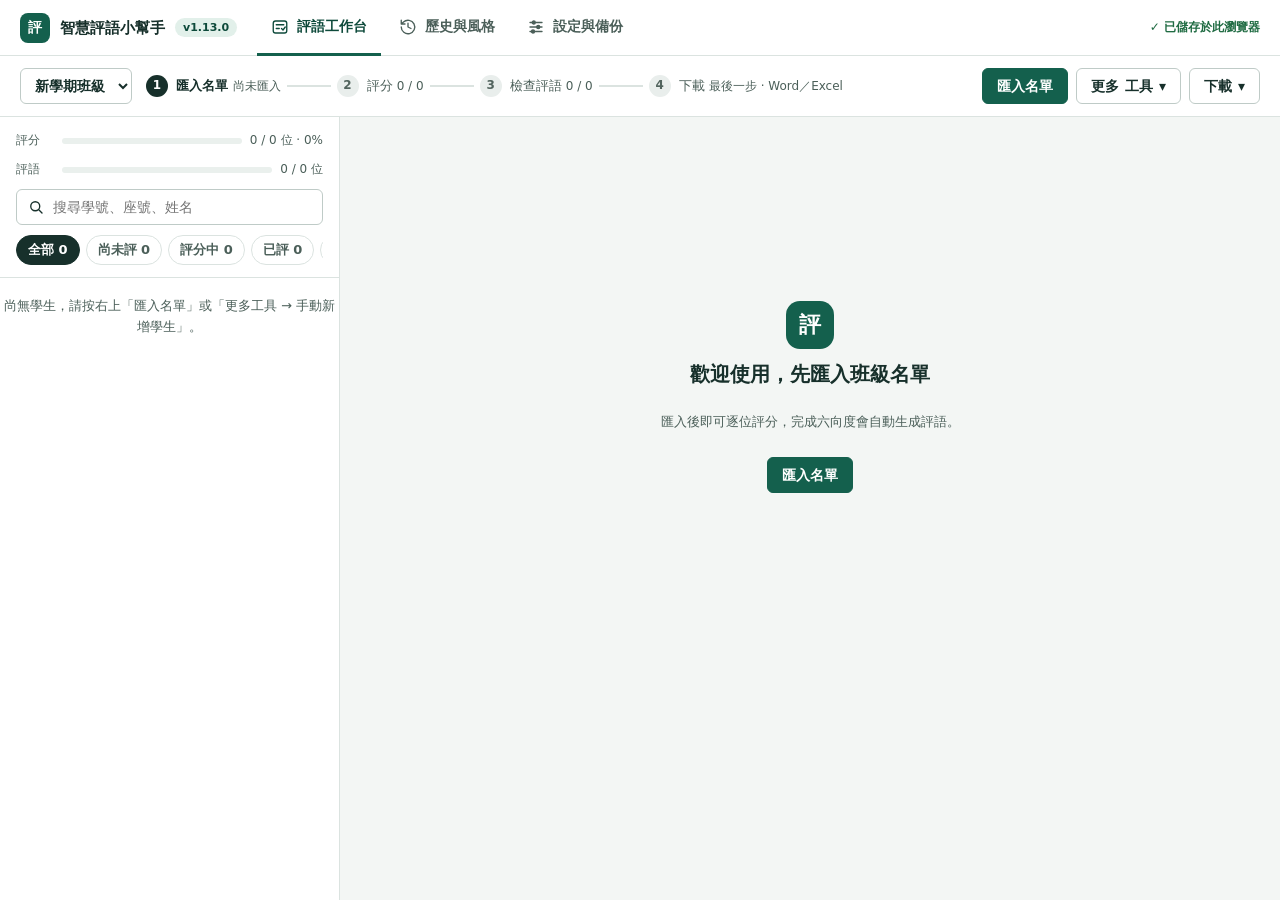
==== commit 84788110: "release: v1.13.0 (audit fixes and UI polish) Co-Authored-By: Claude Sonnet 5.5 <noreply@anthropic.co" ====
--- a/index.html
+++ b/index.html
@@ -1 +1 @@
-<!doctype html><html lang="zh-Hant"><head><meta charset="utf-8"><meta name="viewport" content="width=device-width,initial-scale=1"><meta http-equiv="Content-Security-Policy" content="connect-src 'self'"><title>智慧評語小幫手（Comment Helper） v1.12.0</title><link rel="stylesheet" href="style.css"><script src="vendor/xlsx.full.min.js" defer></script><script src="vendor/jszip.min.js" defer></script><script type="module" src="app.mjs"></script></head><body><header class="top"><div class="brand"><span class="mark" aria-hidden="true">評</span><span>智慧評語小幫手</span><span class="ver" data-version>v1.12.0</span></div><nav class="tabs" aria-label="主要頁面"><button class="tab" data-tab="work" aria-current="page"><svg class="ic" viewBox="0 0 24 24" fill="none" stroke="currentColor" stroke-width="1.8" stroke-linecap="round" stroke-linejoin="round" aria-hidden="true"><rect x="3" y="4" width="18" height="16" rx="3"/><path d="M7 9h10M7 14h4M14 14l2 2 3-4"/></svg>評語工作台</button><button class="tab" data-tab="history"><svg class="ic" viewBox="0 0 24 24" fill="none" stroke="currentColor" stroke-width="1.8" stroke-linecap="round" stroke-linejoin="round" aria-hidden="true"><path d="M3 12a9 9 0 1 0 3-6.7L3 8m0-5v5h5M12 7v5l4 2"/></svg>歷史與風格</button><button class="tab" data-tab="settings"><svg class="ic" viewBox="0 0 24 24" fill="none" stroke="currentColor" stroke-width="1.8" stroke-linecap="round" aria-hidden="true"><path d="M4 6h16M4 12h16M4 18h16"/><circle cx="9" cy="6" r="2" fill="currentColor"/><circle cx="15" cy="12" r="2" fill="currentColor"/><circle cx="8" cy="18" r="2" fill="currentColor"/></svg>設定與備份</button></nav><div id="saved" role="status" class="saved">本機儲存</div></header><main><section id="work"><div class="ctx"><select id="project" class="sel" aria-label="學期班級"></select><ol class="rail" id="rail" aria-label="工作流程"></ol><div class="acts"><button id="primaryAct" class="btn pri" type="button">匯入名單</button><details class="menu" id="menuTools"><summary class="btn">更多<span class="opt">工具</span> <span aria-hidden="true">▾</span></summary><div class="pop tools-pop"><div class="tree-group"><h4>班級</h4><ul class="tree"><li><button class="pi" id="newProject" type="button"><svg class="ic" viewBox="0 0 24 24" fill="none" stroke="currentColor" stroke-width="1.8" stroke-linecap="round" stroke-linejoin="round" aria-hidden="true"><path d="M12 5v14M5 12h14"/></svg><span><strong>新增學期班級</strong><small>建立另一個班級或學期</small></span></button></li><li><button class="pi" id="importBtn" type="button"><svg class="ic" viewBox="0 0 24 24" fill="none" stroke="currentColor" stroke-width="1.8" stroke-linecap="round" stroke-linejoin="round" aria-hidden="true"><path d="M12 4v11M7 10l5 5 5-5M5 20h14"/></svg><span><strong>匯入名單</strong><small>Excel、CSV、Word 報表或貼上文字</small></span></button></li><li><button class="pi" id="addStudent" type="button"><svg class="ic" viewBox="0 0 24 24" fill="none" stroke="currentColor" stroke-width="1.8" stroke-linecap="round" stroke-linejoin="round" aria-hidden="true"><path d="M16 19v-2a4 4 0 0 0-4-4H6a4 4 0 0 0-4 4v2M9 11a4 4 0 1 0 0-8 4 4 0 0 0 0 8M19 8v6M22 11h-6"/></svg><span><strong>手動新增學生</strong></span></button></li></ul></div><div class="tree-group"><h4>全班作業</h4><ul class="tree"><li><button class="pi" id="matrixBtn" type="button"><svg class="ic" viewBox="0 0 24 24" fill="none" stroke="currentColor" stroke-width="1.8" stroke-linecap="round" stroke-linejoin="round" aria-hidden="true"><path d="M4 4h16v16H4zM4 9h16M4 14h16M9 4v16"/></svg><span><strong>全班快速評分</strong><small>以表格一次評完整班</small></span></button></li><li><button class="pi" id="classEditBtn" type="button"><svg class="ic" viewBox="0 0 24 24" fill="none" stroke="currentColor" stroke-width="1.8" stroke-linecap="round" stroke-linejoin="round" aria-hidden="true"><path d="M4 20h4L19 9l-4-4L4 16z"/></svg><span><strong>全班評語編輯</strong><small>逐位直接修改評語</small></span></button></li><li><button class="pi" id="baseline" type="button"><svg class="ic" viewBox="0 0 24 24" fill="none" stroke="currentColor" stroke-width="1.8" stroke-linecap="round" stroke-linejoin="round" aria-hidden="true"><path d="M5 12l4 4 10-10"/></svg><span><strong>全班基準評分</strong><small>只填補尚未評分的向度</small></span></button></li><li><button class="pi" id="batch" type="button" title="保留已完成及教師手動編輯的評語"><svg class="ic" viewBox="0 0 24 24" fill="none" stroke="currentColor" stroke-width="1.8" stroke-linecap="round" stroke-linejoin="round" aria-hidden="true"><path d="M12 3l2 5 5 2-5 2-2 5-2-5-5-2 5-2z"/></svg><span><strong>補齊未完成評語</strong><small>為評分完整者生成評語</small></span></button></li><li><button class="pi" id="auditBtn" type="button"><svg class="ic" viewBox="0 0 24 24" fill="none" stroke="currentColor" stroke-width="1.8" stroke-linecap="round" stroke-linejoin="round" aria-hidden="true"><path d="M4 12.5l4.5 4.5L20 7"/></svg><span><strong>全班品質檢視</strong><small>下載前檢查字數、重複與提醒</small></span></button></li></ul></div><div class="tree-group"><h4>選用 AI 協作</h4><ul class="tree"><li><button class="pi handoff-action" id="handoffBtn" type="button"><svg class="ic" viewBox="0 0 24 24" fill="none" stroke="currentColor" stroke-width="1.8" stroke-linecap="round" stroke-linejoin="round" aria-hidden="true"><path d="M4 12h10M10 8l4 4-4 4M14 4h6v16h-6"/></svg><span><strong>下載 AI 交接檔</strong><small>程式不會替你傳送任何資料</small></span></button></li><li><button class="pi" id="returnBtn" type="button"><svg class="ic" viewBox="0 0 24 24" fill="none" stroke="currentColor" stroke-width="1.8" stroke-linecap="round" stroke-linejoin="round" aria-hidden="true"><path d="M20 12H10M14 8l-4 4 4 4M10 4H4v16h6"/></svg><span><strong>匯入 AI 結果</strong></span></button></li></ul></div><div class="tree-group"><h4>選項</h4><ul class="tree"><li><label class="pi"><input type="checkbox" id="instant" checked><span><strong>自動生成評語</strong><small>完成六向度後立即生成</small></span></label></li></ul><p class="note2" id="mode"></p></div></div></details><details class="menu" id="menuDl"><summary class="btn">下載 <span aria-hidden="true">▾</span></summary><div class="pop"><h4>正式評語</h4><button id="word" class="pi download-word" type="button"><span><strong>下載 Word</strong><small>學號、座號、姓名、評語</small></span></button><button id="excel" class="pi download-excel" type="button"><span><strong>下載 Excel</strong><small>學號、座號、姓名、評語</small></span></button><button id="copyAll" class="pi copy-action" type="button"><span><strong>複製正式評語</strong><small>貼到表格或文件</small></span></button><h4>教師留存</h4><button id="fullExcel" class="pi download-excel-full" type="button" title="包含六向度、星等、觀察及草稿的教師內部紀錄"><span><strong>下載完整 Excel</strong><small>含評分、觀察與個資，僅供教師留存</small></span></button></div></details></div></div><div class="split" id="split" data-view="list"><div class="roster"><div class="rhead"><div class="meter"><span>評分</span><div class="progress"><i id="bar"></i></div><span id="progressText" class="num">0 / 0</span></div><div class="meter"><span>評語</span><div class="progress comment-progress"><i id="commentBar"></i></div><span id="commentProgressText" class="num">0 / 0</span></div><label class="search"><svg class="ic" viewBox="0 0 24 24" fill="none" stroke="currentColor" stroke-width="1.8" stroke-linecap="round" aria-hidden="true"><circle cx="11" cy="11" r="6"/><path d="m20 20-4-4"/></svg><input id="search" placeholder="搜尋學號、座號、姓名" aria-label="搜尋學號、座號、姓名"></label><div class="seg" id="seg" role="group" aria-label="篩選學生"></div><select id="filter" hidden aria-hidden="true" tabindex="-1"><option value="all">全部學生</option><option value="new">尚未評</option><option value="doing">評分中</option><option value="done">已評</option><option value="attention">評語需留意</option></select></div><div class="rows" id="list"></div></div><div class="detail" id="panel"></div></div></section><section id="history" class="page" hidden><div class="ph"><h2>歷史評語與教師風格</h2><p>匯入含「評語」欄的 Excel／CSV／Word 校務報表，或每行一則評語的文字檔。若有學號，會保留對應關係；資料只存在本機。</p></div><div class="cols"><div class="card"><h3><b class="stepno" aria-hidden="true">1</b>匯入歷史評語</h3><div class="drop"><input type="file" id="historyFile" aria-label="歷史評語檔案" accept=".xlsx,.csv,.txt,.docx"></div><label class="field">或貼上（每行一則）<textarea id="historyText" aria-label="歷史評語文字" placeholder="每行一則歷史評語" rows="3"></textarea></label><button id="addHistory" class="btn pri" type="button">加入歷史評語</button><p class="note2">沒有學號的歷史資料，請核對後再手動補入學號，避免升班或座號異動造成誤連結。</p></div><div class="card"><h3><b class="stepno" aria-hidden="true">2</b>教師風格<small id="styleActive" role="status"></small></h3><div id="styleMetrics" class="style-metrics"></div><h4 class="sub-h">偏好用語</h4><div id="profile" class="profile"></div><div class="toolbar"><button id="styleReview" class="btn sub" type="button">審核教師風格</button><select id="styleVersionSelect" class="sel" aria-label="歷史風格版本"></select><button id="styleRestore" class="btn" type="button" disabled>由舊版建立新版本</button></div><div id="styleEditor" hidden><label class="field">教師偏好用詞（以頓號分隔）<textarea id="styleWords"></textarea></label><div class="toolbar"><button id="styleCancel" class="btn" type="button">取消</button><button id="styleApprove" class="btn pri" type="button">確認並儲存新風格版本</button></div></div></div></div><div class="card"><h3><b class="stepno" aria-hidden="true">3</b>歷史清單<small id="historyCount"></small></h3><label class="search"><svg class="ic" viewBox="0 0 24 24" fill="none" stroke="currentColor" stroke-width="1.8" stroke-linecap="round" aria-hidden="true"><circle cx="11" cy="11" r="6"/><path d="m20 20-4-4"/></svg><input id="historySearch" placeholder="搜尋評語、姓名或學號" aria-label="搜尋歷史評語、姓名或學號"></label><div id="historyList"></div></div></section><section id="settings" class="page" hidden><div class="ph"><h2>設定與備份</h2></div><div class="sgrid"><div class="subnav" role="tablist" aria-label="設定項目"><button type="button" role="tab" data-sec="roster" aria-controls="sec-roster" aria-selected="true" aria-current="true">學生名單管理</button><button type="button" role="tab" data-sec="backup" aria-controls="sec-backup" aria-selected="false">備份與還原</button><button type="button" role="tab" data-sec="semantic" aria-controls="sec-semantic" aria-selected="false">本機語意引擎</button><button type="button" role="tab" data-sec="handoff" aria-controls="sec-handoff" aria-selected="false">AI 交接</button></div><div class="panels"><div class="card admin-panel" role="tabpanel" id="sec-roster" data-sec-panel="roster"><h3>學生名單管理</h3><p class="muted">可管理各班名單，不影響其他班級。修改已確認學生的學號會解除評語鎖定以供重新核對；修改姓名或座號則保留原評語。移除學生會移入本機回收區，仍可還原。</p><div class="toolbar"><select id="adminProject" aria-label="管理班級"></select><button id="adminAdd" class="primary">＋ 新增學生</button><input id="adminSearch" placeholder="搜尋學號、座號、姓名" aria-label="搜尋管理名單"></div><div id="adminRoster"></div><details class="trash-panel"><summary id="trashTitle">已移除學生</summary><div id="adminTrash"></div></details></div><div class="card admin-panel" role="tabpanel" id="sec-backup" data-sec-panel="backup" hidden><h3>備份與還原</h3><p class="muted">本機資料不會跨裝置同步，清除瀏覽器資料可能遺失，請定期備份。</p><div class="toolbar"><button id="backup" class="btn pri" type="button">下載完整 JSON 備份</button><input id="restore" type="file" accept=".json" aria-label="還原備份"></div></div><div class="card admin-panel" role="tabpanel" id="sec-semantic" data-sec-panel="semantic" hidden><h3>本機語意引擎<small>不連網、不需金鑰</small></h3><p class="muted">先建立證據、規劃肯定與期許，再組織語句及自動檢查。全程在瀏覽器內處理，不使用大型語言模型。</p><details><summary>查看內建語意主題</summary><p id="semanticBuiltin"></p><label>搜尋內建語意規則<input id="semanticSearch" placeholder="守時、班級服務、溝通"></label><div class="toolbar semantic-filters"><label>評量向度<select id="semanticDimensionFilter" aria-label="語意庫向度"></select></label><span id="semanticResultCount" class="muted" role="status"></span></div><div id="semanticBuiltinList"></div></details><details class="sem-personal"><summary>個人語意庫</summary><p class="muted">新增辨識詞與肯定或成長描述；修改保留舊版，停用不刪除。自訂規則會參與本機生成。</p><div class="semantic-form"><label>主題<input id="semanticTopic" placeholder="例如：借閱管理"></label><label>辨識詞（頓號分隔）<input id="semanticKeywords" placeholder="例如：忘記還書、逾期還書"></label><label>用途<select id="semanticKind"><option value="goal">成長期待</option><option value="positive">肯定描述</option></select></label><label>對應描述<input id="semanticPhrase" placeholder="例如：養成按時歸還的習慣"></label><label>對應向度<select id="semanticDim"><option value="">不限</option><option value="0">日常生活表現</option><option value="1">整潔習慣</option><option value="2">禮節</option><option value="3">班級服務</option><option value="4">待人誠信</option><option value="5">自律自重</option></select></label><label>適用等第（留空不限）<input id="semanticGrades" placeholder="1、2"></label><label>優先序 0–9<input id="semanticPriority" type="number" min="0" max="9" value="0"></label><label>排除詞（選填）<input id="semanticExclude" placeholder="已改善、不再"></label><button id="semanticSave" class="primary">儲存語意規則</button></div><div id="semanticList"></div></details><details class="semantic-lab"><summary>語意試驗區（不修改學生資料）</summary><p class="muted">輸入合成或去識別的觀察與等第，查看實際辨識及生成結果。試驗不儲存、不參與班級歷史去重，也不會改變評語或風格學習。</p><div id="semanticLabScores" class="semantic-form"></div><label>試驗觀察<textarea id="semanticLabNote" placeholder="例如：熱心協助同學，但經常遲到"></textarea></label><label><input type="checkbox" id="semanticLabUnsaved"> 同時試用目前尚未儲存的語意規則</label><div class="toolbar"><button id="semanticLabRun" class="primary">試生成與檢查</button><button id="semanticLabClear">清空試驗</button></div><div id="semanticLabResult" role="status" aria-live="polite"></div></details></div><div class="card admin-panel" role="tabpanel" id="sec-handoff" data-sec-panel="handoff" hidden><h3>AI 交接</h3><p>所有評語生成、風格學習與歷史比對均在瀏覽器內處理，不需要 API 金鑰、不連接任何 AI 端點。若需要慣用 AI 的協助，可從工作台下載交接檔，自行上傳；程式不會替你傳送任何學生資料。</p><button id="settingsHandoff" class="btn pri" type="button">開啟 AI 交接</button></div></div></div></section><footer class="foot">智慧評語小幫手（Comment Helper） <span data-version>v1.12.0</span> · <a href="https://github.com/derliang/comment-helper" target="_blank" rel="noopener noreferrer">GitHub 原始碼</a> · 資料保存在此瀏覽器</footer></main><nav class="tabbar" aria-label="主要頁面（手機）"><button class="tab" data-go="work" aria-current="page">評語工作台</button><button class="tab" data-go="history">歷史與風格</button><button class="tab" data-go="settings">設定與備份</button></nav><dialog id="importDialog"><h2>匯入學生名單</h2><p>支援多工作表 Excel 與校務 Word 報表，可貼上 Excel 表格（學號、座號、姓名、評分向度）或每行一個姓名。</p><input type="file" id="rosterFile" aria-label="名單檔案" accept=".xlsx,.csv,.txt,.docx"><textarea id="rosterText" aria-label="貼上名單文字" placeholder="學號&#9;座號&#9;姓名&#10;000001&#9;01&#9;示範學生"></textarea><div class="toolbar"><button id="previewImport">預覽匯入</button><button id="cancelImport">取消</button><button class="primary" id="applyImport">新增至目前班級</button></div><pre id="importPreview" aria-live="polite"></pre></dialog><dialog id="studentDialog"><h2 id="studentDialogTitle">學生資料</h2><label>學號（跨學期識別，可留空）<input id="studentId" maxlength="32"></label><label>座號<input id="studentSeat" inputmode="numeric"></label><label>姓名<input id="studentName" maxlength="60"></label><p id="studentError" role="alert" class="issues"></p><div class="toolbar"><button id="cancelStudent">取消</button><button id="saveStudent" class="primary">儲存</button></div></dialog><dialog id="auditDialog"><div class="section-heading"><div><h2>全班評語品質檢視</h2><p class="muted">本機檢查不代表教育適切性保證；點選學生可返回核對。</p></div><button id="closeAudit">關閉</button></div><div id="auditSummary"></div><div id="auditRows"></div></dialog><dialog id="handoffDialog"><div class="section-heading"><div><h2>AI 交接／提交準備</h2><p>下載評分、現行評語指令及覆評規範，交由你慣用的 AI 自行處理。</p></div><button id="closeHandoff">關閉</button></div><label>交接任務<select id="handoffTask"><option value="generate">從零生成</option><option value="polish" selected>潤飾現有評語</option><option value="review">品質覆評（不改寫）</option><option value="rewrite">針對問題重寫</option></select></label><label>學生範圍<select id="handoffScope"><option value="pending">評分完整且未保護</option><option value="selected">指定學生</option><option value="all">全班評分完整（含已確認）</option></select></label><div id="handoffStudents" class="handoff-students" hidden></div><div class="handoff-options"><label><input type="checkbox" id="handoffNames"> 包含學生姓名與班級名稱（預設不含）</label><label><input type="checkbox" id="handoffHistory"> 包含歷史評語、同生歷史及教師範例（預設不含）</label></div><p class="privacy-note">評分與觀察會寫入檔案。預設省略姓名、學號及班級名稱；已知姓名與長數字會初步遮蔽，但觀察仍可能可辨識學生，請下載後先檢查並依校方規範決定是否上傳。程式不會自動傳送資料。</p><p id="handoffSummary" role="status"></p><details><summary>預覽即將下載的學生資料（不含完整指令）</summary><pre id="handoffPreview"></pre></details><label>交接命令<textarea id="handoffCommand" readonly></textarea></label><div class="toolbar"><button id="copyHandoff">複製交接命令</button><button id="downloadHandoff" class="primary">下載 AI 交接檔（Markdown）</button></div></dialog><dialog id="classDialog"><div class="section-heading"><div><h2 id="classDialogTitle">全班快速評分</h2><p id="classDialogHint"></p></div><button id="closeClassDialog">完成／關閉</button></div><div id="classView"></div></dialog><dialog id="returnDialog"><div class="section-heading"><div><h2>匯入 AI 結果</h2><p>僅處理本機已下載交接批次。預覽不修改資料；選擇採用後才替換單一正式評語。</p></div><button id="closeReturn">關閉</button></div><label>Excel、CSV、TSV<input type="file" id="returnFile" accept=".xlsx,.csv,.tsv,.txt"></label><label>或貼上含欄名的 TSV／CSV<textarea id="returnText" placeholder="資料代碼　座號　姓名　評語"></textarea></label><div class="toolbar"><button id="previewReturn">預覽及檢查</button><button id="applyReturn" class="primary" disabled>採用選取評語</button></div><p id="returnSummary" role="status"></p><div id="returnRows"></div><details id="returnAudit" hidden><summary>AI 覆核紀錄（僅供參考）</summary><pre id="returnAuditText"></pre></details></dialog><div id="toast" role="status"></div></body></html>
+<!doctype html><html lang="zh-Hant"><head><meta charset="utf-8"><meta name="viewport" content="width=device-width,initial-scale=1"><meta http-equiv="Content-Security-Policy" content="connect-src 'self'"><title>智慧評語小幫手（Comment Helper） v1.13.0</title><link rel="stylesheet" href="style.css"><script src="vendor/xlsx.full.min.js" defer></script><script src="vendor/jszip.min.js" defer></script><script type="module" src="app.mjs"></script></head><body><header class="top"><div class="brand"><span class="mark" aria-hidden="true">評</span><span>智慧評語小幫手</span><span class="ver" data-version>v1.13.0</span></div><nav class="tabs" aria-label="主要頁面"><button class="tab" data-tab="work" aria-current="page"><svg class="ic" viewBox="0 0 24 24" fill="none" stroke="currentColor" stroke-width="1.8" stroke-linecap="round" stroke-linejoin="round" aria-hidden="true"><rect x="3" y="4" width="18" height="16" rx="3"/><path d="M7 9h10M7 14h4M14 14l2 2 3-4"/></svg>評語工作台</button><button class="tab" data-tab="history"><svg class="ic" viewBox="0 0 24 24" fill="none" stroke="currentColor" stroke-width="1.8" stroke-linecap="round" stroke-linejoin="round" aria-hidden="true"><path d="M3 12a9 9 0 1 0 3-6.7L3 8m0-5v5h5M12 7v5l4 2"/></svg>歷史與風格</button><button class="tab" data-tab="settings"><svg class="ic" viewBox="0 0 24 24" fill="none" stroke="currentColor" stroke-width="1.8" stroke-linecap="round" aria-hidden="true"><path d="M4 6h16M4 12h16M4 18h16"/><circle cx="9" cy="6" r="2" fill="currentColor"/><circle cx="15" cy="12" r="2" fill="currentColor"/><circle cx="8" cy="18" r="2" fill="currentColor"/></svg>設定與備份</button></nav><div id="saved" role="status" class="saved">本機儲存</div></header><main><section id="work"><div class="ctx"><select id="project" class="sel" aria-label="學期班級"></select><ol class="rail" id="rail" aria-label="工作流程"></ol><div class="acts"><button id="primaryAct" class="btn pri" type="button">匯入名單</button><details class="menu" id="menuTools"><summary class="btn">更多<span class="opt">工具</span> <span aria-hidden="true">▾</span></summary><div class="pop tools-pop"><div class="tree-group"><h4>班級</h4><ul class="tree"><li><button class="pi" id="newProject" type="button"><svg class="ic" viewBox="0 0 24 24" fill="none" stroke="currentColor" stroke-width="1.8" stroke-linecap="round" stroke-linejoin="round" aria-hidden="true"><path d="M12 5v14M5 12h14"/></svg><span><strong>新增學期班級</strong><small>建立另一個班級或學期</small></span></button></li><li><button class="pi" id="importBtn" type="button"><svg class="ic" viewBox="0 0 24 24" fill="none" stroke="currentColor" stroke-width="1.8" stroke-linecap="round" stroke-linejoin="round" aria-hidden="true"><path d="M12 4v11M7 10l5 5 5-5M5 20h14"/></svg><span><strong>匯入名單</strong><small>Excel、CSV、Word 報表或貼上文字</small></span></button></li><li><button class="pi" id="addStudent" type="button"><svg class="ic" viewBox="0 0 24 24" fill="none" stroke="currentColor" stroke-width="1.8" stroke-linecap="round" stroke-linejoin="round" aria-hidden="true"><path d="M16 19v-2a4 4 0 0 0-4-4H6a4 4 0 0 0-4 4v2M9 11a4 4 0 1 0 0-8 4 4 0 0 0 0 8M19 8v6M22 11h-6"/></svg><span><strong>手動新增學生</strong></span></button></li></ul></div><div class="tree-group"><h4>全班作業</h4><ul class="tree"><li><button class="pi" id="matrixBtn" type="button"><svg class="ic" viewBox="0 0 24 24" fill="none" stroke="currentColor" stroke-width="1.8" stroke-linecap="round" stroke-linejoin="round" aria-hidden="true"><path d="M4 4h16v16H4zM4 9h16M4 14h16M9 4v16"/></svg><span><strong>全班快速評分</strong><small>以表格一次評完整班</small></span></button></li><li><button class="pi" id="classEditBtn" type="button"><svg class="ic" viewBox="0 0 24 24" fill="none" stroke="currentColor" stroke-width="1.8" stroke-linecap="round" stroke-linejoin="round" aria-hidden="true"><path d="M4 20h4L19 9l-4-4L4 16z"/></svg><span><strong>全班評語編輯</strong><small>逐位直接修改評語</small></span></button></li><li><button class="pi" id="baseline" type="button"><svg class="ic" viewBox="0 0 24 24" fill="none" stroke="currentColor" stroke-width="1.8" stroke-linecap="round" stroke-linejoin="round" aria-hidden="true"><path d="M5 12l4 4 10-10"/></svg><span><strong>全班基準評分</strong><small>只填補尚未評分的向度</small></span></button></li><li><button class="pi" id="batch" type="button" title="保留已完成及教師手動編輯的評語"><svg class="ic" viewBox="0 0 24 24" fill="none" stroke="currentColor" stroke-width="1.8" stroke-linecap="round" stroke-linejoin="round" aria-hidden="true"><path d="M12 3l2 5 5 2-5 2-2 5-2-5-5-2 5-2z"/></svg><span><strong>補齊未完成評語</strong><small>為評分完整者生成評語</small></span></button></li><li><button class="pi" id="auditBtn" type="button"><svg class="ic" viewBox="0 0 24 24" fill="none" stroke="currentColor" stroke-width="1.8" stroke-linecap="round" stroke-linejoin="round" aria-hidden="true"><path d="M4 12.5l4.5 4.5L20 7"/></svg><span><strong>全班品質檢視</strong><small>下載前檢查字數、重複與提醒</small></span></button></li></ul></div><div class="tree-group"><h4>選用 AI 協作</h4><ul class="tree"><li><button class="pi handoff-action" id="handoffBtn" type="button"><svg class="ic" viewBox="0 0 24 24" fill="none" stroke="currentColor" stroke-width="1.8" stroke-linecap="round" stroke-linejoin="round" aria-hidden="true"><path d="M4 12h10M10 8l4 4-4 4M14 4h6v16h-6"/></svg><span><strong>下載 AI 交接檔</strong><small>程式不會替你傳送任何資料</small></span></button></li><li><button class="pi" id="returnBtn" type="button"><svg class="ic" viewBox="0 0 24 24" fill="none" stroke="currentColor" stroke-width="1.8" stroke-linecap="round" stroke-linejoin="round" aria-hidden="true"><path d="M20 12H10M14 8l-4 4 4 4M10 4H4v16h6"/></svg><span><strong>匯入 AI 結果</strong></span></button></li></ul></div><div class="tree-group"><h4>選項</h4><ul class="tree"><li><label class="pi"><input type="checkbox" id="instant" checked><span><strong>自動生成評語</strong><small>完成六向度後立即生成</small></span></label></li></ul><p class="note2" id="mode"></p></div></div></details><details class="menu" id="menuDl"><summary class="btn">下載 <span aria-hidden="true">▾</span></summary><div class="pop"><h4>正式評語</h4><button id="word" class="pi download-word" type="button"><span><strong>下載 Word</strong><small>學號、座號、姓名、評語</small></span></button><button id="excel" class="pi download-excel" type="button"><span><strong>下載 Excel</strong><small>學號、座號、姓名、評語</small></span></button><button id="copyAll" class="pi copy-action" type="button"><span><strong>複製正式評語</strong><small>貼到表格或文件</small></span></button><h4>教師留存</h4><button id="fullExcel" class="pi download-excel-full" type="button" title="包含六向度、星等、觀察及草稿的教師內部紀錄"><span><strong>下載完整 Excel</strong><small>含評分、觀察與個資，僅供教師留存</small></span></button></div></details></div></div><div class="split" id="split" data-view="list"><div class="roster"><div class="rhead"><div class="meter"><span>評分</span><div class="progress"><i id="bar"></i></div><span id="progressText" class="num">0 / 0</span></div><div class="meter"><span>評語</span><div class="progress comment-progress"><i id="commentBar"></i></div><span id="commentProgressText" class="num">0 / 0</span></div><label class="search"><svg class="ic" viewBox="0 0 24 24" fill="none" stroke="currentColor" stroke-width="1.8" stroke-linecap="round" aria-hidden="true"><circle cx="11" cy="11" r="6"/><path d="m20 20-4-4"/></svg><input id="search" placeholder="搜尋學號、座號、姓名" aria-label="搜尋學號、座號、姓名"></label><div class="seg" id="seg" role="group" aria-label="篩選學生"></div><select id="filter" hidden aria-hidden="true" tabindex="-1"><option value="all">全部學生</option><option value="new">尚未評</option><option value="doing">評分中</option><option value="done">已評</option><option value="attention">評語需留意</option></select></div><div class="rows" id="list"></div></div><div class="detail" id="panel"></div></div></section><section id="history" class="page" hidden><div class="ph"><h2>歷史評語與教師風格</h2><p>匯入含「評語」欄的 Excel／CSV／Word 校務報表，或每行一則評語的文字檔。若有學號，會保留對應關係；資料只存在本機。</p></div><div class="cols"><div class="card"><h3><b class="stepno" aria-hidden="true">1</b>匯入歷史評語</h3><div class="drop"><input type="file" id="historyFile" aria-label="歷史評語檔案" accept=".xlsx,.csv,.txt,.docx"></div><label class="field">或貼上（每行一則）<textarea id="historyText" aria-label="歷史評語文字" placeholder="每行一則歷史評語" rows="3"></textarea></label><button id="addHistory" class="btn pri" type="button">加入歷史評語</button><p class="note2">沒有學號的歷史資料，請核對後再手動補入學號，避免升班或座號異動造成誤連結。</p></div><div class="card"><h3><b class="stepno" aria-hidden="true">2</b>教師風格<small id="styleActive" role="status"></small></h3><div id="styleMetrics" class="style-metrics"></div><h4 class="sub-h">偏好用語</h4><div id="profile" class="profile"></div><div class="toolbar"><button id="styleReview" class="btn sub" type="button">審核教師風格</button><select id="styleVersionSelect" class="sel" aria-label="歷史風格版本"></select><button id="styleRestore" class="btn" type="button" disabled>由舊版建立新版本</button></div><div id="styleEditor" hidden><label class="field">教師偏好用詞（以頓號分隔）<textarea id="styleWords"></textarea></label><div class="toolbar"><button id="styleCancel" class="btn" type="button">取消</button><button id="styleApprove" class="btn pri" type="button">確認並儲存新風格版本</button></div></div></div></div><div class="card"><h3><b class="stepno" aria-hidden="true">3</b>歷史清單<small id="historyCount"></small></h3><label class="search"><svg class="ic" viewBox="0 0 24 24" fill="none" stroke="currentColor" stroke-width="1.8" stroke-linecap="round" aria-hidden="true"><circle cx="11" cy="11" r="6"/><path d="m20 20-4-4"/></svg><input id="historySearch" placeholder="搜尋評語、姓名或學號" aria-label="搜尋歷史評語、姓名或學號"></label><div id="historyList"></div></div></section><section id="settings" class="page" hidden><div class="ph"><h2>設定與備份</h2></div><div class="sgrid"><div class="subnav" role="tablist" aria-label="設定項目"><button type="button" role="tab" data-sec="roster" aria-controls="sec-roster" aria-selected="true" aria-current="true">學生名單管理</button><button type="button" role="tab" data-sec="backup" aria-controls="sec-backup" aria-selected="false">備份與還原</button><button type="button" role="tab" data-sec="semantic" aria-controls="sec-semantic" aria-selected="false">本機語意引擎</button><button type="button" role="tab" data-sec="handoff" aria-controls="sec-handoff" aria-selected="false">AI 交接</button></div><div class="panels"><div class="card admin-panel" role="tabpanel" id="sec-roster" data-sec-panel="roster"><h3>學生名單管理</h3><p class="muted">可管理各班名單，不影響其他班級。修改已確認學生的學號會解除評語鎖定以供重新核對；修改姓名或座號則保留原評語。移除學生會移入本機回收區，仍可還原。</p><div class="toolbar"><select id="adminProject" aria-label="管理班級"></select><button id="adminAdd" class="primary">＋ 新增學生</button><input id="adminSearch" placeholder="搜尋學號、座號、姓名" aria-label="搜尋管理名單"></div><div id="adminRoster"></div><details class="trash-panel"><summary id="trashTitle">已移除學生</summary><div id="adminTrash"></div></details></div><div class="card admin-panel" role="tabpanel" id="sec-backup" data-sec-panel="backup" hidden><h3>備份與還原</h3><p class="muted">本機資料不會跨裝置同步，清除瀏覽器資料可能遺失，請定期備份。</p><div class="toolbar"><button id="backup" class="btn pri" type="button">下載完整 JSON 備份</button><input id="restore" type="file" accept=".json" aria-label="還原備份"></div></div><div class="card admin-panel" role="tabpanel" id="sec-semantic" data-sec-panel="semantic" hidden><h3>本機語意引擎<small>不連網、不需金鑰</small></h3><p class="muted">先建立證據、規劃肯定與期許，再組織語句及自動檢查。全程在瀏覽器內處理，不使用大型語言模型。</p><details><summary>查看內建語意主題</summary><p id="semanticBuiltin"></p><label>搜尋內建語意規則<input id="semanticSearch" placeholder="守時、班級服務、溝通"></label><div class="toolbar semantic-filters"><label>評量向度<select id="semanticDimensionFilter" aria-label="語意庫向度"></select></label><span id="semanticResultCount" class="muted" role="status"></span></div><div id="semanticBuiltinList"></div></details><details class="sem-personal"><summary>個人語意庫</summary><p class="muted">新增辨識詞與肯定或成長描述；修改保留舊版，停用不刪除。自訂規則會參與本機生成。</p><div class="semantic-form"><label>主題<input id="semanticTopic" placeholder="例如：借閱管理"></label><label>辨識詞（頓號分隔）<input id="semanticKeywords" placeholder="例如：忘記還書、逾期還書"></label><label>用途<select id="semanticKind"><option value="goal">成長期待</option><option value="positive">肯定描述</option></select></label><label>對應描述<input id="semanticPhrase" placeholder="例如：養成按時歸還的習慣"></label><label>對應向度<select id="semanticDim"><option value="">不限</option><option value="0">日常生活表現</option><option value="1">整潔習慣</option><option value="2">禮節</option><option value="3">班級服務</option><option value="4">待人誠信</option><option value="5">自律自重</option></select></label><label>適用等第（留空不限）<input id="semanticGrades" placeholder="1、2"></label><label>優先序 0–9<input id="semanticPriority" type="number" min="0" max="9" value="0"></label><label>排除詞（選填）<input id="semanticExclude" placeholder="已改善、不再"></label><button id="semanticSave" class="primary">儲存語意規則</button></div><div id="semanticList"></div></details><details class="semantic-lab"><summary>語意試驗區（不修改學生資料）</summary><p class="muted">輸入合成或去識別的觀察與等第，查看實際辨識及生成結果。試驗不儲存、不參與班級歷史去重，也不會改變評語或風格學習。</p><div id="semanticLabScores" class="semantic-form"></div><label>試驗觀察<textarea id="semanticLabNote" placeholder="例如：熱心協助同學，但經常遲到"></textarea></label><label><input type="checkbox" id="semanticLabUnsaved"> 同時試用目前尚未儲存的語意規則</label><div class="toolbar"><button id="semanticLabRun" class="primary">試生成與檢查</button><button id="semanticLabClear">清空試驗</button></div><div id="semanticLabResult" role="status" aria-live="polite"></div></details></div><div class="card admin-panel" role="tabpanel" id="sec-handoff" data-sec-panel="handoff" hidden><h3>AI 交接</h3><p>所有評語生成、風格學習與歷史比對均在瀏覽器內處理，不需要 API 金鑰、不連接任何 AI 端點。若需要慣用 AI 的協助，可從工作台下載交接檔，自行上傳；程式不會替你傳送任何學生資料。</p><button id="settingsHandoff" class="btn pri" type="button">開啟 AI 交接</button></div></div></div></section><footer class="foot">智慧評語小幫手（Comment Helper） <span data-version>v1.13.0</span> · <a href="https://github.com/derliang/comment-helper" target="_blank" rel="noopener noreferrer">GitHub 原始碼</a> · 資料保存在此瀏覽器</footer></main><nav class="tabbar" aria-label="主要頁面（手機）"><button class="tab" data-go="work" aria-current="page">評語工作台</button><button class="tab" data-go="history">歷史與風格</button><button class="tab" data-go="settings">設定與備份</button></nav><dialog id="importDialog"><h2>匯入學生名單</h2><p>支援多工作表 Excel 與校務 Word 報表，可貼上 Excel 表格（學號、座號、姓名、評分向度）或每行一個姓名。</p><input type="file" id="rosterFile" aria-label="名單檔案" accept=".xlsx,.csv,.txt,.docx"><textarea id="rosterText" aria-label="貼上名單文字" placeholder="學號&#9;座號&#9;姓名&#10;000001&#9;01&#9;示範學生"></textarea><div class="toolbar"><button id="previewImport">預覽匯入</button><button id="cancelImport">取消</button><button class="primary" id="applyImport">新增至目前班級</button></div><pre id="importPreview" aria-live="polite"></pre></dialog><dialog id="studentDialog"><h2 id="studentDialogTitle">學生資料</h2><label>學號（跨學期識別，可留空）<input id="studentId" maxlength="32"></label><label>座號<input id="studentSeat" inputmode="numeric"></label><label>姓名<input id="studentName" maxlength="60"></label><p id="studentError" role="alert" class="issues"></p><div class="toolbar"><button id="cancelStudent">取消</button><button id="saveStudent" class="primary">儲存</button></div></dialog><dialog id="auditDialog"><div class="section-heading"><div><h2>全班評語品質檢視</h2><p class="muted">本機檢查不代表教育適切性保證；點選學生可返回核對。</p></div><button id="closeAudit">關閉</button></div><div id="auditSummary"></div><div id="auditRows"></div></dialog><dialog id="handoffDialog"><div class="section-heading"><div><h2>AI 交接／提交準備</h2><p>下載評分、現行評語指令及覆評規範，交由你慣用的 AI 自行處理。</p></div><button id="closeHandoff">關閉</button></div><label>交接任務<select id="handoffTask"><option value="generate">從零生成</option><option value="polish" selected>潤飾現有評語</option><option value="review">品質覆評（不改寫）</option><option value="rewrite">針對問題重寫</option></select></label><label>學生範圍<select id="handoffScope"><option value="pending">評分完整且未保護</option><option value="selected">指定學生</option><option value="all">全班評分完整（含已確認）</option></select></label><div id="handoffStudents" class="handoff-students" hidden></div><div class="handoff-options"><label><input type="checkbox" id="handoffNames"> 包含學生姓名與班級名稱（預設不含）</label><label><input type="checkbox" id="handoffHistory"> 包含歷史評語、同生歷史及教師範例（預設不含）</label></div><p class="privacy-note">評分與觀察會寫入檔案。預設省略姓名、學號及班級名稱；已知姓名與長數字會初步遮蔽，但觀察仍可能可辨識學生，請下載後先檢查並依校方規範決定是否上傳。程式不會自動傳送資料。</p><p id="handoffSummary" role="status"></p><details><summary>預覽即將下載的學生資料（不含完整指令）</summary><pre id="handoffPreview"></pre></details><label>交接命令<textarea id="handoffCommand" readonly></textarea></label><div class="toolbar"><button id="copyHandoff">複製交接命令</button><button id="downloadHandoff" class="primary">下載 AI 交接檔（Markdown）</button></div></dialog><dialog id="classDialog"><div class="section-heading"><div><h2 id="classDialogTitle">全班快速評分</h2><p id="classDialogHint"></p></div><button id="closeClassDialog">完成／關閉</button></div><div id="classView"></div></dialog><dialog id="returnDialog"><div class="section-heading"><div><h2>匯入 AI 結果</h2><p>僅處理本機已下載交接批次。預覽不修改資料；選擇採用後才替換單一正式評語。</p></div><button id="closeReturn">關閉</button></div><label>Excel、CSV、TSV<input type="file" id="returnFile" accept=".xlsx,.csv,.tsv,.txt"></label><label>或貼上含欄名的 TSV／CSV<textarea id="returnText" placeholder="資料代碼　座號　姓名　評語"></textarea></label><div class="toolbar"><button id="previewReturn">預覽及檢查</button><button id="applyReturn" class="primary" disabled>採用選取評語</button></div><p id="returnSummary" role="status"></p><div id="returnRows"></div><details id="returnAudit" hidden><summary>AI 覆核紀錄（僅供參考）</summary><pre id="returnAuditText"></pre></details></dialog><div id="toast" role="status"></div></body></html>
